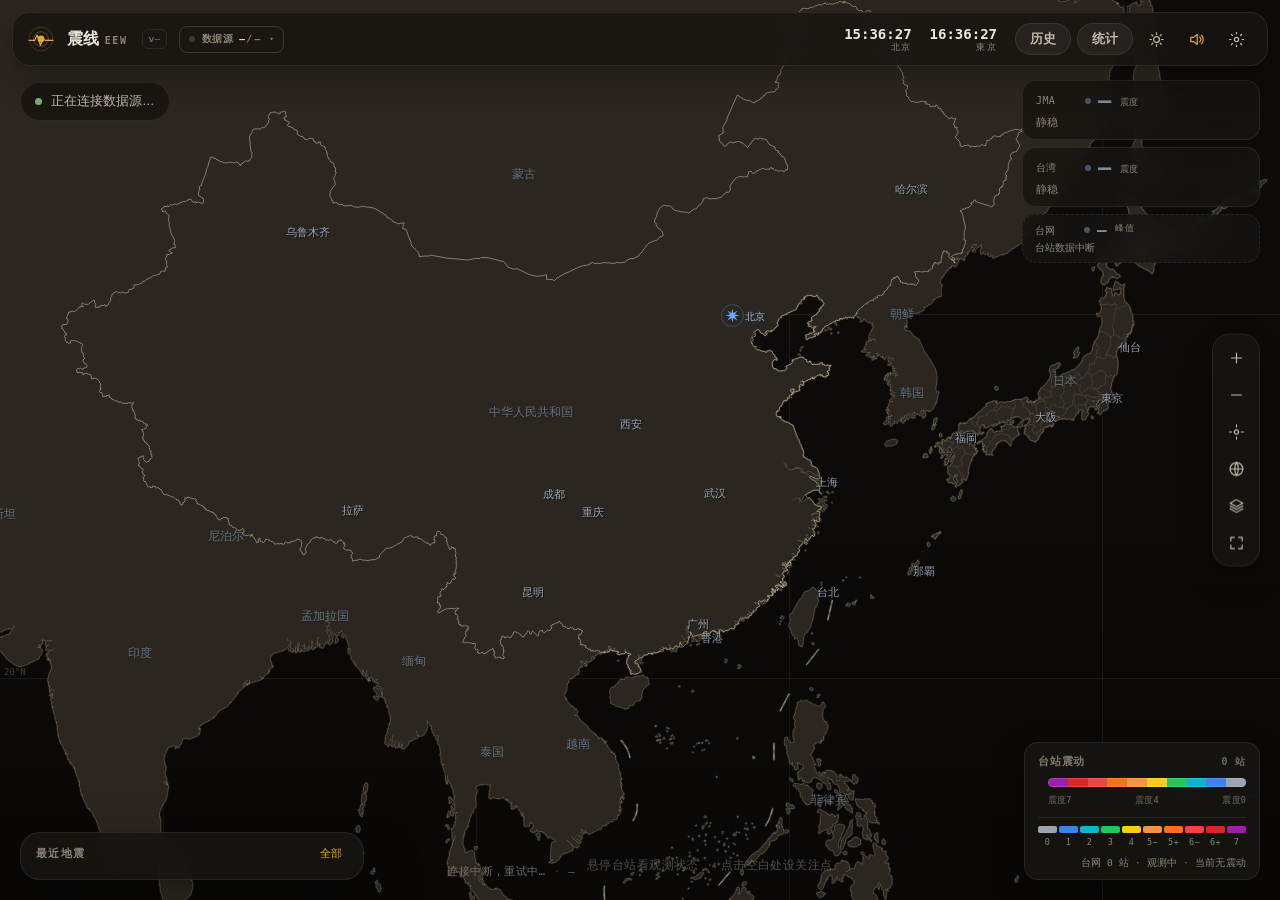
==== web/index.html @ fb9fef51 "v1.38.3：静态资源禁缓存+版本戳，修升级后界面还是旧的问题" ====
<!DOCTYPE html>
<html lang="zh-CN">
<head>
<meta charset="utf-8">
<meta name="viewport" content="width=device-width, initial-scale=1">
<title>震线 EEW · 中日地震预警</title>
<script>/* 首帧前定主题，避免启动时先闪一下深色 */
try{if(localStorage.getItem('eew.theme')==='light')document.documentElement.classList.add('light')}catch(e){}</script>
<link rel="stylesheet" href="style.css?v=243">
<link rel="stylesheet" href="ui.css?v=12">
</head>
<body>

<header class="hud">
  <div class="hud-l">
    <svg class="mark" viewBox="0 0 40 40" aria-hidden="true">
      <circle cx="20" cy="20" r="17" fill="none" stroke="currentColor" stroke-width="1.1" opacity=".28"/>
      <circle cx="20" cy="20" r="10.5" fill="none" stroke="currentColor" stroke-width="1.1" opacity=".45"/>
      <circle cx="20" cy="20" r="4" fill="currentColor"/>
      <path d="M3 22h8l3.4-7.6 4.8 14.6 4-9.6 2.8 2.6h11" fill="none" stroke="currentColor"
            stroke-width="1.7" stroke-linejoin="round" stroke-linecap="round"/>
    </svg>
    <div class="name">震线<em>EEW</em></div>
    <span class="ver" id="verChip">v—</span>
    <button class="srcstat" id="srcStat" type="button" aria-haspopup="true" aria-expanded="false" title="数据源状态">
      <span class="ss-led" id="ssLed"></span>
      <span class="ss-txt">数据源 <b id="ssOk">—</b><i>/</i><i id="ssAll">—</i></span>
      <span class="ss-caret">▾</span>
    </button>
    <div class="srcpop" id="srcPop" hidden></div>
  </div>

  <div class="hud-r">
    <span class="userchip" id="userChip" hidden><b id="userName">—</b><button id="btnLogout" title="退出登录">退出</button></span>
    <div class="clock"><b id="clockBJ">--:--:--</b><i>北京</i></div>
    <div class="clock"><b id="clockJP">--:--:--</b><i>東京</i></div>
    <div class="hud-btns">
      <button class="pill" id="btnHistory">历史</button>
      <button class="pill" id="btnStats">统计</button>
      <button class="icon" id="btnTheme" title="切到浅色 (T)">
        <svg class="th-sun" viewBox="0 0 24 24"><circle cx="12" cy="12" r="4.2"/>
          <path d="M12 2.6v2.2M12 19.2v2.2M2.6 12h2.2M19.2 12h2.2M5.3 5.3l1.6 1.6M17.1 17.1l1.6 1.6M18.7 5.3l-1.6 1.6M6.9 17.1l-1.6 1.6"/></svg>
        <svg class="th-moon" viewBox="0 0 24 24"><path d="M20 14.5A8.2 8.2 0 019.5 4a8.5 8.5 0 106.9 13.1"/></svg>
      </button>
      <button class="icon" id="btnSound" title="声音 (M)">
        <svg viewBox="0 0 24 24"><path d="M4 9v6h4l5 4V5L8 9H4z"/><path class="wave" d="M16.5 8.5a5 5 0 010 7"/><path class="wave" d="M19 6a8.5 8.5 0 010 12"/></svg>
      </button>
      <button class="icon" id="btnSettings" title="设置 (S)">
        <svg viewBox="0 0 24 24"><circle cx="12" cy="12" r="3"/><path d="M12 2v2M12 20v2M4.9 4.9l1.4 1.4M17.7 17.7l1.4 1.4M2 12h2M20 12h2M4.9 19.1l1.4-1.4M17.7 6.3l1.4-1.4"/></svg>
      </button>
    </div>
  </div>
</header>

<div class="recpill" id="recPill" hidden>
  <i class="rpt-dot"></i><b>REC</b>
  <span class="rpt-time" id="recTime">00:00</span>
  <span class="rpt-lbl" id="recLbl"></span>
  <button type="button" class="rpt-stop" id="recStop" title="停止并保存">停止</button>
</div>

<div class="tsualert" id="tsuAlert" hidden>
  <b id="tsuAlertTitle">津波警報</b>
  <span id="tsuAlertBody"></span>
  <em id="tsuAlertTime"></em>
</div>

<main class="stage">
  <canvas id="map"></canvas>

  <div class="quiet" id="quiet"><span class="dot"></span><span id="quietTxt">正在连接数据源…</span></div>

  <section class="hero" id="hero" hidden>
    <div class="hero-hd">
      <span class="badge" id="heroBadge">緊急地震速報</span>
      <span class="srcname" id="heroSrc">気象庁</span>
      <span class="qchip" id="heroQual" hidden>质量 —</span>
      <button class="hero-x" id="heroClose" title="收起">×</button>
    </div>
    <div class="hero-alts" id="heroAlts" hidden></div>
    <h1 class="hero-place" id="heroPlace">—</h1>
    <div class="hero-meta">
      <span class="hm mag">M <b id="heroMag">—</b></span>
      <span class="hm depth">深 <b id="heroDepth">—</b> km</span>
      <span id="heroTime">—</span>
      <span id="heroSerial" hidden>第 1 报</span>
      <span class="maxchip" id="heroMax" hidden>最大<b id="heroMaxVal">—</b></span>
      <div class="hm-chips">
        <span class="estchip" id="heroEst" hidden title=""><i>估算</i><b id="heroEstVal">—</b></span>
        <span class="pschip" id="heroPS" hidden title="">震中<b id="heroPSv">—</b></span>
      </div>
    </div>
    <div class="hero-nums">
      <div class="num">
        <b id="heroInt">—</b>
        <i>预计<span id="heroScale">震度</span> · <span id="heroFocus">北京</span></i>
      </div>
      <div class="num right">
        <b id="heroTimer">--</b>
        <i id="heroTimerCap">主要动到达</i>
      </div>
    </div>
    <div class="hero-watch" id="heroWatch" hidden></div>
    <div class="hero-foot">
      <div class="bar"><span id="heroBar"></span><em class="p" id="heroP"></em><em class="s" id="heroS"></em></div>
      <button class="link" id="heroReplay">回放</button>
      <button class="link" id="heroCopy" title="复制事件文字，粘贴到群里">复制</button>
    </div>
    <div class="phases" id="phasesRow" title="点击查看走时计算">
      <span class="ph"><i>P</i><b id="heroPT">--</b><em id="heroPState">—</em></span>
      <span class="ph s"><i>S</i><b id="heroST">--</b><em id="heroSState">—</em></span>
      <span class="calc-toggle">公式</span>
    </div>
    <div class="calc" id="calcBox" hidden></div>
  </section>

  <!-- JMA 风格「震度速報」闪现卡：新地震第一报弹出来亮 12 秒，黄黑配色，
       还没查明的项写「調査中」。只闪一次，点一下就收。 -->
  <div class="sok" id="sokuhoFlash" hidden>
    <div class="sok-tag">震度速報</div>
    <div class="sok-card">
      <div class="sok-row">
        <div class="sok-int"><b id="sokInt">—</b></div>
        <div class="sok-info">
          <b id="sokPlace">震源 調査中</b>
          <span id="sokTime">—</span>
        </div>
      </div>
      <div class="sok-strip" id="sokStrip">震源 &amp; 規模 調査中</div>
    </div>
  </div>

  <aside class="obs" id="obsCard" hidden>
    <div class="obs-hd">
      <b>震度速報</b>
      <span class="obs-no" id="obsNo">第 1 号</span>
      <button class="obs-x" id="obsClose" title="收起">×</button>
    </div>
    <div class="obs-issue" id="obsIssue">—</div>
    <div class="obs-quake" id="obsQuake">—</div>
    <div class="obs-max"><i>最大震度</i><b id="obsMax">—</b><em id="obsWhere"></em></div>
    <div class="obs-lpgm" id="obsLpgm" hidden>
      <i>长周期</i><b id="obsLpgmVal">—</b><em id="obsLpgmPlace"></em>
    </div>
    <div class="obs-list" id="obsList"></div>
    <div class="obs-foot" id="obsFoot"></div>
  </aside>

  <!-- 双地实时最大震度：JMA 取 kmoni 逐站计测震度，台湾取 P-Alert 的 PGA 换算。
       平时是灰的，真在摇才亮 —— 一眼看出两边哪边在动。 -->
  <div class="livemax" id="liveMax">
    <div class="lm" id="lmJp">
      <div class="lm-top"><i>JMA</i><span class="lm-dot"></span>
        <b id="lmJpVal">—</b><u>震度</u></div>
      <em id="lmJpPlace">待機</em>
    </div>
    <div class="lm tw" id="lmTw">
      <div class="lm-top"><i>台湾</i><span class="lm-dot"></span>
        <b id="lmTwVal">—</b><u>震度</u></div>
      <em id="lmTwPlace">待機</em>
    </div>
    <!-- 台网自检行：站数 / 峰值 / 绿框数 / 推算状态。
         一直看不见反应时，先看这一行——是没数据、还是没到门槛，一眼分明。 -->
    <div class="lm net" id="lmNet">
      <div class="lm-top"><i>台网</i><span class="lm-dot"></span>
        <b id="lmNetVal">—</b><u>峰值</u></div>
      <em id="lmNetPlace">连接中</em>
    </div>
  </div>

  <div class="tools">
    <button data-act="zin" title="放大" aria-label="放大">
      <svg viewBox="0 0 24 24" aria-hidden="true"><path d="M12 5v14M5 12h14"/></svg></button>
    <button data-act="zout" title="缩小" aria-label="缩小">
      <svg viewBox="0 0 24 24" aria-hidden="true"><path d="M5 12h14"/></svg></button>
    <button data-act="home" title="复位视野 (R)" aria-label="复位视野">
      <svg viewBox="0 0 24 24" aria-hidden="true"><circle cx="12" cy="12" r="3"/><path d="M12 2v3M12 19v3M2 12h3M19 12h3"/></svg></button>
    <button data-act="globe" title="全球视野 (G)" aria-label="全球视野">
      <svg viewBox="0 0 24 24" aria-hidden="true"><circle cx="12" cy="12" r="9"/><path d="M3 12h18M12 3c3.2 3.8 3.2 14.2 0 18M12 3c-3.2 3.8-3.2 14.2 0 18"/></svg></button>
    <button data-act="layers" title="图层" id="btnLayers" aria-label="图层">
      <svg viewBox="0 0 24 24" aria-hidden="true"><path d="M12 3l9 5-9 5-9-5 9-5z"/><path d="M3 12l9 5 9-5"/><path d="M3 16l9 5 9-5"/></svg></button>
    <button data-act="full" title="全屏 (F)" id="btnFull" aria-label="全屏">
      <svg viewBox="0 0 24 24" aria-hidden="true"><path d="M4 9V4h5M20 9V4h-5M4 15v5h5M20 15v5h-5"/></svg></button>
  </div>

  <div class="pop" id="layerPop" hidden>
    <label><input type="checkbox" data-layer="stations">台站</label>
    <label><input type="checkbox" data-layer="palert">P-Alert 測站</label>
    <label><input type="checkbox" data-layer="gqst">GQ全球测站</label>
    <label><input type="checkbox" data-layer="field">烈度场</label>
    <label><input type="checkbox" data-layer="pref">县界区块</label>
    <label><input type="checkbox" data-layer="waves">波前</label>
    <label><input type="checkbox" data-layer="labels">地名</label>
    <div class="pop-sep"></div>
    <div class="pop-lbl">台站着色</div>
    <div class="seg mini" id="stColorSeg">
      <button data-sc="auto" class="on">自动</button>
      <button data-sc="est">预计</button>
      <button data-sc="obs">观测</button>
    </div>
  </div>

  <section class="recent" id="recent">
    <div class="recent-hd">
      <span>最近地震</span>
      <button id="recentMore">全部</button>
    </div>
    <div class="recent-list" id="recentList"></div>
  </section>

  <div class="legend" id="legend">
    <div class="lg-hd"><b>台站震动</b><em id="lgCount">—</em></div>
    <div class="lg-bar" id="lgBar"></div>
    <div class="lg-ticks"><span>震度7</span><span>震度4</span><span>震度0</span></div>
    <div class="lg-sep"></div>
    <div class="legend-cells" id="legendCells"></div>
    <div class="legend-cap" id="legendCap">—</div>
  </div>

  <div class="tsun" id="tsun" hidden>
    <div class="tsun-hd">
      <span class="tsun-badge">海啸</span>
      <span class="tsun-sub" id="tsunSub">模拟传播</span>
    </div>
    <div class="tsun-main">
      <i>波前波高</i>
      <b id="tsunH">—</b><span class="tsun-unit">m</span>
      <em id="tsunNow">—</em>
    </div>
    <div class="tsun-list" id="tsunList"></div>
    <div class="tsun-scale" id="tsunScale"></div>
    <div class="tsun-note">仅绘制预计波高 ≥0.2m 的岸段 · 波速 720km/h，近岸增水未计</div>
  </div>

  <div class="mapfoot">
    <span id="mapStatus">连接中…</span>
    <span class="sep">·</span>
    <span id="cursorPos">—</span>
    <span class="hint" id="mapHint">悬停台站看观测状态 · 点击空白处设关注点</span>
  </div>

  <div class="tip" id="tip"></div>
  <div class="toast" id="toast"></div>
</main>

<section class="sheet" id="sheet" hidden>
  <div class="sheet-bg" id="sheetBg"></div>
  <div class="sheet-panel">
    <div class="sheet-grip"></div>
    <div class="sheet-hd">
      <b>历史地震</b>
      <span class="hint" id="histHint">—</span>
      <button class="icon" id="sheetClose" title="关闭">×</button>
    </div>
    <div class="sheet-filters">
      <div class="seg" id="histDays">
        <button data-days="1">24 小时</button>
        <button data-days="7">7 天</button>
        <button data-days="30" class="on">30 天</button>
        <button data-days="90">90 天</button>
        <button data-days="365">1 年</button>
      </div>
      <select id="histMag">
        <option value="3">M ≥ 3.0</option>
        <option value="4">M ≥ 4.0</option>
        <option value="4.5" selected>M ≥ 4.5</option>
        <option value="5">M ≥ 5.0</option>
        <option value="6">M ≥ 6.0</option>
      </select>
    </div>
    <div class="sheet-list" id="histList"></div>
  </div>
</section>

<dialog id="settingsDlg">
  <form method="dialog" class="dlg">
    <div class="dlg-hd">
      <h2>设置</h2>
      <button value="close" class="icon">×</button>
    </div>
    <div class="dlg-body">
      <div class="sec">
        <h3>关注地点</h3>
        <p class="hint">用于计算主要动（S 波）到达倒计时与本地预计震度。也可以直接点击地图选点。</p>
        <div class="focus-pick" id="focusPick"></div>
        <div class="row">
          <input id="focusSearch" class="input" placeholder="输入城市名，如 成都 / 東京">
          <button type="button" class="btn" id="btnFocusFind">查找</button>
        </div>
        <div class="row">
          <input id="focusLat" class="input mono" placeholder="纬度">
          <input id="focusLon" class="input mono" placeholder="经度">
          <button type="button" class="btn" id="btnFocusCoord">使用坐标</button>
        </div>
        <div class="cur-focus">当前：<b id="curFocus">—</b></div>
        <div class="row" style="margin-top:10px">
          <input id="watchSearch" class="input" placeholder="再加一个关注点，如 大阪 / 35.7,139.7">
          <button type="button" class="btn" id="btnWatchAdd">添加</button>
        </div>
        <div class="watch-list" id="watchList"></div>
        <p class="hint">最多再挂 3 个点：事件卡会同时列出各点的预计震度，
          任何一点达到阈值都会响警报，卡片大数字仍显示主关注点。</p>
      </div>

      <div class="sec">
        <h3>告警</h3>
        <div class="row between"><label>声音告警</label><input type="checkbox" id="optSound" class="switch"></div>
        <div class="row between"><label>系统朗读（TTS，中日文）</label><input type="checkbox" id="optSpeech" class="switch"></div>
        <div class="row between">
          <label>日本震度阈值</label>
          <input type="number" id="optThJp" class="select" min="1" max="7" step="0.5" value="4.5" style="width:86px">
        </div>
        <div class="row between">
          <label>中国烈度阈值</label>
          <input type="number" id="optThCn" class="select" min="2" max="9" step="0.5" value="6" style="width:86px">
        </div>
        <div class="row between">
          <label>全球检测最小震级</label>
          <input type="number" id="optGqMag" class="select" min="1" max="8" step="0.5" value="3" style="width:86px">
        </div>
        <div class="row between">
          <label>全球检测弹窗震级</label>
          <input type="number" id="optGqAlert" class="select" min="2" max="8" step="0.5" value="4.5" style="width:86px">
        </div>
        <div class="row between"><label>桌面通知（窗口在后台也弹）</label><input type="checkbox" id="optNotify" class="switch"></div>
        <div class="row between"><label>夜间免打扰</label><input type="checkbox" id="optQuiet" class="switch"></div>
        <div class="row quiet-row">
          <label style="flex:none;width:56px">时段</label>
          <input type="number" id="optQuietFrom" class="select mono" min="0" max="23" step="1" value="23" style="width:70px">
          <span class="hint" style="flex:none">至次日</span>
          <input type="number" id="optQuietTo" class="select mono" min="0" max="23" step="1" value="7" style="width:70px">
          <span class="hint" style="flex:none">点</span>
        </div>
        <div class="row quiet-row">
          <label style="flex:none;width:56px">门槛</label>
          <span class="hint" style="flex:none">低于 M</span>
          <input type="number" id="optQuietMag" class="select mono" min="2" max="7.5" step="0.1" value="5.5" style="width:76px">
          <span class="hint">不响铃、不弹桌面通知（卡片照常显示）</span>
        </div>
        <p class="hint">关注点预估震度/烈度 ≥ 阈值才响警报音，可自由输入。
          全球检测（GQ）没有本地震度概念，按「弹窗震级」单独判定：达到就弹事件卡 + 响铃 + 桌面通知，
          不受关注点远近影响；列表最小震级只影响「最近地震」里显示多少。
          桌面通知需要浏览器授权，窗口最小化时也能看到。</p>
      </div>

      <div class="sec">
        <h3>外观</h3>
        <div class="row between">
          <label>主题</label>
          <div class="seg" id="themeSeg">
            <button type="button" data-theme="dark">深色</button>
            <button type="button" data-theme="light">浅色</button>
          </div>
        </div>
        <p class="hint">浅色模式会把面板和底图一起换成浅底深字（强度色、震度配色不变）。
          也可以点右上角的太阳/月亮按钮或按 <b>T</b> 键切换；选择记在这台设备上。</p>
      </div>

      <div class="sec">
        <h3>地图</h3>
        <div class="row between">
          <label>同时显示波前的地震数</label>
          <input type="number" id="optWaveN" class="select" min="1" max="10" step="1" value="10" style="width:86px">
        </div>
        <div class="row between"><label>P 波触边时自动拉远视野</label><input type="checkbox" id="optAutoZoom" class="switch"></div>
        <div class="row between"><label>自动跟随地震并归位</label><input type="checkbox" id="optFollow" class="switch"></div>
        <p class="hint">地图左右无缝衔接，可以一直往东/往西拖动绕地球一圈，没有断开的边缘。
          同屏最多同时显示 1~10 起地震的 P/S 波前（主事件最亮，其余淡一些）。
          P 波圈快撞到屏幕边缘时，视野会平滑拉远，让整圈波前一直看得到；手动缩放过会暂停 3 秒再接管。
          打开「自动跳到震中」后，每当有够格上卡的地震就飞过去；事件收卡 10 秒仍没有新地震，
          自动飞回中国+日本全景（自己拖过或缩放过会先让 5 秒，不抢操作）。</p>
      </div>

      <div class="sec">
        <h3>语音包</h3>
        <p class="hint">只加载你标注过语义的 <b id="packCount">—</b> 段；未标注的数字文件已全部丢弃。
          含 <b>海啸注意报 / 警报 / 大警报</b>（警报先响前奏再念等级）、
          <b>震度速報 / 震度結果</b>（6弱以上用专用那句）。
          「测站提示音」和「播报」是两条独立的声道：<b>测站只发提示音，不念人声</b>；
          播报（事件/预想震度/最终报）才用语音包里的人声，由下面的「人声发音」开关决定。</p>
        <div class="row between"><label>事件语音播报</label><input type="checkbox" id="optVoice" class="switch"></div>
        <div class="row between"><label>播报用人声（关掉只播提示音）</label><input type="checkbox" id="optHuman" class="switch"></div>
        <div class="row between"><label>测站音用人声版（有真人念「震度几」时优先播它）</label><input type="checkbox" id="optStHuman" class="switch"></div>
        <div class="row between"><label>测站震度音（波到台站时）</label><input type="checkbox" id="optStVoice" class="switch"></div>
        <div class="row between"><label>最终报后继续播测站震度音</label><input type="checkbox" id="optStAfterFinal" class="switch"></div>
        <div class="row">
          <label style="flex:none;width:64px">衰减速度</label>
          <input type="range" id="optDecay" min="0.5" max="6" step="0.25" style="flex:1;min-width:0">
          <span id="decayVal" class="mono" style="flex:none;width:38px;text-align:right">1.6×</span>
        </div>
        <p class="hint">台站摇晃退去的快慢：往左快、往右慢，默认 1.6×（可拉到 6×）。<b>觉得震度掉得还是太快就往右拉</b>；调到 3× 以上，震度 1~2 的余晃能挂好几分钟。</p>
        <div class="row">
          <label style="flex:none;width:64px">警报音</label>
          <select id="optChime" class="select" style="flex:1;min-width:0"></select>
        </div>
        <div class="voice-list" id="voiceList"></div>
      </div>

      <div class="sec">
        <h3>数据源</h3>
        <p class="hint">按延迟升序排列，标「主」的是当前同类里延迟最低的一个（每 10 秒重算）。
          每个源右边有开关，关掉就不再抓数据（重开立刻恢复）；需要令牌的源显示「待授权」，
          点「填令牌」粘进去即可，不用改文件。</p>
        <table class="srctbl">
          <colgroup><col class="c-name"><col class="c-poll"><col class="c-state"><col class="c-sw"></colgroup>
          <thead><tr><th>数据</th><th>频率</th><th>状态</th><th>开</th></tr></thead>
          <tbody id="srcTable"></tbody>
        </table>
        <div class="jianhelp" id="jianHelp" hidden>
          <div class="jh-hd">Jian Project 访问令牌 <button type="button" class="btn" id="jianHelpClose" style="float:right">关闭</button></div>
          <ol class="jh-steps">
            <li>打开申请页 <a href="https://auth.sismotide.top/" target="_blank" rel="noopener" id="jianApply">auth.sismotide.top</a>
              （也可以点下面的按钮，会用系统浏览器打开）</li>
            <li>填 <b>QQ 邮箱</b>（@qq.com / @foxmail.com / @vip.qq.com），点「发送登录密钥」</li>
            <li>去邮箱收信，复制 <b>lk_ 开头</b>的登录密钥，粘到下面</li>
          </ol>
          <div class="row">
            <input id="jianTok" class="input mono" placeholder="lk_…（登录密钥）" style="flex:1">
            <button type="button" class="btn primary" id="jianTokSave">保存并连接</button>
          </div>
          <p class="hint" style="margin:6px 0 0">同一邮箱 60 秒只能发一次；密钥泄露可在申请页「注销全部旧 Token」。
            密钥按账号保存，换号要各自填。</p>
        </div>
        <p class="hint">已接入：日本气象厅 / 中国地震预警 / 中国地震台网 / 台湾 P-Alert 强震网（实时 PGA）/
          WHEWS（待授权）/ EQSC（待授权）。</p>

        <div class="mytok">
          <div class="row between">
            <label>我的 Jian 密钥</label>
            <span class="hint mono" id="myTokState">—</span>
          </div>
          <div class="row">
            <input id="myTokInput" class="input mono" placeholder="rt_…（留空则用本机共享密钥）"
              autocomplete="off" spellcheck="false">
            <button type="button" class="btn" id="btnMyTokSave">保存</button>
            <button type="button" class="btn" id="btnMyTokClear">清除</button>
          </div>
          <p class="hint" id="myTokHint">这是<b>你这个账号自己</b>的 Jian 密钥，存在你这个账号名下：
            在任意设备登录都用同一把，改一处全端生效；换别的账号登录用的就是那个账号的，
            不会沿用你这一把。清除后这个账号就没有 Jian 那一路预警（其余 17 个公开源不受影响），
            也不会去借用别人的。</p>
        </div>

        <div class="mytok" id="srcTokBox">
          <div class="row between">
            <label>本机公开数据源令牌</label>
            <span class="hint mono" id="srcTokState">—</span>
          </div>
          <p class="hint">这三路抓的都是<b>公开数据</b>（谁跑都一样），属于<b>这台机器</b>，
            一台机器只跑一份，所有账号共用：EQSC 日本气象厅速报、TREM-Net 台湾即时震度、
            SeedLink 波形服务器（填 <code>host:port</code>）。
            <b>谁改都对本机所有账号生效</b>，改完立刻生效、不用重启。
            没配的源在数据源表里显示「待授权」，补上令牌就会自动起来。</p>
          <div id="srcTokList"></div>
        </div>

        <div class="mytok" id="adminEntry" hidden>
          <div class="row between">
            <label>账号与密钥总览</label>
            <button type="button" class="btn" id="btnAdmin">打开管理…</button>
          </div>
          <p class="hint">只有<b>站点所有者</b>看得到。能看清每个账号配没配密钥、在线几台设备，
            可建号 / 改密码 / 踢下线 / 删号，也能替别人配密钥。
            <b>密钥原文谁都看不到</b>，只显示前 6 位和后 4 位。
            其他账号看不到这一块，也看不到别人的名字和设备。</p>
        </div>
      </div>

      <div class="sec">
        <h3>台站（仅地图点位）</h3>
        <p class="hint">日本：NIED K-NET/KiK-net 真实强震观测点 <b>1749</b> 个（官方台站名册，
          有预警时按 P/S 波到达逐点亮）＋<b>海底台网 243 个</b>（S-net 150 · DONET1/2 51 ·
          N-net 36 · 相模湾 6，画成方点，位置取自 NIED 观测点名册）＋气象厅震度电文报到的
          观测点（实测，收到几个画几个）。震度 0 不显示。<br>
          中国：内置代表点，只在没有实测电文时打点。
          点颜色 = 震动强度（浅蓝最强 · 绿 = 刚够震度 0）。<br>
          CSV 每行：<code>code,name,country,lat,lon</code></p>
        <textarea id="stCsv" class="input mono" rows="3"
          placeholder="KNET.TKYH,東京平河町,JP,35.690,139.692&#10;SC.51001,成都,CN,30.572,104.066"></textarea>
        <div class="row">
          <button type="button" class="btn primary" id="btnImport">导入</button>
          <button type="button" class="btn" id="btnClearCustom">清空自定义</button>
          <span class="hint" id="customCount"></span>
        </div>
      </div>

      <div class="sec">
        <h3>演练</h3>
        <p class="hint">生成一次虚拟地震，验证告警、波前与倒计时。会明确标注「演练」。
          勾选「在地图上选点」后，点地图任意位置即可指定震中。</p>
        <div class="row between"><label>在地图上选点</label><input type="checkbox" id="optSimPick" class="switch"></div>
        <div class="hint" id="simPickPos">当前：使用预设震源</div>
        <div class="row">
          <select id="simCountry" class="select">
            <option value="JP">日本</option>
            <option value="CN">中国</option>
          </select>
          <input id="simMag" class="input mono" value="6.8" placeholder="M">
          <input id="simDepth" class="input mono" value="20" placeholder="深度">
          <button type="button" class="btn" id="btnSim">开始</button>
          <button type="button" class="btn" id="btnSimClear">结束</button>
        </div>
      </div>

      <div class="sec">
        <h3>自动录屏</h3>
        <p class="hint">达到设定震级时自动录一段地图画面（带震级 / 地点 / 时间的叠加条），
          存成 <b>.webm</b> 放到你选的目录。只录地图，不含左侧浮层卡片；录制中右上角有红点。</p>
        <p class="hint" style="margin-top:0"><b>熄屏也能录</b>：自动录屏开着时，系统会被守住不休眠
          （显示器照常熄灭，省电），人出门锁屏后地震来了照样录。关掉开关即解除。</p>
        <div class="row between"><label>开启自动录屏</label>
          <input type="checkbox" id="optRec" class="switch"></div>
        <div class="row">
          <label style="flex:none;width:76px">录制画面</label>
          <select id="optRecView" class="select" style="width:auto">
            <option value="map">地图（省资源，熄屏也能录）</option>
            <option value="window">整个窗口（和屏幕上一致）</option>
          </select>
        </div>
        <p class="hint" style="margin:2px 0 6px">整窗模式连卡片、面板一起录，画面和屏幕一致；熄屏时抓不到窗口，
          会自动退回地图模式。窗口被别的窗口挡住也不影响（直接抓窗口自己的画面）。</p>
        <div class="row">
          <label style="flex:none;width:76px">码率(kbps)</label>
          <input id="optRecKbps" class="input mono" style="width:84px" value="2500">
          <span class="hint" style="margin:0">录到你自己点「停止」为止；顶部胶囊随时可停。</span>
        </div>
        <p class="hint" style="margin:6px 0 2px">每个源各设两条线：<b>震级</b>和<b>强度</b>，两条都过才录。
          强度填震度档（3 = 震度3、5.5 = 5強），中国填烈度（4 = Ⅳ度）；用的是该事件自己的最大震度，不看关注点。</p>
        <div class="thtbl">
          <div class="thhd"><span>数据源</span><span>震级 ≥</span><span>强度 ≥</span></div>
          <div class="throw"><span>日本 JMA</span>
            <input type="number" id="thJpMag" class="select mono" min="1" max="9" step="0.1" style="width:74px">
            <input type="number" id="thJpInt" class="select mono" min="1" max="7" step="0.5" style="width:74px"></div>
          <div class="throw"><span>中国 CENC</span>
            <input type="number" id="thCnMag" class="select mono" min="1" max="9" step="0.1" style="width:74px">
            <input type="number" id="thCnInt" class="select mono" min="1" max="12" step="0.5" style="width:74px"></div>
          <div class="throw"><span>台湾 CWA</span>
            <input type="number" id="thTwMag" class="select mono" min="1" max="9" step="0.1" style="width:74px">
            <input type="number" id="thTwInt" class="select mono" min="1" max="7" step="0.5" style="width:74px"></div>
          <div class="throw"><span>全球 GQ</span>
            <input type="number" id="thGqMag" class="select mono" min="1" max="9" step="0.1" style="width:74px">
            <input type="number" id="thGqInt" class="select mono" min="1" max="9" step="0.5" style="width:74px"></div>
        </div>


        <div class="row">
          <label style="flex:none;width:76px">保存目录</label>
          <input id="optRecDir" class="input" placeholder="留空 = data/recordings">
          <button type="button" class="btn" id="btnRecPick">选择…</button>
        </div>
        <div class="row" style="gap:12px">
          <label style="flex:none;width:76px">录制来源</label>
          <label class="recck"><input type="checkbox" id="optRecJP"> 日本 JMA</label>
          <label class="recck"><input type="checkbox" id="optRecCN"> 中国</label>
          <label class="recck"><input type="checkbox" id="optRecTW"> 台湾</label>
          <label class="recck"><input type="checkbox" id="optRecGQ"> 全球 GQ</label>
        </div>
      </div>

      <div class="sec">
        <h3>网盘备份</h3>
        <p class="hint" style="margin-top:0">地震录像（webm）自动上传到 WebDAV 网盘。推荐坚果云：地址填
          <span class="mono">https://dav.jianguoyun.com.cn/dav/</span>，密码用「应用密码」（坚果云网页 → 账户信息 → 安全选项），不要用登录密码。</p>
        <div class="row">
          <label class="recck"><input type="checkbox" id="optCloud"> 开启自动上传</label>
        </div>
        <div class="row">
          <label style="flex:none;width:76px">服务器地址</label>
          <input id="optCloudUrl" class="input mono" placeholder="https://dav.jianguoyun.com.cn/dav/">
        </div>
        <div class="row">
          <label style="flex:none;width:76px">远程目录</label>
          <input id="optCloudFolder" class="input" placeholder="震线EEW">
        </div>
        <div class="row">
          <label style="flex:none;width:76px">账号</label>
          <input id="optCloudUser" class="input" placeholder="注册邮箱 / 用户名">
        </div>
        <div class="row">
          <label style="flex:none;width:76px">应用密码</label>
          <input id="optCloudPass" class="input" type="password" placeholder="留空 = 沿用已保存的密码">
        </div>
        <div class="row">
          <button type="button" class="btn" id="btnCloudTest">测试连接</button>
          <button type="button" class="btn" id="btnCloudSync">立即补传</button>
          <button type="button" class="btn primary" id="btnCloudSave">保存</button>
        </div>
        <p class="hint" style="margin:6px 0 0" id="cloudHint">—</p>
      </div>

      <div class="sec">
        <h3>B站投稿</h3>
        <p class="hint" style="margin-top:0">用你自己的 B站账号登录，录完像自动投稿（默认直接公开，平台审核几分钟）。
          扫码一次就行，登录态一般能管几个月；过期后这里会提示重新扫码。</p>
        <div class="row between"><label>开启自动投稿</label>
          <input type="checkbox" id="optBili" class="switch"></div>
        <div id="biliLoginBox">
          <div class="row" id="biliQrRow" hidden>
            <div id="biliQr" style="width:168px;height:168px;background:#fff;border-radius:8px;padding:6px"></div>
            <div style="margin-left:12px;flex:1">
              <div id="biliQrState" class="hint" style="margin:0">请用手机 B站 App 扫码</div>
              <button type="button" class="btn" id="btnBiliQrNew" style="margin-top:8px">刷新二维码</button>
            </div>
          </div>
          <div class="row" id="biliAccRow">
            <span id="biliAcc" class="hint" style="margin:0">未登录</span>
            <button type="button" class="btn" id="btnBiliLogin">扫码登录</button>
            <button type="button" class="btn" id="btnBiliLogout" hidden>退出登录</button>
          </div>
        </div>
        <div class="row">
          <label style="flex:none;width:76px">分区 tid</label>
          <input id="optBiliTid" class="input mono" style="width:92px" value="188">
          <span class="hint" style="margin:0">188=科技，201=科学科普，207=财经商业</span>
        </div>
        <div class="row">
          <label style="flex:none;width:76px">标签</label>
          <input id="optBiliTags" class="input" placeholder="地震,地震预警,EEW">
          <button type="button" class="btn primary" id="btnBiliSave">保存</button>
        </div>
        <details style="margin-top:6px">
          <summary class="hint" style="cursor:pointer">手动填 cookie（扫码不好用时）</summary>
          <div class="row">
            <label style="flex:none;width:76px">SESSDATA</label>
            <input id="optBiliSess" class="input mono" placeholder="cookie 里最长的那段">
          </div>
          <div class="row">
            <label style="flex:none;width:76px">bili_jct</label>
            <input id="optBiliJct" class="input mono" placeholder="csrf token">
          </div>
          <div class="row">
            <label style="flex:none;width:76px">DedeUserID</label>
            <input id="optBiliUid" class="input mono" placeholder="你的 UID">
          </div>
          <div class="row"><button type="button" class="btn" id="btnBiliTest">测试登录</button></div>
        </details>
        <p class="hint" style="margin:6px 0 0" id="biliHint">—</p>
      </div>

      <div class="sec">
        <h3>安装与更新</h3>
        <div class="row between">
          <label>当前版本</label>
          <span class="mono" id="updCur">v—</span>
        </div>
        <div class="row between">
          <label>安装状态</label>
          <span class="hint" id="updMode" style="margin:0">读取中…</span>
        </div>
        <p class="hint" id="updNote">—</p>
        <div class="upd-bar" id="updBar" hidden><i id="updFill"></i></div>
        <div class="row">
          <button type="button" class="btn" id="btnUpdCheck">检查更新</button>
          <button type="button" class="btn primary" id="btnUpdGo" hidden>下载并安装</button>
          <button type="button" class="btn" id="btnUpdDir">打开安装目录</button>
        </div>
        <div class="row" style="margin-top:10px">
          <button type="button" class="btn danger" id="btnUninstall">卸载</button>
          <span class="hint" style="margin:0" id="uninstHint">卸载会删除程序文件，可选择保留设置与录像</span>
        </div>
      </div>

      <div class="sec">
        <h3>关于</h3>
        <p class="hint">
          数据：日本气象厅 緊急地震速報 / 震源・震度情報；中国地震台网 CENC；中国地震预警（ICL）；
          历史回看另接 USGS。存在数秒延迟，非官方、非护命用途。<br>
          震度换算：司・翠川(1999) 衰减 + 計測震度经验式；中国烈度按 GB/T 17742 峰值速度分档。均为估算。
        </p>
        <div class="row">
          <button type="button" class="btn" id="btnChangelog">更新日志</button>
          <span class="hint" style="margin:0">最近 20 条改动，随版本内置，不联网</span>
        </div>
      </div>
    </div>
    <div class="dlg-ft">
      <span class="mono" id="dlgVer"></span>
      <button value="close" class="btn primary">完成</button>
    </div>
  </form>
</dialog>

<dialog id="logDlg">
  <form method="dialog" class="dlg log-dlg">
    <div class="dlg-hd">
      <h2>更新日志 <span class="hint" id="logCount">—</span></h2>
      <button value="close" class="icon">×</button>
    </div>
    <div class="dlg-body">
      <div class="log-list" id="logList"></div>
    </div>
    <div class="dlg-ft">
      <span class="mono" id="logFoot">—</span>
      <button value="close" class="btn primary">关闭</button>
    </div>
  </form>
</dialog>

<dialog id="statsDlg">
  <div class="dlg stats-dlg">
    <div class="dlg-hd">
      <h2>地震统计</h2>
      <button type="button" class="icon" id="statsClose">×</button>
    </div>
    <div class="dlg-body">
      <div class="seg" id="statsDays">
        <button data-days="1">24 小时</button>
        <button data-days="7" class="on">7 天</button>
        <button data-days="30">30 天</button>
        <button data-days="90">90 天</button>
      </div>
      <div class="stats-kpi" id="statsKpi">
        <div class="kpi"><b id="kpiTotal">—</b><i>地震次数</i></div>
        <div class="kpi"><b id="kpiMax">—</b><i>最大震级</i></div>
        <div class="kpi"><b id="kpiAvg">—</b><i>日均</i></div>
        <div class="kpi"><b id="kpiMaxDay">—</b><i>最多的一天</i></div>
      </div>
      <div class="stats-sec">
        <h3>每日次数 <span class="hint" id="statsSpan">—</span></h3>
        <div class="stats-chart"><canvas id="statsChart"></canvas></div>
        <div class="stats-axis" id="statsAxis"></div>
      </div>
      <div class="stats-sec">
        <h3>区域分布</h3>
        <div class="stats-bars" id="statsRegion"></div>
      </div>
      <div class="stats-sec">
        <h3>震级分布</h3>
        <div class="stats-bars" id="statsMag"></div>
      </div>
      <div class="stats-sec">
        <h3>最大的一次</h3>
        <div class="stats-top" id="statsTop">—</div>
      </div>
    </div>
    <div class="dlg-ft">
      <span class="hint" id="statsNote">本地档案统计，不含 USGS 补录</span>
      <button type="button" class="btn" id="btnStatsCsv">导出 CSV</button>
      <button type="button" class="btn primary" id="statsDone">关闭</button>
    </div>
  </div>
</dialog>

<dialog id="adminDlg">
  <div class="dlg admin-dlg">
    <div class="dlg-hd">
      <h2>人员管理</h2>
      <button type="button" class="icon" id="adminClose">×</button>
    </div>
    <div class="dlg-body">
      <div class="atshared">
        <p class="hint" style="margin:0">只有<b>站点所有者</b>能打开这个面板。这里管三件事：<b>人</b>（账号）、
          <b>设备</b>（谁在哪台机器上登录着）、<b>密钥</b>（Jian 个人密钥按账号存，公开数据源令牌按这台机器存）。
          普通账号看不到这一页，只能在自己的「数据源」里管自己的 Jian 密钥。
          在哪台设备上打开这个面板都一样管用；密钥原文任何人都看不到，只显示前 6 位 + 后 4 位。</p>
      </div>

      <div class="admin-sec">
        <h3>人员 <span class="hint" id="adminCount">—</span></h3>
        <div class="acct-list" id="adminList"></div>
      </div>

      <div class="admin-sec">
        <h3>新建账号</h3>
        <div class="row">
          <input id="adminNewName" class="input" placeholder="用户名（2~24 位）" autocomplete="off">
          <input id="adminNewPwd" class="input mono" type="password" placeholder="密码（≥6 位）"
            autocomplete="new-password">
          <button type="button" class="btn primary" id="btnAdminCreate">创建</button>
        </div>
        <p class="hint">新建的都是<b>普通账号</b>：只能管自己的数据源密钥，看不到别人，也进不了这一页。
          建号不受「关闭注册」与邀请码限制。</p>
      </div>

      <div class="admin-sec">
        <h3>本机公开数据源令牌</h3>
        <p class="hint">EQSC / TREM-Net / SeedLink 这三路属于这台机器、所有账号共用一份，
          编辑入口统一放在<b>设置 → 数据源 → 本机公开数据源令牌</b>，谁登录都能改，
          改动全机生效。这里不再重复一份，免得两处入口看到的不是同一个状态。</p>
      </div>
    </div>
    <div class="dlg-ft">
      <span class="hint" id="adminNote"></span>
      <button type="button" class="btn" id="adminRefresh">刷新</button>
      <button type="button" class="btn primary" id="adminDone">关闭</button>
    </div>
  </div>
</dialog>

<script src="tt.js?v=1"></script>
<script src="tt_jma.js?v=1"></script>
<script src="geo.js?v=207"></script>
<script src="geo_jp.js?v=176"></script>
<script src="geo_world.js?v=207"></script>
<script src="app.js?v=308"></script>
</body>
</html>
---- web/style.css ----
:root{
  color-scheme:dark;          /* 原生滚动条/下拉框跟着深色，不然弹窗右边会挂一条白条 */
  --bg:#070a0f;
  --glass:rgba(14,18,25,.74);
  --glass2:rgba(17,22,30,.86);
  --line:rgba(255,255,255,.08);
  --line2:rgba(255,255,255,.15);
  --txt:#f4f7fb;
  --txt2:#b9c3d2;
  --dim:#8b95a5;
  --accent:#6ea8fe;
  --alert:#ff453a;
  --amber:#ffb020;
  --ok:#32d74b;
  --mono:ui-monospace,"Cascadia Mono","SF Mono",Consolas,"Liberation Mono",monospace;
}

*{box-sizing:border-box}
[hidden]{display:none!important}
html,body{height:100%}
body{
  margin:0;height:100%;overflow:hidden;
  background:var(--bg);color:var(--txt);
  font:14px/1.5 system-ui,-apple-system,"Segoe UI","PingFang SC","Hiragino Sans","Microsoft YaHei",sans-serif;
  -webkit-font-smoothing:antialiased;
}
button{font-family:inherit;color:inherit}
button:focus{outline:none}
button:focus-visible{outline:2px solid rgba(110,168,254,.7);outline-offset:2px}
svg{stroke:currentColor;fill:none;stroke-width:1.7;stroke-linecap:round;stroke-linejoin:round}

/* ---------- 顶部悬浮栏 ---------- */
.hud{
  position:fixed;top:12px;left:12px;right:12px;height:54px;z-index:40;
  display:flex;align-items:center;justify-content:space-between;gap:16px;
  padding:0 14px;border-radius:16px;
  background:var(--glass);backdrop-filter:blur(20px) saturate(140%);
  border:1px solid var(--line);
  box-shadow:0 8px 32px rgba(0,0,0,.35);
}
.hud-l{display:flex;align-items:center;gap:12px;min-width:0}
.mark{width:28px;height:28px;color:var(--accent);flex:none}
.name{font-size:15px;font-weight:750;letter-spacing:.01em;white-space:nowrap}
.name em{font-style:normal;font-weight:600;color:var(--dim);font-size:10px;letter-spacing:.18em;margin-left:5px}
.ver{font-size:9.5px;color:var(--dim);font-family:var(--mono);padding:2px 6px;border:1px solid var(--line);border-radius:6px;margin-left:2px}
.srcdots{display:flex;gap:8px;margin-left:6px}
.srcdots .sd{width:7px;height:7px;border-radius:50%;background:#3d4654;position:relative;transition:.2s}
.srcdots .sd.ok{background:var(--ok);box-shadow:0 0 8px rgba(50,215,75,.55)}
.srcdots .sd.err{background:var(--alert);box-shadow:0 0 8px rgba(255,69,58,.6)}
.srcdots .sd.wait{background:var(--amber)}
.srcdots .sd:hover::after{
  content:attr(data-tip);position:absolute;top:14px;left:50%;transform:translateX(-50%);
  background:rgba(8,11,16,.96);border:1px solid var(--line2);border-radius:8px;padding:5px 8px;
  font-size:11px;white-space:nowrap;color:var(--txt2);z-index:5;
}

.hud-r{display:flex;align-items:center;gap:18px;flex:none}
.clock{display:flex;flex-direction:column;align-items:flex-end;line-height:1.15}
.clock i{font-style:normal;font-size:9px;color:var(--dim);letter-spacing:.16em}
.clock b{font-family:var(--mono);font-size:13.5px;font-variant-numeric:tabular-nums;font-weight:600}
.userchip{display:flex;align-items:center;gap:7px;padding:3px 4px 3px 10px;border-radius:999px;
  border:1px solid var(--line);background:rgba(255,255,255,.04);font-size:11px;color:var(--txt2)}
.userchip[hidden]{display:none}
.userchip b{font-weight:600;max-width:120px;overflow:hidden;text-overflow:ellipsis;white-space:nowrap}
.userchip button{border:0;border-radius:999px;padding:3px 8px;cursor:pointer;
  background:rgba(255,255,255,.06);color:var(--dim);font:inherit;font-size:10.5px}
.userchip button:hover{background:rgba(255,90,70,.16);color:#ffb3a8}
.hud-btns{display:flex;align-items:center;gap:6px}
.pill{
  height:32px;padding:0 14px;border-radius:999px;cursor:pointer;font-size:12.5px;font-weight:600;
  background:rgba(255,255,255,.05);border:1px solid var(--line);color:var(--txt2);transition:.15s;
}
.pill:hover{background:rgba(255,255,255,.1);color:var(--txt)}
.icon{
  width:34px;height:34px;display:grid;place-items:center;border-radius:10px;cursor:pointer;
  background:transparent;border:1px solid transparent;color:var(--txt2);transition:.15s;font-size:20px;
}
.icon:hover{background:rgba(255,255,255,.07);color:var(--txt)}
.icon svg{width:17px;height:17px}
.icon.muted .wave{opacity:.15}
.icon.on{color:var(--accent)}

/* ---------- 地图 ---------- */
.stage{position:fixed;inset:0;overflow:hidden;background:#05080d}
#map{display:block;width:100%;height:100%;cursor:grab}
#map.drag{cursor:grabbing}

/* 监听中 */
.quiet{
  position:fixed;left:20px;top:82px;z-index:20;display:flex;align-items:center;gap:9px;
  padding:9px 14px;border-radius:999px;font-size:12.5px;color:var(--txt2);
  background:var(--glass);backdrop-filter:blur(16px);border:1px solid var(--line);
}
.quiet .dot{width:7px;height:7px;border-radius:50%;background:var(--ok);box-shadow:0 0 0 0 rgba(50,215,75,.6);animation:beat 2s infinite}
@keyframes beat{0%{box-shadow:0 0 0 0 rgba(50,215,75,.5)}70%{box-shadow:0 0 0 8px rgba(50,215,75,0)}100%{box-shadow:0 0 0 0 rgba(50,215,75,0)}}

/* ---------- 事件卡 ---------- */
.hero{
  position:fixed;left:20px;top:82px;z-index:25;width:322px;
  padding:11px 14px 10px;border-radius:16px;
  background:linear-gradient(180deg,rgba(20,25,34,.88),rgba(13,17,24,.9));
  backdrop-filter:blur(24px) saturate(140%);
  border:1px solid var(--line);
  box-shadow:0 18px 60px rgba(0,0,0,.55),inset 0 1px 0 rgba(255,255,255,.06);
  animation:heroIn .28s cubic-bezier(.2,.9,.3,1);
}
@keyframes heroIn{from{opacity:0;transform:translateY(-8px) scale(.98)}to{opacity:1;transform:none}}
.hero.alert{
  background:linear-gradient(180deg,rgba(120,16,14,.92),rgba(48,9,9,.94));
  border-color:rgba(255,90,80,.45);
  box-shadow:0 18px 60px rgba(120,0,0,.45),inset 0 1px 0 rgba(255,255,255,.1);
}
.hero.hist{
  background:linear-gradient(180deg,rgba(14,32,44,.92),rgba(10,17,24,.94));
  border-color:rgba(110,168,254,.35);
}
.hero-hd{display:flex;align-items:center;gap:7px;margin-bottom:6px}
.badge{
  font-size:10px;font-weight:800;letter-spacing:.14em;padding:4px 8px;border-radius:6px;
  background:rgba(255,255,255,.12);color:#fff;
}
.hero.alert .badge{background:rgba(255,255,255,.2)}
.srcname{font-size:10.5px;color:var(--dim);letter-spacing:.06em;flex:1;white-space:nowrap;overflow:hidden;text-overflow:ellipsis}
.hero-x{background:none;border:0;color:var(--dim);font-size:19px;line-height:1;cursor:pointer;padding:0 2px}
.hero-x:hover{color:var(--txt)}
/* 多事件适配：同时进行的其它地震，一行小胶囊，点一下就切过去 */
.hero-alts{display:flex;flex-wrap:wrap;align-items:center;gap:5px;margin:-1px 0 7px}
.hero-alts .altslb{font-size:10px;color:var(--dim);letter-spacing:.08em;flex:none}
.altchip{
  display:inline-flex;align-items:center;gap:5px;max-width:172px;
  background:rgba(255,255,255,.06);border:1px solid rgba(255,255,255,.1);
  color:var(--txt2);font-size:10.5px;font-weight:600;line-height:1;
  padding:4px 7px;border-radius:6px;cursor:pointer;white-space:nowrap;overflow:hidden;
}
.altchip:hover{background:rgba(255,255,255,.13);color:#fff;border-color:rgba(255,255,255,.2)}
.altchip i{font-style:normal;color:var(--dim);font-family:var(--mono);font-size:9.5px}
.altchip.on{background:rgba(255,255,255,.16);color:#fff;border-color:rgba(255,255,255,.3)}
.altchip.back{color:#ffc966;border-color:rgba(255,201,102,.35)}
.altchip.back:hover{background:rgba(255,201,102,.14);color:#ffd98a}
.hero.alert .altchip{background:rgba(255,255,255,.16);border-color:rgba(255,255,255,.22);color:#fff}
.hero.alert .altchip:hover{background:rgba(255,255,255,.26)}
.hero.alert .altchip i{color:rgba(255,255,255,.7)}
.hero-place{margin:0;font-size:18.5px;font-weight:750;line-height:1.25;letter-spacing:.005em;
  white-space:nowrap;overflow:hidden;text-overflow:ellipsis}
.hero-meta{display:flex;flex-wrap:wrap;gap:2px 11px;margin-top:5px;font-size:11px;color:var(--dim);font-family:var(--mono)}
.hero-meta > span{white-space:nowrap}
.hero-meta b{color:var(--txt2);font-weight:600}
.hero-meta #heroSerial{color:#ffc966;font-weight:600}
/* 事件整体的最大预想震度：语音念的就是这一档，和「关注点预计震度」分开标 */
.hero-meta .maxchip{margin-left:auto;display:inline-flex;align-items:center;gap:5px;flex:none;
  padding:2px 8px 3px;border-radius:6px;background:rgba(255,255,255,.07);
  color:var(--txt2);font-size:10.5px;letter-spacing:.02em;white-space:nowrap}
.hero-meta .maxchip b{font-size:12px;font-weight:800;color:#fff;padding:1px 6px 2px;border-radius:4px;
  background:rgba(255,255,255,.14)}
.hero-meta .estchip{display:inline-flex;align-items:center;gap:4px;flex:none;
  padding:2px 7px 3px;border-radius:6px;border:1px dashed rgba(255,255,255,.24);
  background:rgba(255,255,255,.04);color:var(--dim);font-size:10px;white-space:nowrap}
.hero-meta .estchip i{font-style:normal;letter-spacing:.04em}
.hero-meta .estchip b{font-size:12px;font-weight:800;color:var(--txt);
  padding:1px 6px 2px;border-radius:4px;background:rgba(255,255,255,.10)}
.hero-nums{display:flex;align-items:flex-end;justify-content:space-between;margin:9px 0 8px;gap:10px}
.num{display:flex;flex-direction:column;gap:3px;min-width:0}
.num.right{align-items:flex-end;text-align:right}
.num b{font-family:var(--mono);font-size:32px;line-height:1;font-weight:800;letter-spacing:-.02em;font-variant-numeric:tabular-nums}
.num b.chip-int{display:inline-block;padding:2px 10px 5px;border-radius:9px;font-size:28px;line-height:1.05;
  box-shadow:0 8px 24px rgba(0,0,0,.28);transition:background .2s,color .2s}
.num b.chip-int.zero{background:rgba(255,255,255,.1);color:#c3d0e2;box-shadow:none;
  font-size:26px;padding:8px 14px;border-radius:9px}
.num i{font-style:normal;font-size:10px;color:var(--dim);letter-spacing:.04em;white-space:nowrap}
.hero-foot{display:flex;align-items:center;gap:10px}
.bar{position:relative;flex:1;height:4px;border-radius:2px;background:rgba(255,255,255,.12)}
.hero.alert .bar{background:rgba(255,255,255,.18)}
.bar span{position:absolute;left:0;top:0;bottom:0;width:0;border-radius:2px;background:var(--accent);transition:width .2s linear}
.hero.alert .bar span{background:#fff}
.bar em{position:absolute;top:-4px;width:2px;height:12px;border-radius:1px;transform:translateX(-1px)}
.bar em.p{background:rgba(255,255,255,.45)}
.bar em.s{background:var(--amber);box-shadow:0 0 8px rgba(255,176,32,.8)}
.link{background:none;border:0;color:var(--accent);font-size:11.5px;font-weight:600;cursor:pointer;padding:2px 0;white-space:nowrap}
.hero.alert .link{color:#ffd9d5}
.link:hover{text-decoration:underline}
.phases{display:flex;justify-content:space-between;gap:10px;margin-top:8px;padding-top:7px;
  border-top:1px solid rgba(255,255,255,.09);cursor:pointer}
.calc-toggle{font-size:9.5px;color:var(--dim);border:1px solid var(--line);border-radius:5px;padding:1px 5px;align-self:center}
.phases:hover .calc-toggle{color:var(--txt2);border-color:var(--line2)}
.calc{margin-top:9px;padding:10px 11px;border-radius:10px;background:rgba(0,0,0,.22);
  max-height:48vh;overflow:auto;
  font-family:var(--mono);font-size:10.5px;line-height:1.75;color:var(--txt2);
  animation:fade .15s ease}
.calc-hd{font-size:9.5px;color:var(--dim);letter-spacing:.12em;margin-bottom:5px}
.calc-row{display:flex;justify-content:space-between;gap:12px}
.calc-row span{color:var(--dim)}
.calc-row b{font-weight:600;color:var(--txt2)}
.calc-note{margin-top:6px;padding-top:6px;border-top:1px dashed rgba(255,255,255,.12);color:#cfe0ff}
.hero.alert .calc{background:rgba(0,0,0,.25)}
.hero.alert .calc-note{color:#ffe1dd}
.ph{display:flex;align-items:center;gap:6px;font-family:var(--mono);font-size:10.5px;color:var(--dim)}
.ph i{font-style:normal;font-weight:800;font-size:9px;width:15px;height:15px;border-radius:4px;display:grid;place-items:center;background:rgba(110,168,254,.2);color:#9cc4ff}
.ph.s i{background:rgba(255,176,32,.2);color:#ffc966}
.ph b{color:var(--txt2);font-weight:700;font-size:12px}
.ph em{font-style:normal;font-size:10px}
.hero.alert .phases{border-top-color:rgba(255,255,255,.18)}
.hero.alert .ph b{color:#fff}
.hero.alert .ph em{color:rgba(255,255,255,.72)}
.hero.hist .phases{border-top-color:rgba(110,168,254,.22)}

/* ---------- 工具条 ---------- */
.tools{
  position:fixed;right:20px;top:50%;transform:translateY(-50%);z-index:22;
  display:flex;flex-direction:column;gap:2px;padding:5px;border-radius:16px;
  background:var(--glass);backdrop-filter:blur(20px);border:1px solid var(--line);
  box-shadow:0 12px 40px rgba(0,0,0,.4);
}
.tools button{
  width:36px;height:36px;border:0;background:transparent;border-radius:11px;cursor:pointer;
  color:var(--txt2);font-size:17px;display:grid;place-items:center;transition:.15s;
}
.tools button:hover{background:rgba(255,255,255,.08);color:var(--txt)}
.tools button.on{color:var(--accent);background:rgba(110,168,254,.12)}

.pop{
  position:fixed;right:70px;top:50%;transform:translateY(-50%);z-index:23;
  padding:10px 12px;border-radius:14px;display:flex;flex-direction:column;gap:8px;
  background:var(--glass2);backdrop-filter:blur(20px);border:1px solid var(--line);
  box-shadow:0 16px 50px rgba(0,0,0,.5);font-size:12.5px;color:var(--txt2);
}
.pop label{display:flex;align-items:center;gap:8px;cursor:pointer;white-space:nowrap}
.pop input{accent-color:var(--accent);width:14px;height:14px}
.pop-sep{height:1px;background:var(--line);margin:2px 0}
.pop-lbl{font-size:10px;color:var(--dim);letter-spacing:.1em}
.seg.mini{padding:2px;border-radius:9px}
.seg.mini button{font-size:11px;padding:3px 8px;border-radius:7px}

/* ---------- 最近地震 ---------- */
.recent{
  position:fixed;left:20px;bottom:20px;z-index:22;width:344px;
  border-radius:18px;overflow:hidden;
  background:var(--glass);backdrop-filter:blur(22px) saturate(140%);
  border:1px solid var(--line);box-shadow:0 16px 50px rgba(0,0,0,.45);
}
.recent-hd{display:flex;align-items:center;justify-content:space-between;padding:11px 14px 8px;font-size:11px;color:var(--dim);letter-spacing:.14em}
.recent-hd button{background:none;border:0;color:var(--accent);font-size:11px;cursor:pointer;letter-spacing:.02em}
.recent-list{max-height:196px;overflow:auto;padding:0 6px 8px}
.recent-list::-webkit-scrollbar{width:6px}
.recent-list::-webkit-scrollbar-thumb{background:rgba(255,255,255,.12);border-radius:3px}
.rec{display:flex;align-items:center;gap:10px;padding:7px 8px;border-radius:10px;cursor:pointer}
.rec:hover{background:rgba(255,255,255,.06)}
.rec .tm{font-family:var(--mono);font-size:10.5px;color:var(--dim);width:64px;flex:none}
.rec .pl{flex:1;min-width:0;font-size:12.5px;white-space:nowrap;overflow:hidden;text-overflow:ellipsis}
.rec .mg{font-family:var(--mono);font-size:11.5px;font-weight:700;color:#ffd166;flex:none}
.rec .cc{width:6px;height:6px;border-radius:50%;flex:none}
.rec.cn .cc{background:#ff6a3d}
.rec.jp .cc{background:#ff5c7a}
.rec.ot .cc{background:#8b95a5}

/* ---------- 图例 / 底栏 ---------- */
.legend{
  position:fixed;right:20px;bottom:20px;z-index:20;display:flex;flex-direction:column;
  align-items:flex-end;gap:6px;
  padding:9px 12px 8px;border-radius:14px;
  background:var(--glass);backdrop-filter:blur(18px);border:1px solid var(--line);
}
.legend-cells{display:flex;gap:2px}
.legend .cell{width:19px;text-align:center;color:var(--dim);font-family:var(--mono);font-size:8.5px;letter-spacing:-.03em}
.legend .cell i{display:block;height:7px;border-radius:2px;margin-bottom:3px}
.legend-cap{font-family:var(--mono);font-size:9.5px;color:var(--dim);letter-spacing:.02em;align-self:flex-end;max-width:372px;line-height:1.45}

/* 台站震度色阶：官方震度十色十档硬边——左=震度7 紫，右=震度0 灰蓝，再弱就不画 */
.lg-hd{
  display:flex;align-items:baseline;justify-content:space-between;width:100%;
  font-size:10px;color:var(--dim);font-family:var(--mono);letter-spacing:.06em;
}
.lg-hd b{font-weight:600;color:var(--fg);font-size:10.5px;opacity:.9}
.lg-hd em{font-style:normal;opacity:.75}
.lg-bar{
  width:198px;height:9px;border-radius:5px;margin-top:1px;
  /* 十档硬边，和下面那排色块、地图测站点同一套官方震度色（脚本会用 RISK_RGB 覆盖） */
  background:linear-gradient(90deg,
    #a21caf 0%,#a21caf 10%,#dc2626 10%,#dc2626 20%,
    #ef4444 20%,#ef4444 30%,#f97316 30%,#f97316 40%,
    #fb923c 40%,#fb923c 50%,#facc15 50%,#facc15 60%,
    #22c55e 60%,#22c55e 70%,#06b6d4 70%,#06b6d4 80%,
    #3b82f6 80%,#3b82f6 90%,#42536b 90%,#42536b 100%);
  box-shadow:inset 0 0 0 1px rgba(255,255,255,.14);
}
.lg-ticks{
  display:flex;justify-content:space-between;width:198px;
  font-family:var(--mono);font-size:8.5px;color:var(--dim);opacity:.8;letter-spacing:.02em;
}
.lg-sep{width:100%;height:1px;background:var(--line);margin:3px 0 1px}
.mapfoot{
  position:fixed;left:50%;bottom:16px;transform:translateX(-50%);z-index:18;
  display:flex;gap:8px;align-items:center;font-size:10.5px;color:var(--dim);
  font-family:var(--mono);pointer-events:none;opacity:.8;
}
.mapfoot .sep{opacity:.4}
.mapfoot .hint{color:var(--dim);opacity:.7;margin-left:4px;transition:opacity .6s}

/* ---------- 提示 ---------- */
.tip{
  position:fixed;z-index:60;pointer-events:none;opacity:0;transform:translate(-50%,-120%);
  background:rgba(10,13,19,.96);border:1px solid var(--line2);border-radius:10px;
  padding:7px 10px;font-size:11.5px;white-space:nowrap;transition:opacity .12s;
  box-shadow:0 12px 30px rgba(0,0,0,.55);
}
.tip.show{opacity:1}
".tip b{font-family:var(--mono)}
.tip .dimx{color:#8b95a5;font-size:10.5px}
.tip .dotv{display:inline-block;width:6px;height:6px;border-radius:50%;margin-right:5px;vertical-align:1px;box-shadow:0 0 6px rgba(255,255,255,.18)}
/* 钉住的台站卡片：不再跟随鼠标，位置固定在点击处 */
.tip.pin{transform:translate(0,0);border-color:rgba(120,190,255,.42);box-shadow:0 16px 40px rgba(0,0,0,.62)}
.tip.pin::after{content:'点空白处取消';display:block;margin-top:4px;color:#6f7a8c;font-size:9.5px;letter-spacing:.03em}
.toast{
  position:fixed;left:50%;bottom:56px;transform:translate(-50%,8px);opacity:0;z-index:65;
  background:rgba(10,13,19,.96);border:1px solid var(--line2);border-radius:11px;
  padding:9px 16px;font-size:12.5px;transition:.2s;pointer-events:none;
}
.toast.show{opacity:1;transform:translate(-50%,0)}

/* ---------- 历史抽屉 ---------- */
.sheet{position:fixed;inset:0;z-index:50;display:flex;flex-direction:column;justify-content:flex-end}
.sheet-bg{position:absolute;inset:0;background:rgba(3,6,10,.55);backdrop-filter:blur(3px);animation:fade .2s}
@keyframes fade{from{opacity:0}to{opacity:1}}
.sheet-panel{
  position:relative;height:66vh;display:flex;flex-direction:column;
  background:linear-gradient(180deg,rgba(17,22,30,.97),rgba(9,13,18,.98));
  border-top:1px solid var(--line2);border-radius:24px 24px 0 0;
  box-shadow:0 -20px 70px rgba(0,0,0,.6);animation:up .28s cubic-bezier(.2,.9,.3,1);
}
@keyframes up{from{transform:translateY(40px);opacity:.6}to{transform:none;opacity:1}}
.sheet-grip{width:38px;height:4px;border-radius:2px;background:rgba(255,255,255,.18);margin:9px auto 2px}
.sheet-hd{display:flex;align-items:center;gap:12px;padding:8px 20px 12px;max-width:1000px;margin:0 auto;width:100%}
.sheet-hd b{font-size:15px;font-weight:700}
.sheet-hd .hint{font-size:11px;color:var(--dim);flex:1;font-family:var(--mono)}
.sheet-filters{display:flex;align-items:center;gap:12px;padding:0 20px 12px;flex-wrap:wrap;max-width:1000px;margin:0 auto;width:100%}
.seg{display:flex;gap:2px;padding:3px;border-radius:11px;background:rgba(255,255,255,.05);border:1px solid var(--line)}
.seg button{
  border:0;background:none;color:var(--dim);font-size:12px;font-weight:600;padding:6px 12px;border-radius:8px;cursor:pointer;
}
.seg button:hover{color:var(--txt2)}
.seg button.on{background:rgba(110,168,254,.18);color:#cfe0ff}

.voice-list{margin-top:10px;display:flex;flex-direction:column;gap:9px}
.vg-hd{font-size:10px;color:var(--dim);letter-spacing:.1em;margin-bottom:5px}
.vg-body{display:flex;flex-wrap:wrap;gap:6px}
.vitem{display:flex;align-items:center;gap:7px;padding:5px 9px;border-radius:8px;cursor:pointer;
  background:rgba(255,255,255,.04);border:1px solid var(--line);color:var(--txt2);font-size:11px}
.vitem:hover{background:rgba(110,168,254,.12);border-color:rgba(110,168,254,.35);color:var(--txt)}
.vitem b{font-weight:600}
.vitem em{font-style:normal;font-family:var(--mono);font-size:9.5px;color:var(--dim)}

/* 数据源表 */
.srctbl{width:100%;border-collapse:collapse;font-size:11.5px;margin-top:8px}
.srctbl th{text-align:left;font-weight:600;color:var(--dim);font-size:10px;letter-spacing:.08em;
  padding:4px 6px;border-bottom:1px solid var(--line)}
.srctbl td{padding:6px 6px;border-bottom:1px solid rgba(255,255,255,.045);color:var(--txt2);vertical-align:middle}
.srctbl tr:last-child td{border-bottom:0}
.srctbl td.st{font-family:var(--mono);font-size:10.5px;white-space:nowrap}
.srctbl td.pr{color:var(--dim)}
.srctbl .sdot{display:inline-block;width:6px;height:6px;border-radius:50%;margin-right:5px;vertical-align:1px}
.srctbl .sdot.ok{background:#22c55e}
.srctbl .sdot.warn{background:#facc15}
.srctbl .sdot.err{background:#ef4444}
/* 当前主源（每 10 秒按延迟中位数重选一次）：整行微微提亮 + 一个「主」角标 */
.srctbl tr.is-main td{background:rgba(110,168,254,.07)}
.srctbl tr.is-main td:first-child{color:#dceaff}
.srctbl .pmain{
  display:inline-block;margin-left:6px;padding:0 5px;border-radius:5px;
  font-style:normal;font-family:var(--mono);font-size:8.5px;line-height:14px;
  color:#0b1220;background:linear-gradient(180deg,#8fc0ff,#5f9dfb);
}
/* GQ 主服务器抽风、已自动切到备用：琥珀色「备」角标（悬停看两台体检结果） */
.srctbl .palt{
  display:inline-block;margin-left:6px;padding:0 5px;border-radius:5px;cursor:help;
  font-style:normal;font-family:var(--mono);font-size:8.5px;line-height:14px;
  color:#20160a;background:linear-gradient(180deg,#f5c56a,#e0a23c);
}
/* GQ 服务器手动切换：主/备两个小芯片，点哪个用哪个；右边「自动」总开关 */
.srctbl .gqswrap{display:inline-flex;align-items:center;gap:3px;margin-left:8px;vertical-align:middle}
.srctbl .gqsw{
  display:inline-block;padding:0 5px;border-radius:5px;cursor:pointer;
  font-style:normal;font-family:var(--mono);font-size:8.5px;line-height:14px;
  color:var(--dim);background:rgba(255,255,255,.06);
  border:1px solid rgba(255,255,255,.10);
}
.srctbl .gqsw:hover{color:#dceaff;border-color:rgba(140,190,255,.55);background:rgba(110,168,254,.18)}
.srctbl .gqsw.on{
  color:#0b1220;border-color:transparent;
  background:linear-gradient(180deg,#8fc0ff,#5f9dfb);
}
.srctbl .gqswrap .gqauto{
  display:inline-block;margin-left:3px;padding:0 5px;border-radius:5px;cursor:pointer;
  font-style:normal;font-family:var(--mono);font-size:8.5px;line-height:14px;
  color:var(--dim);background:rgba(255,255,255,.04);
  border:1px dashed rgba(255,255,255,.16);
}
.srctbl .gqswrap .gqauto.on{
  color:#0e2a1c;background:linear-gradient(180deg,#7fe0b0,#3fbf87);
  border:1px solid transparent;
}
.srctbl .gqswrap .gqauto:hover{color:#dceaff;border-color:rgba(140,190,255,.55)}
.sheet-filters select{
  background:rgba(255,255,255,.05);border:1px solid var(--line);border-radius:10px;
  color:var(--txt);font-size:12px;padding:7px 10px;outline:none;
}
.sheet-list{flex:1;overflow:auto;padding:0 12px 18px;max-width:1000px;margin:0 auto;width:100%}
.sheet-list::-webkit-scrollbar{width:8px}
.sheet-list::-webkit-scrollbar-thumb{background:rgba(255,255,255,.12);border-radius:4px}
.hrow{display:flex;align-items:center;gap:14px;padding:11px 14px;border-radius:12px;cursor:pointer}
.hrow:hover{background:rgba(255,255,255,.05)}
.hrow.on{background:rgba(110,168,254,.12)}
.hrow .tag{font-size:10px;font-weight:700;width:22px;height:22px;border-radius:7px;display:grid;place-items:center;flex:none}
.tag.jp{background:rgba(255,92,122,.16);color:#ff9db1}
.tag.cn{background:rgba(255,106,61,.16);color:#ffb199}
.tag.ot{background:rgba(139,149,165,.16);color:#c2cbd8}
.hrow .body{flex:1;min-width:0}
.hrow .l1{font-size:13px;white-space:nowrap;overflow:hidden;text-overflow:ellipsis}
.hrow .l2{font-size:10.5px;color:var(--dim);font-family:var(--mono);display:flex;gap:10px;margin-top:2px}
.hrow .l2 b{color:#ffd166}
.hrow .mag{font-family:var(--mono);font-size:15px;font-weight:700;color:#ffd166;flex:none}

/* ---------- 设置 ---------- */
dialog{
  border:1px solid var(--line2);border-radius:20px;padding:0;width:min(640px,93vw);max-height:88vh;
  background:linear-gradient(180deg,#111823,#0a0f16);color:var(--txt);
  box-shadow:0 40px 100px rgba(0,0,0,.7);
}
dialog::backdrop{background:rgba(2,4,8,.65);backdrop-filter:blur(6px)}
.dlg{display:flex;flex-direction:column;max-height:88vh;margin:0}
.dlg-hd{display:flex;align-items:center;justify-content:space-between;padding:16px 20px;border-bottom:1px solid var(--line)}
.dlg-hd h2{margin:0;font-size:15px;font-weight:700}
dialog .icon:focus-visible{outline:none}
.dlg-body{padding:4px 20px 16px;overflow:auto}
.dlg-ft{display:flex;align-items:center;justify-content:space-between;padding:14px 20px;border-top:1px solid var(--line);font-size:11px;color:var(--dim)}
.sec{padding:14px 0;border-bottom:1px solid var(--line)}
.sec:last-child{border-bottom:0}
.sec h3{margin:0 0 8px;font-size:12px;font-weight:700;color:var(--txt2);letter-spacing:.06em}
.hint{margin:0 0 10px;font-size:11.5px;color:var(--dim);line-height:1.65}
.hint code{background:rgba(255,255,255,.07);padding:1px 5px;border-radius:5px;font-family:var(--mono);font-size:10.5px}
.row{display:flex;gap:8px;align-items:center;margin-bottom:8px;flex-wrap:wrap}
.row.between{justify-content:space-between}
.row.between label{font-size:12.5px;color:var(--txt2)}
.input{
  background:rgba(255,255,255,.05);border:1px solid var(--line);border-radius:10px;
  padding:8px 10px;color:var(--txt);font-size:12.5px;outline:none;flex:1;min-width:70px;
}
.input:focus{border-color:rgba(110,168,254,.6)}
textarea.input{width:100%;flex:none;resize:vertical;line-height:1.6}
.select{background:rgba(255,255,255,.05);border:1px solid var(--line);border-radius:10px;padding:7px 9px;color:var(--txt);font-size:12px;outline:none}
.btn{
  background:rgba(255,255,255,.06);border:1px solid var(--line2);border-radius:10px;
  padding:8px 13px;font-size:12px;cursor:pointer;transition:.15s;white-space:nowrap;
}
.btn:hover{background:rgba(255,255,255,.12)}
.btn.primary{background:rgba(110,168,254,.2);border-color:rgba(110,168,254,.5);color:#d7e6ff}
.focus-pick{display:flex;flex-wrap:wrap;gap:6px;margin-bottom:10px}
.fp{font-size:11.5px;padding:5px 11px;border-radius:999px;cursor:pointer;color:var(--txt2);border:1px solid var(--line);background:transparent}
.fp:hover{border-color:var(--line2);color:var(--txt)}
.fp.on{background:rgba(110,168,254,.16);border-color:rgba(110,168,254,.5);color:#cfe0ff}
.cur-focus{font-size:11.5px;color:var(--dim)}
.cur-focus b{color:var(--txt2);font-family:var(--mono)}
.switch{appearance:none;width:38px;height:22px;border-radius:22px;background:rgba(255,255,255,.14);position:relative;cursor:pointer;border:0;flex:none}
.switch::after{content:"";position:absolute;left:2px;top:2px;width:18px;height:18px;border-radius:50%;background:#dfe6f0;transition:.16s}
.switch:checked{background:var(--accent)}
.switch:checked::after{left:18px;background:#fff}
.mono{font-family:var(--mono);font-variant-numeric:tabular-nums}

/* 专注地图 */
body.focus-map .recent,
body.focus-map .legend,
body.focus-map .tsun,
body.focus-map .mapfoot,
body.focus-map .quiet{display:none!important}
body.focus-map #btnFull{color:var(--accent);background:rgba(110,168,254,.12)}

@media (max-width:900px){
  .hero{width:calc(100vw - 40px);right:20px}
  .obs{width:calc(100vw - 40px);right:20px}
  .recent{display:none}
  .hud-r .clock{display:none}
  .legend{display:none}
}

/* 海啸传播面板：只在「海里 + 浅源 + 强震」时出现，浮在底部状态条上方 */
.tsun{
  position:fixed;left:50%;bottom:44px;transform:translateX(-50%);z-index:24;
  width:368px;padding:10px 13px 9px;border-radius:14px;
  background:linear-gradient(180deg,rgba(9,26,38,.93),rgba(5,15,23,.94));
  border:1px solid rgba(56,189,248,.28);
  box-shadow:0 12px 36px rgba(0,0,0,.5),inset 0 1px 0 rgba(125,240,255,.10);
  backdrop-filter:blur(16px);
  animation:tsuIn .3s ease both;
}
.tsun[hidden]{display:none}
@keyframes tsuIn{from{opacity:0;transform:translateX(-50%) translateY(8px)}to{opacity:1;transform:translateX(-50%) translateY(0)}}
.tsun-hd{display:flex;align-items:center;gap:8px;margin-bottom:6px}
.tsun-badge{
  font:700 9.5px/1 var(--mono);letter-spacing:.14em;color:#04121a;
  background:linear-gradient(180deg,#8df1ff,#38bdf8);padding:3px 6px;border-radius:5px;
}
.tsun.big .tsun-badge{background:linear-gradient(180deg,#fecaca,#ef4444);color:#2a0505}
.tsun-sub{font-family:var(--mono);font-size:9.5px;color:var(--dim);letter-spacing:.02em}
.tsun-main{display:flex;align-items:baseline;gap:3px;margin:1px 0 7px}
.tsun-main i{font-style:normal;font-family:var(--mono);font-size:9px;color:var(--dim);letter-spacing:.08em;margin-right:2px}
.tsun-main b{font:700 25px/1 var(--mono);color:#bdf6ff;letter-spacing:-.02em}
.tsun-unit{font:600 12px/1 var(--mono);color:#7dd3fc}
.tsun-main em{
  font-style:normal;margin-left:auto;font-family:var(--mono);font-size:9.5px;
  color:var(--dim);text-align:right;line-height:1.35;
}
.tsun-list{display:flex;flex-direction:column;gap:1px;max-height:154px;overflow-y:auto;padding-right:2px}
.tsun-list::-webkit-scrollbar{width:4px}
.tsun-list::-webkit-scrollbar-thumb{background:rgba(125,240,255,.22);border-radius:2px}
.tsun-row{display:flex;align-items:center;gap:5px;font-family:var(--mono);font-size:10.5px;color:#c3d3e2}
.tsun-row span{width:58px;flex:none;overflow:hidden;text-overflow:ellipsis;white-space:nowrap;color:#e7f4ff}
.tsun-row i{flex:1;font-style:normal;font-size:9.5px;color:#7f9db2;overflow:hidden;text-overflow:ellipsis;white-space:nowrap}
.tsun-row em{font-style:normal;color:#8df1ff;width:26px;flex:none;text-align:right;font-weight:700}
.tsun-row b{flex:none;font-weight:600;color:#facc15;width:46px;text-align:right}
.tsun-row.reach b{color:#4ade80}
.tsun-scale{display:flex;flex-wrap:wrap;gap:4px 8px;margin-top:7px;padding-top:7px;border-top:1px solid rgba(125,240,255,.12)}
.tsun-scale span{display:flex;align-items:center;gap:3px;font-family:var(--mono);font-size:8.5px;color:#b6c9d8}
.tsun-scale i{display:block;width:13px;height:3px;border-radius:2px}
.tsun-scale span:nth-child(n+6) i{height:5px}
.tsun-scale span:nth-child(7) i{height:7px}
.tsun-scale em{font-style:normal;color:var(--dim);font-size:8.5px}
.tsun-note{margin-top:6px;font-family:var(--mono);font-size:8.5px;line-height:1.45;color:var(--dim);opacity:.7}

/* 震度速報 电文卡：按气象厅原文的排布（标题 → 発表时刻 → 地震 → 最大震度 → 地域）。
   位置就在事件卡那里——预警卡收起来之后由它接手同一个位置，读的人不用满屏找。 */
.obs{
  position:fixed;left:20px;top:82px;z-index:24;width:322px;
  padding:10px 12px 9px;border-radius:15px;
  background:linear-gradient(180deg,rgba(19,24,33,.93),rgba(10,14,20,.95));
  border:1px solid var(--line);
  box-shadow:0 16px 46px rgba(0,0,0,.52),inset 0 1px 0 rgba(255,255,255,.05);
  backdrop-filter:blur(20px) saturate(140%);
  animation:obsIn .26s ease-out;
}
@keyframes obsIn{from{opacity:0;transform:translateY(-7px)}to{opacity:1;transform:none}}
.obs-hd{display:flex;align-items:center;gap:8px;padding-bottom:7px;border-bottom:1px dashed rgba(140,170,200,.20)}
.obs-hd b{font-size:13px;letter-spacing:.24em;color:#eaf4ff;font-weight:800}
.obs-no{margin-left:auto;font-family:var(--mono);font-size:9.5px;color:#8ba1b6;letter-spacing:.06em}
.obs-x{width:18px;height:18px;margin-left:2px;border:0;border-radius:6px;background:transparent;color:#7f95a9;font-size:14px;line-height:1;cursor:pointer}
.obs-x:hover{background:rgba(255,255,255,.08);color:#dbe8f4}
.obs-issue{margin-top:7px;font-family:var(--mono);font-size:9.5px;color:#8299ad}
.obs-quake{margin-top:2px;font-size:12px;color:#d6e4f1;font-weight:600}
.obs-max{display:flex;align-items:baseline;gap:8px;margin:9px 0 2px;padding:6px 10px 7px;border-radius:10px;
  background:rgba(255,255,255,.045);border:1px solid rgba(255,255,255,.07)}
.obs-max i{font-style:normal;font-family:var(--mono);font-size:9.5px;color:#8ba1b6;letter-spacing:.08em}
.obs-max b{font-size:23px;font-weight:800;line-height:1.05;letter-spacing:.02em}
.obs-max em{margin-left:auto;font-style:normal;font-family:var(--mono);font-size:9.5px;color:#7f95a9;text-align:right}
.obs-list{max-height:206px;overflow-y:auto;padding-right:2px}
.obs-list::-webkit-scrollbar{width:4px}
.obs-list::-webkit-scrollbar-thumb{background:rgba(125,240,255,.20);border-radius:2px}
.obs-grp{margin-top:8px}
.obs-grp h4{margin:0 0 2px;font-family:var(--mono);font-size:9.5px;font-weight:600;color:#8299ad;letter-spacing:.04em}
.obs-grp p{margin:0;font-size:11.5px;line-height:1.6;color:#dfeaf5;word-break:break-word}
.obs-none{margin:8px 0 0;font-size:10.5px;color:#7f95a9}
.obs-lpgm{
  display:flex;align-items:center;gap:8px;margin-top:8px;padding:6px 10px;
  border-radius:10px;background:rgba(109,40,217,.16);
  border:1px solid rgba(167,139,250,.30);font-size:11px;line-height:1.2;
}
.obs-lpgm[hidden]{display:none}
.obs-lpgm i{font-style:normal;font-size:9.5px;letter-spacing:.10em;color:#c4b5fd}
.obs-lpgm b{font-family:var(--mono);font-size:13px;color:#ddd6fe}
.obs-lpgm em{margin-left:auto;font-style:normal;font-size:9.5px;color:#a99ad0;
  max-width:62%;white-space:nowrap;overflow:hidden;text-overflow:ellipsis}
.obs-foot{margin-top:9px;padding-top:7px;border-top:1px dashed rgba(140,170,200,.16);
  font-family:var(--mono);font-size:9px;color:#718699;line-height:1.5}
.focus-map .obs{display:none}
/* 速报卡和「监听中」都在左上角，速报在时把那颗绿点让开 */
body.obs-on .quiet{display:none}

/* 双地实时最大震度：右上角两行。平时灰着，真在摇才着色 */
.livemax{
  position:fixed;right:20px;top:80px;z-index:23;width:238px;
  display:flex;flex-direction:column;gap:7px;
}
.lm{
  padding:8px 12px 9px;border-radius:13px;
  background:var(--glass);backdrop-filter:blur(16px);border:1px solid var(--line);
  transition:border-color .25s,background .25s,box-shadow .25s;
}
.lm-top{display:flex;align-items:center;gap:7px}
.lm i{
  font-style:normal;font-family:var(--mono);font-size:10px;letter-spacing:.06em;
  color:var(--dim);width:42px;flex:none;white-space:nowrap;
}
.lm-dot{width:6px;height:6px;border-radius:50%;background:#4a5568;flex:none;
  transition:background .25s,box-shadow .25s}
.lm b{font-family:var(--mono);font-size:21px;font-weight:800;line-height:1;
  color:#7f8b9e;letter-spacing:-.02em}
.lm u{margin-left:2px;font-size:9px;color:var(--dim);text-decoration:none;
  align-self:flex-end;padding-bottom:2px}
.lm em{
  display:block;margin-top:4px;font-style:normal;font-size:10px;color:var(--dim);
  line-height:1.25;white-space:nowrap;overflow:hidden;text-overflow:ellipsis;
}
.lm.live .lm-dot{background:#4ade80;box-shadow:0 0 0 3px rgba(74,222,128,.18)}
.lm.hot{border-color:rgba(255,140,90,.34);background:rgba(46,26,20,.5);
  box-shadow:0 8px 26px rgba(255,90,40,.12)}
.lm.hot .lm-dot{background:#fb923c;box-shadow:0 0 0 3px rgba(251,146,60,.2)}
@media (max-width:900px){ .livemax{display:none} }
/* 窗口矮的时候工具条会顶上来：面板左让 58px，保持不重叠（1366×768 也安全） */
@media (max-height:790px){ .livemax{right:78px} }

/* 台网自检行：站数 / 峰值 / 绿框 / 推算。灰底小字，不抢前两行的视线 */
.lm.net{padding:7px 12px 8px;border-style:dashed}
.lm.net b{font-size:16px}
.lm.net em{font-family:var(--mono);font-size:9.5px;letter-spacing:.01em}
.lm.net.live{border-color:rgba(74,222,128,.42)}



/* 气象厅海啸警报横幅（官方报文，浮在页头下方） */
.tsualert{
  position:fixed; left:50%; top:62px; transform:translateX(-50%);
  z-index:45; display:flex; align-items:center; gap:10px;
  max-width:min(92vw,920px); padding:7px 14px; border-radius:999px;
  font-size:12px; line-height:1.2; color:#fff;
  background:linear-gradient(90deg,#dc2626,#ef4444);
  border:1px solid rgba(255,255,255,.18);
  box-shadow:0 8px 28px rgba(0,0,0,.38);
  animation:tsuIn .28s ease-out;
}
.tsualert[hidden]{display:none}
.tsualert b{font-weight:700;white-space:nowrap}
.tsualert span{overflow:hidden;text-overflow:ellipsis;white-space:nowrap;max-width:56vw}
.tsualert em{font-style:normal;opacity:.78;white-space:nowrap}
.tsualert.g-majorwarning{background:linear-gradient(90deg,#6d28d9,#a855f7)}
.tsualert.g-watch{background:linear-gradient(90deg,#b45309,#f59e0b)}
@keyframes tsuIn{from{opacity:0;transform:translate(-50%,-6px)}to{opacity:1;transform:translate(-50%,0)}}




/* GlobalQuake 质量评级 S/A/B/C/D */
.qchip{
  font-family:var(--mono);font-size:9.5px;font-weight:700;letter-spacing:.04em;
  padding:1.5px 6px;border-radius:6px;line-height:1.25;white-space:nowrap;
  border:1px solid transparent;
}
.qchip.q-S{background:rgba(245,196,81,.16);color:#f5c451;border-color:rgba(245,196,81,.38)}
.qchip.q-A{background:rgba(74,222,128,.14);color:#4ade80;border-color:rgba(74,222,128,.34)}
.qchip.q-B{background:rgba(96,165,250,.14);color:#60a5fa;border-color:rgba(96,165,250,.34)}
.qchip.q-C{background:rgba(148,163,184,.14);color:#94a3b8;border-color:rgba(148,163,184,.30)}
.qchip.q-D{background:rgba(100,116,139,.12);color:#64748b;border-color:rgba(100,116,139,.26)}
.qmini{
  display:inline-block;font-family:var(--mono);font-size:8.5px;font-weight:800;
  width:12px;text-align:center;border-radius:3px;margin-right:3px;
  vertical-align:1px;
}
.qmini.q-S{color:#f5c451;background:rgba(245,196,81,.14)}
.qmini.q-A{color:#4ade80;background:rgba(74,222,128,.13)}
.qmini.q-B{color:#60a5fa;background:rgba(96,165,250,.13)}
.qmini.q-C{color:#94a3b8;background:rgba(148,163,184,.13)}
.qmini.q-D{color:#64748b;background:rgba(100,116,139,.13)}

/* ---------- 多关注点 ---------- */
.hero-watch{display:flex;flex-wrap:wrap;gap:6px;margin:0 0 11px}
.wch{display:inline-flex;align-items:center;gap:5px;padding:3px 8px 4px;border-radius:8px;
  background:rgba(255,255,255,.06);font-size:10.5px;color:var(--txt2);
  border:1px solid transparent}
.wch b{font-family:var(--mono);font-size:11.5px;font-weight:800;padding:1px 5px 2px;border-radius:4px;
  background:rgba(255,255,255,.15);color:#fff}
.wch.hot{background:rgba(255,69,58,.16);border-color:rgba(255,69,58,.32);color:#ffd9d5}
.wch.hot b{background:rgba(255,69,58,.85)}
.watch-list{display:flex;flex-wrap:wrap;gap:6px;margin:0 0 10px}
.watch-list:empty{display:none}
.wtag{display:inline-flex;align-items:center;gap:4px;padding:3px 4px 3px 10px;border-radius:999px;
  background:rgba(110,168,254,.13);border:1px solid rgba(110,168,254,.28);
  font-size:11.5px;color:#cfe0ff}
.wtag em{font-style:normal;font-family:var(--mono);font-size:10px;color:var(--dim);margin-left:2px}
.wtag button{border:0;background:none;color:var(--dim);cursor:pointer;font-size:13px;
  width:18px;height:18px;line-height:1;border-radius:50%;padding:0}
.wtag button:hover{background:rgba(255,255,255,.12);color:#fff}
.quiet-row{transition:opacity .2s}
.quiet-row.off{opacity:.4;pointer-events:none}

/* ---------- 统计面板 ---------- */
#statsDlg{width:min(660px,94vw)}
.stats-dlg .dlg-body{padding-top:14px}
.stats-kpi{display:grid;grid-template-columns:repeat(4,1fr);gap:8px;margin:14px 0 6px}
.kpi{padding:10px 12px;border-radius:12px;background:rgba(255,255,255,.045);border:1px solid var(--line)}
.kpi b{display:block;font-family:var(--mono);font-size:21px;font-weight:800;line-height:1.1;
  font-variant-numeric:tabular-nums}
.kpi i{font-style:normal;font-size:10px;color:var(--dim);letter-spacing:.04em}
.stats-sec{padding:13px 0 4px;border-top:1px solid var(--line)}
.stats-sec:first-of-type{border-top:0}
.stats-sec h3{margin:0 0 8px;font-size:11.5px;font-weight:700;color:var(--txt2);letter-spacing:.06em;
  display:flex;align-items:baseline;justify-content:space-between;gap:8px}
.stats-chart{height:132px;position:relative}
.stats-chart canvas{display:block;width:100%;height:132px}
.stats-axis{display:flex;justify-content:space-between;font-family:var(--mono);font-size:9.5px;
  color:var(--dim);margin-top:2px}
.stats-bars{display:flex;flex-direction:column;gap:5px}
.sbar{display:grid;grid-template-columns:64px 1fr 46px;align-items:center;gap:8px;font-size:11px}
.sbar span{color:var(--txt2);white-space:nowrap;overflow:hidden;text-overflow:ellipsis}
.sbar i{display:block;height:7px;border-radius:4px;background:linear-gradient(90deg,#5b8def,#8fb6ff);
  min-width:2px}
.sbar em{font-style:normal;font-family:var(--mono);font-size:10.5px;color:var(--dim);text-align:right}
.sbar.m i{background:linear-gradient(90deg,#f97316,#fbbf24)}
.stats-top{padding:9px 12px;border-radius:10px;background:rgba(255,255,255,.045);
  border:1px solid var(--line);font-size:12px;color:var(--txt2);line-height:1.7}
.stats-top b{color:#fff;font-family:var(--mono)}
.stats-empty{padding:22px 0;text-align:center;color:var(--dim);font-size:12px}
.hero-copy{margin-left:auto}

/* ---------- 手机 / 小屏 ---------- */
@media (max-width:640px){
  .hud{top:8px;left:8px;right:8px;height:48px;padding:0 10px;gap:8px;border-radius:13px}
  .hud-l{gap:7px}
  .name em,.ver,.srcdots,.hud-r .clock,.userchip b{display:none}
  .hud-r{gap:8px}
  .pill{padding:6px 10px;font-size:12px}
  .hero{left:8px;right:8px;top:64px;width:auto;padding:13px 14px 12px;border-radius:16px}
  .num b{font-size:31px}
  .num b.chip-int{font-size:28px;padding:2px 10px 5px}
  .num b.chip-int.zero{font-size:21px}
  .phases{display:none}
  .tools{left:auto;right:8px;bottom:auto;top:auto;flex-direction:column;gap:5px}
  /* 900px 断点把最近地震藏了；手机上捡回来（列表收矮一点，别挡地图） */
  .recent{display:block;left:8px;right:8px;bottom:8px;width:auto;max-height:34vh}
  .mapfoot{display:none}
  .legend{display:none}
  #statsDlg, dialog{width:94vw;max-width:none}
  .stats-kpi{grid-template-columns:repeat(2,1fr)}
  .dlg-body{padding-left:14px;padding-right:14px}
  .dlg-hd,.dlg-ft{padding-left:14px;padding-right:14px}
  .sbar{grid-template-columns:56px 1fr 40px}
}

/* 设置面板 · 我的数据源密钥 */
.mytok{
  margin-top:14px;padding:12px 12px 10px;border-radius:10px;
  border:1px solid rgba(120,170,220,.18);background:rgba(120,170,220,.05);
}
.mytok .row + .row{margin-top:8px}
.mytok .input{flex:1;min-width:0}
.mytok .hint{margin:8px 0 0}
.mytok-state-on{color:var(--ok)}
.mytok-state-off{opacity:.62}

/* ---------- 账号与密钥管理 ---------- */
#adminDlg{border-radius:20px;width:min(760px,94vw)}
.admin-dlg .dlg-body{padding-top:8px}
.admin-sec{padding:14px 0;border-top:1px solid var(--line)}
.admin-sec:first-of-type{border-top:0}
.admin-sec h3{margin:0 0 10px;font-size:12px;font-weight:700;color:var(--txt2);letter-spacing:.06em}
.atshared{
  margin-top:10px;padding:12px 12px 8px;border-radius:12px;
  border:1px solid rgba(110,168,254,.22);background:rgba(110,168,254,.06);
}
.acct-list{display:flex;flex-direction:column;gap:8px}
.acct{
  border:1px solid var(--line);border-radius:12px;padding:10px 12px 8px;
  background:rgba(255,255,255,.025);
}
.acct.me{border-color:rgba(110,168,254,.4);background:rgba(110,168,254,.07)}
.acct-hd{display:flex;align-items:center;gap:8px;flex-wrap:wrap}
.acct-hd b{font-size:13px;font-weight:700}
.acct-hd .sp{flex:1;min-width:0}
.tag{
  font-size:10.5px;padding:2px 7px;border-radius:999px;border:1px solid var(--line2);
  color:var(--txt2);white-space:nowrap;
}
.tag.adm{color:#cfe0ff;border-color:rgba(110,168,254,.5);background:rgba(110,168,254,.14)}
.tag.own{color:#bff0c8;border-color:rgba(50,215,75,.4);background:rgba(50,215,75,.12)}
.tag.shr{color:#ffe0a8;border-color:rgba(255,176,32,.4);background:rgba(255,176,32,.12)}
.tag.non{color:#ffb3ae;border-color:rgba(255,69,58,.4);background:rgba(255,69,58,.12)}
.acct-meta{font-size:11px;color:var(--dim);font-family:var(--mono);margin-top:3px}
.acct-tok{display:flex;gap:6px;align-items:center;flex-wrap:wrap;margin-top:8px}
.acct-tok .input{flex:1;min-width:120px;font-size:11.5px;padding:6px 9px}
.acct-ft{display:flex;gap:6px;flex-wrap:wrap;margin-top:8px}
.btn.sm{padding:5px 10px;font-size:11.5px;border-radius:8px}
.btn.danger{color:#ffb3ae;border-color:rgba(255,69,58,.42)}
.btn.danger:hover{background:rgba(255,69,58,.16)}
.btn.danger.arm{background:rgba(255,69,58,.28);color:#fff;border-color:rgba(255,69,58,.8)}
.btn:disabled{opacity:.45;cursor:not-allowed}
.acct-pwd{display:flex;gap:6px;margin-top:8px}
.acct-pwd .input{flex:1;min-width:120px;font-size:11.5px;padding:6px 9px}
@media (max-width:640px){
  .admin-dlg{width:96vw}
  .acct-tok{flex-direction:column;align-items:stretch}
  .acct-tok .btn{width:100%}
}

/* ---------- 人员管理：设备与机器级令牌 ---------- */
.dev-list{margin-top:8px;display:flex;flex-direction:column;gap:4px}
.dev{
  display:flex;align-items:center;gap:8px;padding:6px 8px;border-radius:8px;
  background:rgba(255,255,255,.03);border:1px solid transparent;
}
.dev.me{border-color:rgba(110,168,254,.3);background:rgba(110,168,254,.08)}
.dev-nm{display:flex;flex-direction:column;gap:1px;flex:1;min-width:0}
.dev-nm b{font-size:12px;font-weight:600}
.dev-meta{font-size:10.5px;color:var(--dim);font-family:var(--mono)}
.mach{
  margin-top:8px;padding:8px 10px;border-radius:10px;
  border:1px solid var(--line);background:rgba(255,255,255,.02);
}
.mach-hd{display:flex;align-items:center;gap:8px;flex-wrap:wrap;margin-bottom:6px}
.mach-hd b{font-size:12px;font-weight:600}
.mach .acct-tok{margin-top:0}

/* ===== JMA 风格「震度速報」闪现卡 =====
   气象厅推特上那种卡：黑标签 + 大震度数字 + 黑色調査中条。
   卡片底色不是写死的黄，而是跟着这一报的震度走（--sok-bg / --sok-fg 由 JS 注入，
   用的是气象厅震度分布图那套标准色）；没有震度可认时回落到原来的黄底。
   配色不跟深浅主题变——它本身就是「官方电文」的样子。 */
.sok{position:fixed;top:78px;left:50%;transform:translateX(-50%);z-index:270;
  width:min(360px,calc(100vw - 28px));cursor:pointer;user-select:none;
  filter:drop-shadow(0 12px 26px rgba(0,0,0,.42));
  animation:sokIn .4s cubic-bezier(.2,1.5,.45,1)}
.sok[hidden]{display:none}
.sok.out{animation:sokOut .28s ease forwards}
@keyframes sokIn{from{opacity:0;transform:translateX(-50%) translateY(-18px) scale(.9)}
  to{opacity:1;transform:translateX(-50%) translateY(0) scale(1)}}
@keyframes sokOut{to{opacity:0;transform:translateX(-50%) translateY(-12px) scale(.95)}}
.sok-tag{position:relative;z-index:1;display:table;background:#141414;color:#fff;
  font-size:13px;font-weight:800;letter-spacing:3px;padding:5px 14px 4px;
  border-radius:9px 9px 0 0;margin-left:8px}
.sok-card{background:var(--sok-bg,#ffd60a);border:3px solid #141414;
  border-radius:0 12px 12px 12px;padding:9px 10px 8px;transition:background .18s ease}
.sok-card .sok-strip{background:#141414;color:#fff}
.sok-row{display:flex;align-items:center;gap:10px;min-width:0}
.sok-int{flex:none;min-width:78px;height:78px;display:flex;align-items:center;
  justify-content:center;background:transparent;
  border:3px solid var(--sok-fg,#141414);border-radius:8px}
.sok-int b{font-size:44px;font-weight:900;color:var(--sok-fg,#141414);
  line-height:1;white-space:nowrap}
.sok-int.small b{font-size:26px}
.sok-info{flex:1;min-width:0}
.sok-info b{display:block;font-size:19px;font-weight:900;color:var(--sok-fg,#141414);
  white-space:nowrap;overflow:hidden;text-overflow:ellipsis}
.sok-info span{display:block;margin-top:2px;font-size:12.5px;font-weight:700;
  color:var(--sok-fg,#141414);opacity:.85}
.sok-strip{margin-top:8px;background:#141414;color:#fff;font-size:13.5px;font-weight:800;
  padding:5px 10px;border-radius:6px;text-align:center;letter-spacing:1px;
  white-space:nowrap;overflow:hidden;text-overflow:ellipsis}
@media (max-width:480px){
  .sok-int{min-width:60px;height:60px}
  .sok-int b{font-size:32px}
  .sok-info b{font-size:16px}
}

/* ===== 浅色模式 =====
   只在 <html class="light"> 时生效（index.html 的 head 里首帧前就打好 class）。
   底图配色由 app.js 的 MPAL 同步切换；这里管的是所有浮层。
   原则：白/浅灰打底、深色字，强调色压深一档，红色告警卡保留但换成浅粉底。 */
html.light{
  color-scheme:light;
  --bg:#eef3f9;
  --glass:rgba(255,255,255,.88);
  --glass2:rgba(255,255,255,.96);
  --line:rgba(18,42,68,.12);
  --line2:rgba(18,42,68,.20);
  --txt:#0c1a29;
  --txt2:#2e4358;
  --dim:#63798f;
  --accent:#2f6fd0;
  --alert:#d92d20;
  --amber:#a86a12;
  --ok:#1a8f3c;
}
html.light body{background:var(--bg);color:var(--txt)}
html.light .stage{background:#e7eef6}
html.light .hud{box-shadow:0 6px 20px rgba(24,52,80,.10)}
html.light .srcdots .sd{background:#c3cfdc}

/* 事件卡 */
html.light .hero{
  background:linear-gradient(180deg,rgba(255,255,255,.96),rgba(246,250,254,.97));
  box-shadow:0 14px 38px rgba(24,52,80,.16),inset 0 1px 0 #fff;
}
html.light .hero.alert{
  background:linear-gradient(180deg,#fff3f1,#ffe6e2);
  border-color:rgba(217,45,32,.35);
  box-shadow:0 14px 38px rgba(180,30,20,.18);
}
html.light .hero.hist{
  background:linear-gradient(180deg,#f2f8ff,#e9f2fc);
  border-color:rgba(47,111,208,.28);
}
html.light .badge{background:rgba(12,26,41,.07);color:var(--txt)}
html.light .hero.alert .badge{background:rgba(217,45,32,.12);color:#9b1c14}
html.light .hero-x:hover{color:var(--txt)}
html.light .altchip{background:rgba(12,26,41,.05);border-color:rgba(12,26,41,.10);color:var(--txt2)}
html.light .altchip:hover{background:rgba(12,26,41,.10);color:var(--txt);border-color:rgba(12,26,41,.18)}
html.light .altchip.on{background:rgba(47,111,208,.14);color:#1d4f8f;border-color:rgba(47,111,208,.35)}
html.light .altchip i{color:var(--dim)}
html.light .altchip.back{color:#9a5b00;border-color:rgba(200,130,20,.35)}
html.light .hero.alert .altchip{background:rgba(217,45,32,.08);border-color:rgba(217,45,32,.18);color:#7f1d16}
html.light .hero.alert .altchip i{color:rgba(127,29,22,.7)}
html.light .hero-meta .maxchip{background:rgba(12,26,41,.06);color:var(--txt2)}
html.light .hero-meta .maxchip b{color:#fff}
html.light .hero-meta .estchip{border-color:rgba(12,26,41,.22);background:rgba(12,26,41,.03);color:var(--dim)}
html.light .hero-meta .estchip b{background:rgba(12,26,41,.07);color:var(--txt)}
html.light .num b.chip-int.zero{background:rgba(12,26,41,.07);color:#4a6076}
html.light .bar{background:rgba(12,26,41,.10)}
html.light .hero.alert .bar{background:rgba(217,45,32,.14)}
html.light .hero.alert .bar span{background:#d92d20}
html.light .bar em.p{background:rgba(12,26,41,.35)}
html.light .calc{background:rgba(12,26,41,.04)}
html.light .hero.alert .calc{background:rgba(217,45,32,.05)}
html.light .calc-note{color:#1d4f8f;border-top-color:rgba(12,26,41,.12)}
html.light .hero.alert .calc-note{color:#8a2a21}
html.light .phases{border-top-color:rgba(12,26,41,.10)}
html.light .hero.alert .phases{border-top-color:rgba(217,45,32,.18)}
html.light .hero.alert .ph b{color:#5c1712}
html.light .hero.alert .ph em{color:rgba(92,23,18,.65)}
html.light .hero.alert .link{color:#a02a1e}
html.light .hero-watch .wch{background:rgba(12,26,41,.05);color:var(--txt2)}
html.light .hero-watch .wch b{background:rgba(12,26,41,.10);color:var(--txt)}
html.light .wch.hot{background:rgba(217,45,32,.10);border-color:rgba(217,45,32,.25);color:#8a2a21}

/* 浮层：工具条 / 面板 / 图例 / 历史 */
html.light .tools button:hover,
html.light .icon:hover,
html.light .pill:hover{background:rgba(12,26,41,.07);color:var(--txt)}
html.light .userchip{background:rgba(12,26,41,.05);border-color:var(--line)}
html.light .userchip button:hover{background:rgba(217,45,32,.10);color:#a02a1e}
html.light .rec:hover,
html.light .hrow:hover{background:rgba(12,26,41,.05)}
html.light .hrow.on{background:rgba(47,111,208,.10)}
html.light .srcdots .sd:hover::after,
html.light .tip,
html.light .toast{background:rgba(255,255,255,.98);box-shadow:0 10px 28px rgba(24,52,80,.18)}
html.light .tip .dimx{color:var(--dim)}
html.light .tip.pin::after{color:var(--dim)}
html.light .tip.pin{border-color:rgba(47,111,208,.35);box-shadow:0 14px 34px rgba(24,52,80,.20)}

/* 底部历史抽屉 */
html.light .sheet-bg{background:rgba(24,44,64,.28)}
html.light .sheet-panel{background:linear-gradient(180deg,#fff,#f4f8fc);
  box-shadow:0 -18px 50px rgba(24,52,80,.18)}
html.light .sheet-grip{background:rgba(12,26,41,.18)}
html.light .sheet-list::-webkit-scrollbar-thumb{background:rgba(12,26,41,.14)}

/* 设置 / 管理弹窗 */
html.light dialog{background:linear-gradient(180deg,#fff,#f5f9fd);box-shadow:0 30px 80px rgba(24,52,80,.22)}
html.light dialog::backdrop{background:rgba(28,46,66,.32)}
html.light .input,html.light .select{background:rgba(12,26,41,.04)}
html.light .btn{background:rgba(12,26,41,.05);border-color:var(--line2)}
html.light .btn:hover{background:rgba(12,26,41,.10)}
html.light .btn.primary{background:rgba(47,111,208,.12);border-color:rgba(47,111,208,.45);color:#1d4f8f}
html.light .seg{background:rgba(12,26,41,.04)}
html.light .seg button.on{background:rgba(47,111,208,.14);color:#1d4f8f}
html.light .vitem{background:rgba(12,26,41,.03)}
html.light .vitem:hover{background:rgba(47,111,208,.10);color:var(--txt)}
html.light .switch{background:rgba(12,26,41,.18)}
html.light .switch::after{background:#fff}
html.light .fp.on{color:#1d4f8f}
html.light .hint code{background:rgba(12,26,41,.06)}
html.light .kpi{background:rgba(12,26,41,.035)}
html.light .srctbl td{border-bottom-color:rgba(12,26,41,.06)}
html.light .srctbl tr.is-main td{background:rgba(47,111,208,.06)}
html.light .sbar i{background:linear-gradient(90deg,#4a7fd0,#7ba6e8)}
html.light .wtag{background:rgba(47,111,208,.10);border-color:rgba(47,111,208,.28);color:#1d4f8f}

/* 震度速報 电文卡（和事件卡同一个位置，一起换成浅底） */
html.light .obs{
  background:linear-gradient(180deg,rgba(255,255,255,.97),rgba(246,250,254,.98));
  box-shadow:0 12px 34px rgba(24,52,80,.16),inset 0 1px 0 #fff;
}
html.light .obs-hd{border-bottom-color:rgba(18,42,68,.16)}
html.light .obs-hd b{color:#122435}
html.light .obs-no,html.light .obs-issue,html.light .obs-max i,html.light .obs-grp h4{color:var(--dim)}
html.light .obs-quake{color:#1d3247}
html.light .obs-grp p{color:#22364a}
html.light .obs-none,html.light .obs-foot{color:var(--dim)}
html.light .obs-x{color:var(--dim)}
html.light .obs-x:hover{background:rgba(12,26,41,.07);color:var(--txt)}
html.light .obs-max{background:rgba(12,26,41,.04)}

/* 右上角实时最大震度 */
html.light .lm.hot{background:rgba(255,226,220,.85);border-color:rgba(217,45,32,.30);
  box-shadow:0 8px 22px rgba(217,45,32,.10)}
html.light .lm b{color:#33465a}

/* 海啸面板 */
html.light .tsun{background:linear-gradient(180deg,rgba(255,255,255,.97),rgba(240,249,255,.97));
  border-color:rgba(56,150,200,.30);box-shadow:0 12px 34px rgba(24,52,80,.16)}
html.light .tsun-main b{color:#0b6a8a}
html.light .tsun-row{color:#33465a}
html.light .tsun-row span{color:#122435}
html.light .tsun-row i{color:#5c7288}
html.light .tsun-row b{color:#8a5a00}
html.light .tsun-scale span{color:#3b4f63}

/* 主题按钮：深色时显示太阳（点它变浅色），浅色时显示月亮 */
#btnTheme .th-moon{display:none}
html.light #btnTheme .th-sun{display:none}
html.light #btnTheme .th-moon{display:block}

html.light .hero-meta .estchip.solo{margin-left:auto}
.hero-meta .estchip.solo{margin-left:auto}

/* 浅色底下这几处琥珀色（原本为深底挑的）对比度不够，压深一档 */
html.light .rec .mg,
html.light .hrow .mag,
html.light .hrow .l2 b{color:#9a5b00}
html.light #heroSerial{color:#8a5a00}
html.light .altchip.back{color:#8a5a00}
html.light .recent-list::-webkit-scrollbar-thumb{background:rgba(12,26,41,.14)}

html.light .mapfoot{opacity:.95}
html.light .qchip.q-S,html.light .qmini.q-S{color:#8a5a00}
html.light .qchip.q-A,html.light .qmini.q-A{color:#12703a}
html.light .qchip.q-B,html.light .qmini.q-B{color:#1d4f8f}
html.light .qchip.q-C,html.light .qmini.q-C{color:#4a6076}
html.light .qchip.q-D,html.light .qmini.q-D{color:#5b6b7c}

/* 弹窗内的滚动条：Edge 用的是系统原生滚动条，color-scheme 不一定管得住，
   这里显式接管，免得深色弹窗右边挂一条白条。 */
dialog::-webkit-scrollbar,
dialog ::-webkit-scrollbar{width:10px;height:10px}
dialog::-webkit-scrollbar-track,
dialog ::-webkit-scrollbar-track{background:transparent}
dialog::-webkit-scrollbar-thumb,
dialog ::-webkit-scrollbar-thumb{background:rgba(255,255,255,.16);border-radius:5px;
  border:2px solid transparent;background-clip:padding-box}
dialog ::-webkit-scrollbar-thumb:hover{background:rgba(255,255,255,.28);background-clip:padding-box}
html.light dialog ::-webkit-scrollbar-thumb{background:rgba(18,42,68,.20);background-clip:padding-box}
html.light dialog ::-webkit-scrollbar-thumb:hover{background:rgba(18,42,68,.32);background-clip:padding-box}

/* 页面自身的滚动条（弹窗把 html 撑出溢出时会出现）直接隐藏：
   界面本来就是满屏固定布局，滚动条只会挂一条浅色竖条在窗口右边。 */
html{scrollbar-width:none}
html::-webkit-scrollbar{width:0;height:0}

/* ---------- 更新日志 ---------- */
#logDlg{width:min(620px,94vw)}
.log-list{display:flex;flex-direction:column;gap:9px;padding:2px 0 6px}
.log-item{padding:9px 12px 10px;border-radius:11px;
  background:rgba(255,255,255,.045);border:1px solid var(--line)}
.log-hd{display:flex;align-items:center;gap:8px;flex-wrap:wrap}
.log-ver{font-family:var(--mono);font-size:10.5px;font-weight:800;color:#9cc4ff;
  background:rgba(110,168,254,.14);padding:1px 7px 2px;border-radius:6px}
.log-ver.infra{color:#ffc966;background:rgba(255,176,32,.14)}
.log-title{font-size:12px;font-weight:700;color:var(--txt)}
.log-date{margin-left:auto;font-family:var(--mono);font-size:9.5px;color:var(--dim)}
.log-item ul{margin:5px 0 0;padding-left:16px;font-size:11.5px;line-height:1.7;color:var(--txt2)}
.log-item li::marker{color:var(--dim)}
html.light .log-item{background:rgba(12,26,41,.03)}
html.light .log-ver{color:#1d4f8f}
html.light .log-ver.infra{color:#8a5a00}

/* 台站卡片里的震动包络（SVG 折线） */
.tip .wave{margin-top:7px;width:216px}
.tip .wave svg{display:block;width:216px;height:42px}
.tip .wave .wv-grid line{stroke:rgba(255,255,255,.13);stroke-width:1;stroke-dasharray:2 3}
.tip .wave .wv-line{fill:none;stroke:#4ade80;stroke-width:1.5;
  stroke-linejoin:round;stroke-linecap:round}
.tip .wave i{display:block;margin-top:2px;font-style:normal;font-size:9.5px;
  color:#8b95a5;letter-spacing:.02em;white-space:nowrap}
html.light .tip .wave .wv-grid line{stroke:rgba(18,42,68,.16)}
html.light .tip .wave .wv-line{stroke:#13934a}
html.light .tip .wave i{color:#6b8095}

/* 推算震源：震中 P/S 走时（和「最大」「估算」并排的小胶囊） */
.hero-meta .pschip{display:inline-flex;align-items:center;gap:5px;flex:none;
  padding:2px 7px 3px;border-radius:6px;border:1px dashed rgba(110,168,254,.35);
  background:rgba(110,168,254,.10);color:var(--dim);font-size:10px;white-space:nowrap}
.hero-meta .pschip b{font-family:var(--mono);font-size:11px;font-weight:700;color:#9cc4ff}
html.light .hero-meta .pschip{border-color:rgba(47,111,208,.35);background:rgba(47,111,208,.08)}
html.light .hero-meta .pschip b{color:#1d4f8f}

/* 自动录屏：顶部浮动胶囊（类灵动岛），随时可停 */
.recpill{
  position:fixed;left:50%;top:78px;transform:translateX(-50%);z-index:70;
  display:flex;align-items:center;gap:8px;padding:6px 8px 6px 12px;border-radius:999px;
  background:rgba(12,14,18,.92);border:1px solid rgba(255,90,70,.42);
  box-shadow:0 10px 30px rgba(0,0,0,.45),inset 0 1px 0 rgba(255,255,255,.06);
  backdrop-filter:blur(18px) saturate(140%);
  animation:recIn .22s ease-out;
}
.recpill[hidden]{display:none!important}
@keyframes recIn{from{opacity:0;transform:translate(-50%,-8px)}to{opacity:1;transform:translate(-50%,0)}}
.recpill b{font:800 11px/1 var(--mono);letter-spacing:.14em;color:#ffd9d4}
.rpt-dot{width:7px;height:7px;border-radius:50%;background:#ff453a;
  box-shadow:0 0 9px rgba(255,69,58,.9);animation:recBlink 1.1s infinite}
.rpt-time{font:600 12px/1 var(--mono);color:#fff;font-variant-numeric:tabular-nums;min-width:44px}
.rpt-lbl{font-size:11px;color:rgba(255,255,255,.62);max-width:220px;
  overflow:hidden;text-overflow:ellipsis;white-space:nowrap}
.rpt-stop{border:0;border-radius:999px;padding:5px 12px 6px;cursor:pointer;
  font-size:11.5px;font-weight:700;color:#2a0505;background:linear-gradient(180deg,#ff8f7a,#ff5340)}
.rpt-stop:hover{filter:brightness(1.08)}
.rpt-stop:active{transform:scale(.97)}
@keyframes recBlink{0%,100%{opacity:1}50%{opacity:.25}}

/* 每个数据源的震级 / 强度门槛表 */
.thtbl{display:flex;flex-direction:column;gap:4px;margin:4px 0 10px;padding:9px 12px;
  border-radius:11px;background:rgba(255,255,255,.035);border:1px solid var(--line)}
.thhd,.throw{display:grid;grid-template-columns:1fr 74px 74px;align-items:center;gap:8px}
.thhd span{font-size:10px;color:var(--dim);letter-spacing:.08em}
.thhd span:not(:first-child){text-align:center}
.throw span{font-size:12px;color:var(--txt2)}
.throw input{width:74px}
html.light .thtbl{background:rgba(12,26,41,.03)}

/* ===== 设置/统计/日志/管理：从右侧滑出的抽屉（原来是居中弹窗） ===== */
dialog{
  position:fixed; top:0; right:0; left:auto; bottom:0;
  margin:0; height:100vh; max-height:100vh;
  width:min(480px,96vw); max-width:none;
  border-radius:0; border:0; border-left:1px solid var(--line2);
  box-shadow:-24px 0 70px rgba(0,0,0,.55);
  transform:none;
}
dialog[open]{ animation:drawerIn .26s cubic-bezier(.2,.9,.3,1) both; }
@keyframes drawerIn{ from{ transform:translateX(36px); opacity:.55 } to{ transform:none; opacity:1 } }
dialog::backdrop{ background:rgba(2,4,8,.42); backdrop-filter:blur(2px) }
#statsDlg{ width:min(560px,96vw) }
.dlg{ height:100%; max-height:100vh; }
.dlg-body{ padding-bottom:24px; }
.dlg-hd{ padding-top:18px; }
@media (max-width:640px){ dialog{ width:100vw } }
html.light dialog{ box-shadow:-24px 0 70px rgba(24,52,80,.20) }
---- web/ui.css ----
/* ============================================================================
   震线 EEW · 视觉打磨 第一步  /  只动「圆角、阴影、玻璃厚度、字距」
   ----------------------------------------------------------------------------
   布局、配色、功能一律不动；这一步是给后面的调整打底：
     · 圆角统一成 20 / 14 / 10 / 8 四档，面板更圆、控件更软
     · 阴影改成中性两层落影，去掉蓝/红发光，不再像霓虹灯
     · 玻璃从 blur(20~24px) 降到 blur(14px)，饱和度收敛，字更清楚
     · 微标签和数值字距、行高抬一档，减少「密度很高但看不清」
   style.css 仍在前面负责布局；这里只做视觉覆盖，方便一步步改。
   ========================================================================== */

:root{
  --r-xl:22px;                 /* 大面板 / 抽屉 */
  --r-lg:20px;                 /* 事件卡 / 列表 / 图例 */
  --r-md:14px;                 /* 小面板 / 弹层 */
  --r-sm:10px;                 /* 按钮 / 输入 / 条目 */
  --r-xs:8px;                  /* 小胶囊 / 标签 */
  --ease:cubic-bezier(.2,.7,.3,1);
  --shadow-1:0 2px 6px rgba(0,0,0,.16),0 14px 34px rgba(0,0,0,.22);
  --shadow-2:0 4px 10px rgba(0,0,0,.20),0 26px 64px rgba(0,0,0,.30);
  /* 弹层底色：.srcpop 一直在用它，但以前压根没定义过 —— 于是面板是全透明的，
     压在底图上字和海岸线糊在一起。这里补上。 */
  --panel-3:rgba(16,20,26,.97);
}
html.light{
  --shadow-1:0 2px 6px rgba(80,70,50,.07),0 14px 34px rgba(80,70,50,.10);
  --shadow-2:0 4px 10px rgba(80,70,50,.08),0 26px 64px rgba(80,70,50,.13);
  --panel-3:#fffdf7;
}

/* ---------- 玻璃：降模糊、提不透明度 ---------- */
.hud{
  border-radius:18px;
  background:rgba(14,18,25,.82);
  backdrop-filter:blur(14px) saturate(120%);
  box-shadow:var(--shadow-1);
}
.hero{
  border-radius:var(--r-lg);
  background:linear-gradient(180deg,rgba(20,25,34,.92),rgba(13,17,24,.94));
  backdrop-filter:blur(16px) saturate(120%);
  box-shadow:var(--shadow-2),inset 0 1px 0 rgba(255,255,255,.06);
  animation:heroIn .2s var(--ease);
}
.hero.alert{
  background:linear-gradient(180deg,rgba(120,16,14,.94),rgba(48,9,9,.96));
  box-shadow:var(--shadow-2),inset 0 1px 0 rgba(255,255,255,.08);
}
.hero.hist{
  background:linear-gradient(180deg,rgba(14,32,44,.94),rgba(10,17,24,.95));
}
.obs{
  border-radius:var(--r-lg);
  background:linear-gradient(180deg,rgba(19,24,33,.95),rgba(10,14,20,.96));
  backdrop-filter:blur(16px) saturate(120%);
  box-shadow:var(--shadow-2),inset 0 1px 0 rgba(255,255,255,.05);
}
.recent{
  border-radius:var(--r-lg);
  background:rgba(14,18,25,.84);
  backdrop-filter:blur(16px) saturate(120%);
  box-shadow:var(--shadow-2);
}
.legend{
  border-radius:var(--r-md);
  background:rgba(14,18,25,.84);
  backdrop-filter:blur(14px) saturate(120%);
  box-shadow:var(--shadow-1);
}
.tools{
  border-radius:18px;
  background:rgba(14,18,25,.84);
  backdrop-filter:blur(14px) saturate(120%);
  box-shadow:var(--shadow-1);
  gap:3px;padding:6px;
}
.pop{
  border-radius:var(--r-md);
  background:rgba(17,22,30,.95);
  backdrop-filter:blur(14px) saturate(120%);
  box-shadow:var(--shadow-1);
}
.lm{
  border-radius:var(--r-md);
  backdrop-filter:blur(12px) saturate(115%);
  transition:border-color .18s var(--ease),background .18s var(--ease),box-shadow .18s var(--ease);
}
.tsun{
  border-radius:18px;
  backdrop-filter:blur(14px) saturate(120%);
  box-shadow:var(--shadow-1);
}
.quiet{
  border-radius:999px;
  backdrop-filter:blur(12px) saturate(115%);
}
.tip{
  border-radius:12px;
  box-shadow:var(--shadow-1);
}
.toast{
  border-radius:14px;
  box-shadow:var(--shadow-1);
}
.sheet-panel{
  border-radius:26px 26px 0 0;
  box-shadow:0 -10px 44px rgba(0,0,0,.46);
}
dialog{
  border-radius:var(--r-xl) 0 0 var(--r-xl);
  box-shadow:-16px 0 52px rgba(0,0,0,.46);
}
#statsDlg,#logDlg,#adminDlg{border-radius:var(--r-xl) 0 0 var(--r-xl)}
.recpill{border-radius:999px;box-shadow:var(--shadow-1)}
.sok{filter:none}
.sok-card{
  border-radius:0 var(--r-md) var(--r-md) var(--r-md);
  box-shadow:0 12px 30px rgba(0,0,0,.34);
}
.sok-tag{border-radius:var(--r-sm) var(--r-sm) 0 0}
.sok-int{border-radius:var(--r-xs)}
.sok-strip{border-radius:6px}

/* ---------- 控件圆角 ---------- */
.btn,.input,.select{border-radius:var(--r-sm)}
.seg{border-radius:var(--r-md)}
.seg button{border-radius:var(--r-sm)}
.seg.mini{border-radius:var(--r-sm)}
.seg.mini button{border-radius:var(--r-xs)}
.vitem{border-radius:var(--r-sm)}
.fp{border-radius:999px}
.wtag{border-radius:999px}
.tag{border-radius:var(--r-xs)}
.qchip{border-radius:var(--r-xs)}
.qmini{border-radius:4px}
.hero-meta .maxchip{border-radius:var(--r-xs)}
.hero-meta .estchip,.hero-meta .pschip{border-radius:var(--r-xs)}
.num b.chip-int{border-radius:12px}
.altchip{border-radius:var(--r-xs)}
.badge{border-radius:var(--r-xs)}
.wch{border-radius:var(--r-sm)}
.wch b{border-radius:6px}
.ph i{border-radius:6px}
.bar,.bar span{border-radius:3px}
.lg-bar{border-radius:5px}
.lg-bar .cell i,.legend .cell i{border-radius:2px}
.rec{border-radius:12px}
.hrow{border-radius:12px}
.srctbl .gqsw,.srctbl .gqauto{border-radius:7px}
.thtbl,.mytok,.atshared,.acct,.kpi,.log-item,.mach,.dev{border-radius:12px}
.ok,.err,.warn{border-radius:50%}

/* ---------- 去发光：阴影只留中性 ---------- */
.srcdots .sd.ok,.srcdots .sd.err{box-shadow:none}
.lm.hot{box-shadow:0 8px 24px rgba(0,0,0,.18)}
.bar em.s{box-shadow:none}
.lm-dot,.srcdots .sd{box-shadow:none}
.recpill{box-shadow:var(--shadow-1)}
.tip.pin{box-shadow:var(--shadow-1)}
.tools button:hover{box-shadow:none}

/* ---------- 字号 / 字距：把密度放松一点 ---------- */
.name{font-size:16px;letter-spacing:.01em}
.clock b{font-size:14px}
.hero-place{font-size:19.5px;letter-spacing:-.005em;line-height:1.28}
.hero-meta{font-size:11.5px;gap:4px 13px}
.num b{font-size:34px;letter-spacing:-.025em}
.num b.chip-int{font-size:30px;padding:3px 12px 6px}
.num i{font-size:10.5px}
.phases{margin-top:12px;padding-top:9px}
.ph{font-size:11px}
.ph b{font-size:12.5px}
.calc{font-size:11px;line-height:1.7}
.calc-hd{font-size:10px}
.rec{padding:8px 9px}
.rec .pl{font-size:12px}
.rec .tm{font-size:10.5px}
.rec .mg{font-size:11.5px}
.recent-hd{font-size:11px;padding:12px 15px 9px}
.recent-list{max-height:210px}
.lm b{font-size:22px}
.lm i{font-size:10px}
.lm em{font-size:10.5px}
.lg-hd{font-size:10px}
.legend-cap{font-size:9.5px}
.dlg-hd h2{font-size:16px}
.sec{padding:16px 0}
.sec h3{font-size:12.5px}
.row.between label{font-size:13px}
.hint{font-size:11.5px;line-height:1.7}
.btn{font-size:12px;padding:8px 14px}
.input,.select{font-size:12.5px}
.srctbl{font-size:12px}
.srctbl th{font-size:10px}
.log-title{font-size:12.5px}
.log-item ul{font-size:11.5px}

/* ---------- 间距：卡片内部松半档 ---------- */
.hero{padding:13px 16px 12px}
.obs{padding:12px 14px 11px}
.hero-hd{margin-bottom:8px}
.hero-nums{margin:12px 0 10px;gap:12px}
.hero-foot{gap:11px}
.dlg-body{padding:6px 22px 20px}
.row{margin-bottom:9px;gap:9px}
.tools button{width:34px;height:34px;border-radius:9px}
.recent-hd{padding:12px 15px 9px}
.legend{padding:10px 13px 9px;gap:7px}
.lm{padding:9px 13px 10px}
.mapfoot{bottom:14px}

/* ---------- 过渡：不要硬切 ---------- */
.btn,.vitem,.fp,.seg button,.rec,.hrow,.tools button,.icon,.pill,.altchip,.userchip button{
  transition:background-color .16s var(--ease),color .16s var(--ease),
             border-color .16s var(--ease),opacity .16s var(--ease);
}
.btn:hover,.tools button:hover,.icon:hover,.pill:hover{transform:none}

/* ---------- 浅色：圆角与落影同步变软 ---------- */
html.light .hud{
  background:rgba(255,255,255,.86);
  box-shadow:var(--shadow-1);
}
html.light .hero{
  background:linear-gradient(180deg,rgba(255,255,255,.96),rgba(246,250,254,.97));
  box-shadow:var(--shadow-2),inset 0 1px 0 #fff;
}
html.light .hero.alert{
  background:linear-gradient(180deg,#fff3f1,#ffe6e2);
  box-shadow:var(--shadow-2);
}
html.light .hero.hist{
  background:linear-gradient(180deg,#f2f8ff,#e9f2fc);
}
html.light .obs{
  background:linear-gradient(180deg,rgba(255,255,255,.97),rgba(246,250,254,.98));
  box-shadow:var(--shadow-2),inset 0 1px 0 #fff;
}
html.light .recent{
  background:rgba(255,255,255,.88);
  box-shadow:var(--shadow-2);
}
html.light .legend,html.light .tools,html.light .pop{
  background:rgba(255,255,255,.90);
  box-shadow:var(--shadow-1);
}
html.light .sheet-panel{
  background:linear-gradient(180deg,#fff,#f4f8fc);
  box-shadow:0 -10px 44px rgba(24,52,80,.16);
}
html.light dialog{
  box-shadow:-16px 0 52px rgba(24,52,80,.18);
}
html.light .tip,html.light .toast{
  box-shadow:var(--shadow-1);
}
html.light .lm{background:rgba(255,255,255,.88)}
html.light .lm.hot{
  background:rgba(255,226,220,.88);
  box-shadow:0 8px 22px rgba(217,45,32,.08);
}
html.light .sok-card{box-shadow:0 12px 30px rgba(24,52,80,.22)}
html.light .recpill{box-shadow:var(--shadow-1)}
html.light .bar em.s{box-shadow:none}

/* 小屏保持同样的圆角语言 */
@media (max-width:640px){
  .hud{border-radius:16px}
  .hero,.obs{border-radius:var(--r-lg)}
  .recent{border-radius:var(--r-lg)}
  dialog{border-radius:var(--r-xl) 0 0 var(--r-xl)}
}

/* ============================================================================
   配色 v2 · 炭黑 / 米白 / 信号琥珀
   ----------------------------------------------------------------------------
   原来那套「深蓝底 + 亮蓝强调」是最典型的 AI 仪表盘配色，换掉。
   现在：暖炭黑面板 + 米白字，强调色只用信号琥珀；告警红保留给地震/海啸，
   震度色仍是 JMA 官方十色——三套颜色各管一件事，不互相抢。
   浅色是暖纸白，不是冷蓝白。
   ========================================================================== */
:root{
  --bg:#0d0c0a;
  --glass:rgba(23,21,18,.84);
  --glass2:rgba(29,26,22,.94);
  --line:rgba(236,226,206,.09);
  --line2:rgba(236,226,206,.17);
  --txt:#eee8db;
  --txt2:#c4bba9;
  --dim:#8d8678;
  --accent:#e2a63a;
  --accent-2:#f2bf63;
  --accent-rgb:226,166,58;
  --accent-ink:#1a1408;
  --alert:#e05038;
  --amber:#e2a63a;
  --ok:#7fae6a;
  --hist:#8fa6a4;
}
html.light{
  --bg:#e9e4d8;
  --glass:rgba(250,247,238,.88);
  --glass2:rgba(255,252,244,.96);
  --line:rgba(58,48,32,.12);
  --line2:rgba(58,48,32,.22);
  --txt:#1c1913;
  --txt2:#4b453a;
  --dim:#7b7466;
  --accent:#8a5a12;
  --accent-2:#6f4708;
  --accent-rgb:138,90,18;
  --accent-ink:#fff8e8;
  --alert:#b8341f;
  --amber:#8a5a12;
  --ok:#3f6f45;
  --hist:#4a6a68;
}

/* 底色：暖炭黑 / 暖纸白 */
html:not(.light) .stage{background:#090806}
html.light .stage{background:#e6e0d2}
html:not(.light) body{background:var(--bg)}

/* 深色：面板保持暖灰，不要回蓝 */
.hud{background:rgba(23,21,18,.84)}
.hero{background:linear-gradient(180deg,rgba(29,26,22,.94),rgba(20,18,15,.96))}
.hero.alert{background:linear-gradient(180deg,rgba(104,30,22,.95),rgba(42,16,12,.96))}
.hero.hist{background:linear-gradient(180deg,rgba(27,30,28,.95),rgba(18,22,21,.96))}
.obs{background:linear-gradient(180deg,rgba(27,24,20,.96),rgba(18,16,13,.97))}
.recent{background:rgba(23,21,18,.86)}
.legend,.tools,.pop{background:rgba(23,21,18,.86)}
.lm{background:rgba(23,21,18,.84)}
.tsun{background:rgba(20,18,15,.96)}

/* 浅色：暖纸，不是冷白 */
html.light .hud{background:rgba(250,247,238,.88)}
html.light .hero{background:linear-gradient(180deg,rgba(255,252,244,.97),rgba(247,242,230,.98))}
html.light .hero.alert{background:linear-gradient(180deg,#fff2ed,#ffe4dc)}
html.light .hero.hist{background:linear-gradient(180deg,#f4f1e8,#ebe6d8);border-color:rgba(74,106,104,.30)}
html.light .obs{background:linear-gradient(180deg,rgba(255,252,244,.98),rgba(247,242,230,.98))}
html.light .recent{background:rgba(250,247,238,.90)}
html.light .legend,html.light .tools,html.light .pop{background:rgba(250,247,238,.92)}
html.light .lm{background:rgba(250,247,238,.90)}
html.light .lm.hot{background:rgba(255,232,224,.90)}
html.light .sheet-panel{background:linear-gradient(180deg,#fdfaf2,#f2ede1)}
html.light dialog{background:linear-gradient(180deg,#fdfaf2,#f5f0e4)}
html.light .tip,html.light .toast{background:rgba(253,250,242,.98)}
html.light .tsun{background:linear-gradient(180deg,rgba(255,252,244,.98),rgba(247,242,230,.98))}

/* 把旧的蓝色强调改成琥珀（含浅色主题里写死的蓝） */
button:focus-visible{outline-color:var(--accent)}
.ph i{background:rgba(var(--accent-rgb),.16);color:var(--accent)}
.hero.hist .phases{border-top-color:rgba(143,166,164,.28)}
.tools button.on{background:rgba(var(--accent-rgb),.12);color:var(--accent)}
.seg button.on{background:rgba(var(--accent-rgb),.16);color:var(--accent)}
.vitem:hover{background:rgba(var(--accent-rgb),.10);border-color:rgba(var(--accent-rgb),.35);color:var(--txt)}
.srctbl tr.is-main td{background:rgba(var(--accent-rgb),.06)}
.srctbl tr.is-main td:first-child{color:var(--accent)}
.srctbl .gqsw:hover,.srctbl .gqauto:hover{color:var(--accent);border-color:rgba(var(--accent-rgb),.50);background:rgba(var(--accent-rgb),.14)}
.hrow.on{background:rgba(var(--accent-rgb),.10)}
.input:focus{border-color:rgba(var(--accent-rgb),.65)}
.btn.primary{background:rgba(var(--accent-rgb),.16);border-color:rgba(var(--accent-rgb),.45);color:var(--accent)}
.fp.on{background:rgba(var(--accent-rgb),.16);border-color:rgba(var(--accent-rgb),.50);color:var(--accent)}
body.focus-map #btnFull{background:rgba(var(--accent-rgb),.12)}
.wtag{background:rgba(var(--accent-rgb),.10);border-color:rgba(var(--accent-rgb),.28);color:var(--accent)}
.mytok{border-color:rgba(var(--accent-rgb),.18);background:rgba(var(--accent-rgb),.04)}
.atshared{border-color:rgba(var(--accent-rgb),.22);background:rgba(var(--accent-rgb),.05)}
.acct.me{border-color:rgba(var(--accent-rgb),.40);background:rgba(var(--accent-rgb),.06)}
.tag.adm{color:var(--accent);border-color:rgba(var(--accent-rgb),.50);background:rgba(var(--accent-rgb),.12)}
.dev.me{border-color:rgba(var(--accent-rgb),.30);background:rgba(var(--accent-rgb),.07)}
.log-ver{color:var(--accent);background:rgba(var(--accent-rgb),.14)}
.hero-meta .pschip{border-color:rgba(var(--accent-rgb),.35);background:rgba(var(--accent-rgb),.08)}
.hero-meta .pschip b{color:var(--accent)}
.calc-note{color:#e8d3a8}
.hero.alert .calc-note{color:#f0cdb8}

/* 浅色主题里那些写死的蓝，逐个压成琥珀 */
html.light button:focus-visible{outline-color:var(--accent)}
html.light .altchip.on{background:rgba(var(--accent-rgb),.14);border-color:rgba(var(--accent-rgb),.38);color:var(--accent)}
html.light .hrow.on{background:rgba(var(--accent-rgb),.10)}
html.light .tip.pin{border-color:rgba(var(--accent-rgb),.40)}
html.light .btn.primary{background:var(--accent);border-color:var(--accent);color:var(--accent-ink)}
html.light .seg button.on{background:var(--accent);color:var(--accent-ink)}
html.light .vitem:hover{background:rgba(var(--accent-rgb),.08)}
html.light .srctbl tr.is-main td{background:rgba(var(--accent-rgb),.06)}
html.light .wtag{background:rgba(var(--accent-rgb),.10);border-color:rgba(var(--accent-rgb),.28);color:var(--accent)}
html.light .hero-meta .pschip{border-color:rgba(var(--accent-rgb),.35);background:rgba(var(--accent-rgb),.06)}
html.light .hero-meta .pschip b{color:var(--accent)}
html.light .calc-note{color:#7a4a12}

/* 蓝色系徽章/等级不要和新主色打架 */
.qchip.q-B,html.light .qchip.q-B,.qmini.q-B{color:#7fa8c9}
.qchip.q-C,.qmini.q-C{color:#9aa3a0}

/* 告警红在暖底上压深一点，别和琥珀混 */
html.light .hero.alert .badge{background:var(--alert);color:#fff}
html.light .hero.alert .link{color:var(--alert)}

/* 暖色底上的冷色残留：逐一压回暖灰，别让局部还是蓝白 */
.num b.chip-int.zero{background:rgba(236,226,206,.10);color:var(--txt2)}
html.light .num b.chip-int.zero{background:rgba(58,48,32,.07);color:#4b453a}
.lm b{color:var(--dim)}
.lm.net b{color:var(--txt2)}
.obs-hd b{color:var(--txt)}
.obs-issue,.obs-no{color:var(--dim)}
.obs-quake{color:var(--txt2)}
.obs-max i,.obs-max em{color:var(--dim)}
.obs-grp h4{color:var(--dim)}
.obs-grp p{color:var(--txt2)}
.obs-none,.obs-foot{color:var(--dim)}
.obs-x{color:var(--dim)}
.obs-x:hover{background:rgba(236,226,206,.08);color:var(--txt)}
html.light .obs-hd b{color:var(--txt)}
html.light .obs-issue,html.light .obs-no,html.light .obs-max i,html.light .obs-max em{color:var(--dim)}
html.light .obs-quake,html.light .obs-grp p{color:var(--txt2)}
html.light .obs-none,html.light .obs-foot{color:var(--dim)}
html.light .obs-x{color:var(--dim)}
html.light .obs-x:hover{background:rgba(58,48,32,.07);color:var(--txt)}

/* 海啸面板：原来是青蓝，改成低饱和的暖青，仍能一眼认出是“水” */
.tsun-badge{background:rgba(95,150,145,.22);color:#a9d4cf;border:1px solid rgba(122,180,172,.35)}
.tsun-main b{color:#d9ece8}
.tsun-unit{color:#8fc4bd}
.tsun-main i,.tsun-main em{color:var(--dim)}
.tsun-row em{color:#9fd0c8}
.tsun-row b{color:var(--accent)}
.tsun-row.reach b{color:var(--ok)}
.tsun-scale i{opacity:.9}
html.light .tsun-badge{background:rgba(74,106,104,.12);color:#3f6a67;border-color:rgba(74,106,104,.30)}
html.light .tsun-main b{color:var(--txt)}
html.light .tsun-unit{color:#3f6a67}
html.light .tsun-row em{color:#3f6a67}

/* ============================================================================
   字体 v1 · 技术无衬线 + 宋体地名 + 等宽读数
   ----------------------------------------------------------------------------
   · 拉丁/数字：Bahnschrift（Windows 自带的 DIN 风可变字体）+ Consolas
   · 中文正文：苹方 / 微软雅黑，只保留 400/500/600 三档字重
   · 地名/抽屉标题：Noto Serif SC（系统已装）→ 思源宋体 → 宋体
   · 字阶固定：10 / 11 / 12.5 / 14 / 16 / 22 / 36，不再出现 18.5、11.5 这种碎号
   ========================================================================== */
:root{
  --font-ui:"Bahnschrift","Segoe UI Variable Text","Segoe UI","Noto Sans SC","PingFang SC","Microsoft YaHei",sans-serif;
  --font-serif:"Noto Serif SC","Source Han Serif SC","Songti SC",SimSun,serif;
  --mono:"Cascadia Mono","Consolas","SFMono-Regular",ui-monospace,monospace;
}
body{font-family:var(--font-ui);font-size:14px;line-height:1.55}
button,input,select,textarea{font-family:var(--font-ui)}
.mono,.clock b,.num b,.rec .mg,.lm b,.hero-meta,.phases,.calc,.mapfoot,.badge,.srcname,.recent-hd,.lg-hd,.log-ver{
  font-family:var(--mono);
  font-variant-numeric:tabular-nums;
}

/* 地名/标题：宋体，和数据拉开气质 */
.hero-place{
  font-family:var(--font-serif);font-weight:600;font-size:22px;
  line-height:1.32;letter-spacing:.01em;
}
.dlg-hd h2{
  font-family:var(--font-serif);font-weight:600;font-size:17px;
  letter-spacing:.02em;
}
.hrow .l1{
  font-family:var(--font-serif);font-weight:500;font-size:13px;
  letter-spacing:.01em;
}

/* 字重收敛：读数用 700，标题 600，标签 500 */
.name{font-weight:600;font-size:16px;letter-spacing:.02em}
.num b{font-weight:700;font-size:36px;letter-spacing:-.035em}
.num b.chip-int{font-size:32px;padding:3px 13px 6px}
.num i{font-size:10.5px;letter-spacing:.04em}
.hero-meta{font-size:11.5px;line-height:1.5;letter-spacing:.01em}
.hero-meta b{font-weight:600}
.rec .pl{font-size:12.5px;line-height:1.4}
.rec .tm{font-size:10.5px}
.rec .mg{font-size:12px;font-weight:600}
.lm b{font-size:22px;font-weight:600}
.lm em{font-size:10.5px}
.badge{font-weight:700;font-size:9px;letter-spacing:.12em}
.srcname{font-weight:500;font-size:10px;letter-spacing:.04em}
.recent-hd{font-weight:600;font-size:11px;letter-spacing:.12em}
.lg-hd{font-weight:600;font-size:10px;letter-spacing:.08em}
.ph b{font-weight:600}
.hint{font-size:11.5px;line-height:1.72}
.sec h3{font-size:12.5px;letter-spacing:.04em}
.row.between label{font-size:13px}
.clock b{font-size:14px;font-weight:600}
.name em{font-family:var(--mono);font-weight:600;letter-spacing:.16em}

/* 小标签的行距与字距，别再挤在一起 */
.badge,.srcname,.rec .tm,.lm i,.lm u,.legend .cell,.mapfoot{letter-spacing:.04em}
.hero-meta > span{letter-spacing:.01em}

/* 浅色下宋体标题不要发灰 */
html.light .hero-place{color:var(--txt)}
html.light .dlg-hd h2{color:var(--txt)}
html.light .hrow .l1{color:var(--txt)}

/* ============================================================================
   浅色模式 · 深度适配（不是把深色调成反色）
   ----------------------------------------------------------------------------
   深色是「暖炭黑 + 玻璃」；浅色改成「纸 + 墨」：
     · 更暖的纸底，面板用实体纸白而不是半透明白
     · 面板加 1px 暖墨边框 + 双层落影，和浅色地图分开
     · 顶栏按钮改成墨色描边，图标用墨色，不再是一片浅灰
     · 事件卡的读数、chip、进度条重新给一套浅色层次
     · 设置抽屉用暖灰表头 + 纸白表单，主按钮琥珀、次按钮墨线
   ========================================================================== */
html.light{
  --bg:#e6e0d3;
  --glass:rgba(253,250,242,.94);
  --glass2:rgba(255,252,245,.98);
  --line:rgba(58,48,32,.15);
  --line2:rgba(58,48,32,.28);
  --txt:#171410;
  --txt2:#454035;
  --dim:#6f6758;
  --accent:#8a5a12;
  --accent-2:#6f4708;
  --accent-rgb:138,90,18;
  --accent-ink:#fff8e8;
  --alert:#b8341f;
  --ok:#3f6f45;
  --hist:#4a6a68;
  --shadow-1:0 2px 5px rgba(70,60,40,.08),0 12px 28px rgba(70,60,40,.12);
  --shadow-2:0 4px 10px rgba(70,60,40,.10),0 20px 44px rgba(70,60,40,.16);
}
html.light body{background:var(--bg)}
html.light .stage{background:#ddd6c6}

/* 顶栏：纸底 + 墨色控件 */
html.light .hud{
  background:rgba(253,250,242,.94);
  border-bottom:1px solid var(--line2);
  box-shadow:0 4px 18px rgba(70,60,40,.10);
  backdrop-filter:blur(10px) saturate(110%);
}
html.light .name{color:#14110c}
html.light .name em{color:var(--accent);border-color:var(--accent)}
html.light .ver{color:#6f6758;border-color:var(--line2);background:transparent}
html.light .clock{border-left-color:var(--line)}
html.light .clock b{color:#14110c}
html.light .clock i{color:#6f6758}
html.light .hud-btns{border-left-color:var(--line)}
html.light .pill{
  background:#fdfaf2;border-color:rgba(28,25,19,.55);color:#1c1913;
}
html.light .pill:hover{background:var(--accent);border-color:var(--accent);color:var(--accent-ink)}
html.light .icon{color:#3a352b;border-color:transparent}
html.light .icon:hover{background:rgba(58,48,32,.07);border-color:var(--line2);color:#14110c}
html.light .icon.on{color:var(--accent);border-color:var(--accent)}
html.light .userchip{color:#3a352b;border-left-color:var(--line)}
html.light .userchip button{color:#3a352b;border-color:var(--line2);background:#fdfaf2}
html.light .userchip button:hover{background:var(--alert);border-color:var(--alert);color:#fff}
html.light .srcdots .sd{background:#b8b0a0}
html.light .srcdots .sd.ok{background:var(--ok)}
html.light .srcdots .sd.err{background:var(--alert)}
html.light .srcdots .sd.wait{background:var(--accent)}
html.light .srcdots .sd:hover::after{background:#fffdf7;border-color:var(--line2);color:var(--txt2)}

/* 面板：实体纸白，不再半透明 */
html.light .hero,
html.light .obs,
html.light .recent,
html.light .legend,
html.light .tools,
html.light .pop,
html.light .lm,
html.light .tsun{
  background:#fdfaf2;
  border:1px solid var(--line2);
  box-shadow:var(--shadow-2);
}
html.light .hero{border-radius:var(--r-lg)}
html.light .hero.alert{
  background:#fff0ea;
  border-color:rgba(184,41,27,.32);
  box-shadow:0 4px 10px rgba(184,41,27,.06),0 20px 44px rgba(184,41,27,.12);
}
html.light .hero.hist{
  background:#f7f3e8;
  border-color:rgba(74,106,104,.30);
}
html.light .obs{background:#fdfaf2}
html.light .recent{background:#fdfaf2}
html.light .legend,html.light .tools,html.light .pop{background:#fdfaf2}
html.light .lm{background:#fdfaf2;box-shadow:var(--shadow-1)}
html.light .lm.net{background:#f4eee1}
html.light .tsun{background:#fdfaf2}
html.light .quiet{background:#fdfaf2;border-color:var(--line2)}

/* 事件卡内部：墨字 + 沙色 chip */
html.light .hero-place{color:#14110c}
html.light .hero-meta{color:#6f6758;border-top-color:var(--line)}
html.light .hero-meta b{color:#1c1913}
html.light .num b{color:#14110c}
html.light .num i{color:#6f6758}
html.light .num b.chip-int{background:#efe9dc;color:#1c1913;border:1px solid rgba(58,48,32,.10)}
html.light .num b.chip-int.zero{background:#efe9dc;color:#5c5546;border-color:rgba(58,48,32,.10)}
html.light .hero-meta .maxchip{background:#f4eee1;border-color:var(--line2);color:#6f6758}
html.light .hero-meta .maxchip b{color:#fff}
html.light .hero-meta .estchip,
html.light .hero-meta .pschip{background:#f4eee1;border-color:var(--line2);color:#6f6758}
html.light .hero-meta .estchip b,
html.light .hero-meta .pschip b{color:#1c1913}
html.light .badge{background:var(--accent);color:var(--accent-ink)}
html.light .hero.alert .badge{background:var(--alert);color:#fff}
html.light .srcname{color:#6f6758}
html.light .bar{background:rgba(58,48,32,.14)}
html.light .bar span{background:var(--accent)}
html.light .bar em.p{background:rgba(58,48,32,.40)}
html.light .bar em.s{background:var(--accent)}
html.light .hero.alert .bar{background:rgba(184,41,27,.16)}
html.light .hero.alert .bar span{background:var(--alert)}
html.light .calc{background:#f7f2e7;border-color:var(--line)}
html.light .calc-hd{color:#6f6758}
html.light .calc-row span{color:#6f6758}
html.light .calc-row b{color:#2d2a22}
html.light .calc-note{color:#7a4a12;border-top-color:var(--line)}
html.light .phases{border-top-color:var(--line)}
html.light .ph{border-right-color:var(--line);color:#6f6758}
html.light .ph b{color:#1c1913}
html.light .ph em{color:#6f6758}
html.light .ph i{border-color:#b8b0a0;color:#3a352b}
html.light .ph.s i{border-color:var(--accent);color:var(--accent)}
html.light .calc-toggle{border-color:var(--line2);color:#6f6758}
html.light .wch{background:#f4eee1;border-color:var(--line)}
html.light .wch b{background:var(--accent);color:var(--accent-ink)}
html.light .link{color:var(--accent)}
html.light .hero.alert .link{color:var(--alert)}

/* 速报卡/海啸/右上读数 */
html.light .obs-hd b{color:#14110c}
html.light .obs-max{background:#f4eee1;border-color:var(--line);border-left:2px solid var(--accent)}
html.light .obs-max b{color:#14110c}
html.light .obs-grp p{color:#3a352b}
html.light .obs-grp h4{color:#6f6758}
html.light .obs-foot{color:#6f6758;border-top-color:var(--line)}
html.light .lm b{color:#1c1913}
html.light .lm em{color:#6f6758}
html.light .lm i,.html.light .lm u{color:#6f6758}
html.light .lm.hot{background:#fff0ea;border-color:rgba(184,41,27,.28);box-shadow:inset 2px 0 0 var(--alert)}
html.light .lm.hot b{color:var(--alert)}
html.light .lm.net{background:#f4eee1}
html.light .tsun-main b{color:#14110c}
html.light .tsun-row{color:#3a352b}
html.light .tsun-row span{color:#1c1913}
html.light .tsun-note{color:#6f6758}

/* 工具轨 / 图例 / 最近地震 */
html.light .tools button{color:#3a352b;border-bottom-color:var(--line)}
html.light .tools button:hover{background:var(--accent);color:var(--accent-ink)}
html.light .tools button.on{background:#efe9dc;color:var(--accent);box-shadow:inset 2px 0 0 var(--accent)}
html.light .pop{background:#fdfaf2}
html.light .pop label{color:#3a352b}
html.light .recent-hd{color:#6f6758}
html.light .recent-hd button{color:var(--accent)}
html.light .rec .pl{color:#2d2a22}
html.light .rec .tm{color:#7a7263}
html.light .rec .mg{color:var(--accent)}
html.light .rec:hover{background:#f4eee1}
html.light .lg-hd{color:#6f6758}
html.light .legend .cell{color:#6f6758}
html.light .lg-sep{background:var(--line)}
html.light .mapfoot{color:#6f6758}
html.light .tip,html.light .toast{background:#fffdf7;border-color:var(--line2);box-shadow:var(--shadow-1)}
html.light .tip b{color:#14110c}
html.light .tip .dimx{color:#6f6758}
html.light .tip.pin{border-color:var(--accent);box-shadow:var(--shadow-1)}

/* 设置 / 统计 / 日志 / 管理：暖灰表头 + 纸白表单 */
html.light dialog{
  background:#fdfaf2;
  border-left:1px solid var(--line2);
  box-shadow:-18px 0 48px rgba(70,60,40,.16);
}
html.light .dlg-hd{background:#f1ebdd;border-bottom:1px solid var(--line2)}
html.light .dlg-hd h2{color:#14110c}
html.light .dlg-hd h2::before{color:#6f6758}
html.light .dlg-ft{background:#f1ebdd;border-top:1px solid var(--line2);color:#6f6758}
html.light .dlg-body{background:#fdfaf2}
html.light .sec{border-bottom-color:var(--line)}
html.light .sec h3{color:#3a352b}
html.light .hint{color:#6f6758}
html.light .hint code{background:#f4eee1;border-color:var(--line);color:#3a352b}
html.light .row.between label{color:#2d2a22}
html.light .input,html.light .select{
  background:#fffdf7;border-color:#c9c2b2;color:#171410;
}
html.light .input:focus,html.light .select:focus{border-color:var(--accent)}
html.light .btn{background:#f4eee1;border-color:#c9c2b2;color:#2d2a22}
html.light .btn:hover{background:var(--accent);border-color:var(--accent);color:var(--accent-ink)}
html.light .btn.primary{background:var(--accent);border-color:var(--accent);color:var(--accent-ink)}
html.light .btn.primary:hover{background:var(--accent-2);border-color:var(--accent-2)}
html.light .btn.danger{background:#fff5f1;border-color:rgba(184,41,27,.35);color:var(--alert)}
html.light .btn.danger:hover{background:var(--alert);border-color:var(--alert);color:#fff}
html.light .seg{border-color:#c9c2b2}
html.light .seg button{color:#6f6758}
html.light .seg button.on{background:var(--accent);color:var(--accent-ink)}
html.light .fp{background:#fffdf7;border-color:#c9c2b2;color:#3a352b}
html.light .fp.on{background:var(--accent);border-color:var(--accent);color:var(--accent-ink)}
html.light .vitem{background:#fffdf7;border-color:#d6cfbf;color:#3a352b}
html.light .vitem:hover{background:#f4eee1;border-color:var(--accent)}
html.light .switch{background:#fffdf7;border-color:#b8b0a0}
html.light .switch:checked{background:var(--accent);border-color:var(--accent);box-shadow:inset 0 0 0 4px #fdfaf2}
html.light .srctbl th{color:#6f6758;border-bottom-color:var(--line2)}
html.light .srctbl td{color:#3a352b;border-bottom-color:var(--line)}
html.light .srctbl tr.is-main td{background:rgba(138,90,18,.06)}
html.light .srctbl tr.is-main td:first-child{color:var(--accent)}
html.light .mytok,html.light .atshared,html.light .acct,
html.light .kpi,html.light .log-item,html.light .mach,html.light .dev{
  background:#fffdf7;border-color:var(--line);
}
html.light .mytok{border-color:rgba(138,90,18,.20);background:rgba(138,90,18,.035)}
html.light .acct.me{border-color:rgba(138,90,18,.35);background:rgba(138,90,18,.05)}
html.light .tag{background:transparent;border-color:var(--line2);color:#3a352b}
html.light .tag.adm{color:var(--accent);border-color:var(--accent)}
html.light .tag.own{color:var(--ok);border-color:var(--ok)}
html.light .tag.non{color:var(--alert);border-color:var(--alert)}
html.light .log-item{background:#fffdf7}
html.light .log-ver{color:var(--accent);border-color:var(--accent);background:transparent}
html.light .log-title{color:#14110c}
html.light .log-date{color:#6f6758}
html.light .log-item ul{color:#3a352b}
html.light .stats-top,.html.light .kpi{background:#fffdf7}
html.light .sbar i{background:var(--accent)}
html.light .sbar em{color:#6f6758}

/* 历史抽屉：纸白 + 墨线 */
html.light .sheet-bg{background:rgba(60,50,35,.28)}
html.light .sheet-panel{
  background:#fdfaf2;border-top:1px solid var(--line2);
  box-shadow:0 -12px 40px rgba(70,60,40,.16);
}
html.light .sheet-hd{border-bottom:1px solid var(--line)}
html.light .sheet-hd b{color:#14110c}
html.light .sheet-filters{border-bottom:1px solid var(--line)}
html.light .sheet-filters select{background:#fffdf7;border-color:#c9c2b2;color:#171410}
html.light .hrow{border-bottom:1px solid var(--line)}
html.light .hrow:hover{background:#f4eee1}
html.light .hrow.on{background:#f4eee1;box-shadow:inset 2px 0 0 var(--accent)}
html.light .hrow .l1{color:#14110c}
html.light .hrow .l2{color:#6f6758}
html.light .hrow .mag{color:var(--accent)}

/* 震度速報闪现卡：官方黄黑不变，只把落影压软 */
html.light .sok-card{box-shadow:0 12px 30px rgba(70,60,40,.22)}

/* 浅色第二遍：把面板提亮、边框压深，和纸底地图真正分层 */
html.light{--line:rgba(58,48,32,.18);--line2:rgba(58,48,32,.30)}
html.light .hud{background:#fffdf7;border-bottom-color:rgba(58,48,32,.30)}
html.light .hero,
html.light .obs,
html.light .recent,
html.light .legend,
html.light .tools,
html.light .pop,
html.light .lm,
html.light .tsun{
  background:#fffdf7;
  border:1px solid rgba(58,48,32,.30);
  box-shadow:0 4px 12px rgba(70,60,40,.10),0 18px 40px rgba(70,60,40,.16);
}
html.light .hero.alert{
  background:#fff1ec;
  border-color:rgba(184,41,27,.38);
  box-shadow:0 4px 12px rgba(184,41,27,.08),0 18px 40px rgba(184,41,27,.14);
}
html.light .hero.hist{background:#f7f3e8;border-color:rgba(74,106,104,.34)}
html.light .lm{box-shadow:0 3px 10px rgba(70,60,40,.10)}
html.light .lm.net{background:#f4eee1}
html.light .quiet{background:#fffdf7;border-color:rgba(58,48,32,.30)}
html.light .tip,html.light .toast{background:#fffdf7;border-color:rgba(58,48,32,.30)}
html.light dialog{background:#fffdf7;border-left-color:rgba(58,48,32,.30)}
html.light .dlg-hd{background:#f1ebdd;border-bottom-color:rgba(58,48,32,.30)}
html.light .dlg-ft{background:#f1ebdd;border-top-color:rgba(58,48,32,.30)}
html.light .input,html.light .select{background:#fffefb;border-color:#c9c2b2}
html.light .vitem,html.light .mytok,html.light .atshared,html.light .acct,
html.light .kpi,html.light .log-item,html.light .mach,html.light .dev{background:#fffefb}
html.light .sheet-panel{background:#fffdf7;border-top-color:rgba(58,48,32,.30)}
html.light .hrow{border-bottom-color:rgba(58,48,32,.18)}

/* ============================================================================
   顶栏数据源状态格 · 工具轨线性图标 · 事件卡读数格
   ========================================================================== */
.hud-l{position:relative}

/* 一排彩点 -> 一个状态格 */
.srcstat{
  height:27px;display:flex;align-items:center;gap:7px;padding:0 9px;
  border:1px solid var(--line2);border-radius:8px;background:transparent;
  color:var(--dim);cursor:pointer;white-space:nowrap;
  font:600 9.5px/1 var(--mono);letter-spacing:.04em;
  transition:border-color .14s var(--ease),color .14s var(--ease),background .14s var(--ease);
}
.srcstat:hover{border-color:var(--accent);color:var(--txt)}
.srcstat.warn{border-color:rgba(var(--accent-rgb),.55)}
.srcstat.bad{border-color:rgba(224,80,56,.55)}
.ss-led{width:6px;height:6px;border-radius:50%;background:var(--line2);flex:none}
.ss-led.ok{background:var(--ok)}
.ss-led.err{background:var(--alert)}
.ss-led.wait{background:var(--accent)}
.srcstat.bad .ss-led{animation:srcPulse 1.4s steps(2,end) infinite}
@keyframes srcPulse{0%,100%{opacity:1}50%{opacity:.3}}
.ss-txt b{color:var(--txt);font-weight:700}
.ss-txt i{font-style:normal;color:var(--dim);margin:0 1px}
.ss-caret{font-size:7px;color:var(--dim);margin-left:1px}
.srcpop{
  position:absolute;top:46px;left:0;z-index:70;width:310px;max-height:360px;
  overflow:auto;padding:7px;
  background:var(--panel-3);border:1px solid var(--line2);
  border-radius:12px;box-shadow:var(--shadow-2);
}
.srcpop[hidden]{display:none}
.srcpop::-webkit-scrollbar{width:6px}
.srcpop::-webkit-scrollbar-thumb{background:var(--line2);border-radius:0}
.srcrow{
  display:grid;grid-template-columns:8px minmax(0,1fr) auto;gap:8px;align-items:center;
  padding:5px 6px;border-radius:7px;font-size:10px;color:var(--txt2);
}
.srcrow:hover{background:rgba(255,255,255,.045)}
.srcrow i{width:5px;height:5px;border-radius:50%;background:var(--line2)}
.srcrow.ok i{background:var(--ok)}
.srcrow.err i{background:var(--alert)}
.srcrow.wait i{background:var(--accent)}
.srcrow b{font-weight:500;color:var(--txt2);white-space:nowrap;overflow:hidden;text-overflow:ellipsis}
.srcrow span{font-family:var(--mono);font-size:8.5px;color:var(--dim);white-space:nowrap}
html.light .srcstat{background:#fdfaf2;border-color:#c9c2b2;color:#3a352b}
html.light .srcstat:hover{border-color:var(--accent);color:#14110c}
html.light .srcstat.warn{border-color:rgba(138,90,18,.45)}
html.light .srcstat.bad{border-color:rgba(184,41,27,.45)}
html.light .srcpop{background:#fffdf7;border-color:rgba(58,48,32,.30)}
html.light .srcrow:hover{background:#f4eee1}
html.light .srcrow b{color:#2d2a22}
html.light .srcrow span{color:#6f6758}

/* 工具轨：同一套 24 格线性图标 */
.tools button svg{width:17px;height:17px;stroke-width:1.6;display:block}
.tools button{display:grid;place-items:center}
html.light .tools button svg{stroke-width:1.6}

/* 事件卡元信息：两列读数 + 单独一行 chips */
.hero-meta{
  display:grid;grid-template-columns:auto auto 1fr;
  align-items:baseline;gap:4px 12px;
}
.hero-meta .hm.mag{grid-area:1/1}
.hero-meta .hm.depth{grid-area:1/2}
.hero-meta #heroSerial{grid-area:1/3;justify-self:end}
.hero-meta #heroTime{grid-area:2/1/2/3}
.hero-meta .maxchip{grid-area:2/3;justify-self:end;margin-left:0}
.hero-meta .hm-chips{
  grid-area:3/1/3/4;display:flex;flex-wrap:wrap;gap:5px;margin-top:1px;
}
.hero-meta .hm-chips:not(:has(> span:not([hidden]))){display:none}
.hero-meta .hm.mag,.hero-meta .hm.depth{white-space:nowrap}
.hero-meta #heroTime{color:var(--dim)}
.hero-meta .maxchip{align-self:center}
@media (max-width:640px){
  .hero-meta{gap:3px 8px;font-size:10.5px}
  .hero-meta .maxchip{font-size:8px;padding:1px 5px 2px}
  .srcstat{padding:0 7px;height:24px}
  .ss-txt{display:none}
  .srcpop{width:min(280px,calc(100vw - 24px))}
}

/* ---------- 台站浮卡：悬停两行，钉住才展开 ---------- */
.tip .tip-hd{display:flex;align-items:center;gap:6px;font-size:12px;line-height:1.3}
.tip .tip-hd i{width:7px;height:7px;border-radius:50%;flex:none;box-shadow:none}
.tip .tip-hd b{font-weight:700;letter-spacing:.01em}
.tip .tip-hd .tv{margin-left:2px;font-family:var(--mono);font-size:11.5px;font-weight:700;letter-spacing:0}
.tip .tip-sub{margin-top:3px;font-size:10px;color:#8b95a5;letter-spacing:.02em}
.tip .tip-sub em{font-style:normal;color:#a8b8ca}
.tip .tip-sub s{text-decoration:none;color:#6b7688;margin-left:9px}
.tip.pin{white-space:normal;max-width:268px}
.tip.pin .tip-hd{display:none}
html.light .tip .tip-sub{color:var(--dim)}
html.light .tip .tip-sub em{color:#3d4b5c}
html.light .tip .tip-sub s{color:#8d8474}

/* ---------- 数据源弹层：宽屏贴左列右侧，窄屏才压卡片 ---------- */
.srcpop{animation:popIn .15s var(--ease)}
@keyframes popIn{from{opacity:0;transform:translateY(-4px) scale(.99)}to{opacity:1;transform:none}}
body.pop-on .hero,
body.pop-on .obs,
body.pop-on .quiet{opacity:0;pointer-events:none;transition:opacity .13s var(--ease)}

/* ---------- 设置 · 安装与更新 ---------- */
.upd-bar{height:5px;border-radius:99px;background:rgba(255,255,255,.09);
  overflow:hidden;margin:10px 0 4px}
.upd-bar i{display:block;height:100%;width:0;border-radius:99px;
  background:linear-gradient(90deg,var(--accent),var(--accent-2));
  transition:width .28s linear}
html.light .upd-bar{background:rgba(90,74,48,.13)}
#updNote{min-height:1.3em}
#updNote.warn{color:#e6b370}
html.light #updNote.warn{color:#a3730f}
#updMode.off{color:#d08a7e}


/* 数据源开关：行内小开关 + 关闭态变灰 + 「填令牌」小按钮 */
.srctbl .srcsw { width: 16px; height: 16px; accent-color: #4aa3ff; cursor: pointer; }
.srctbl tr.src-off td { opacity: .45; }
.srctbl .srctok {
  margin-left: 6px; padding: 1px 7px; font-size: 11px; line-height: 16px;
  border-radius: 8px; border: 1px solid rgba(255, 196, 107, .55);
  background: rgba(255, 196, 107, .12); color: #ffc46b; cursor: pointer;
}
.srctbl .srctok:hover { background: rgba(255, 196, 107, .22); }
.sdot.off { background: #6b7785; box-shadow: none; }


/* 数据源表：固定列宽，开关永远点得到（侧边栏窄也不挤掉） */
.srctbl { table-layout: fixed; width: 100%; }
.srctbl col.c-name { width: auto; }
.srctbl col.c-poll { width: 44px; }
.srctbl col.c-state { width: 84px; }
.srctbl col.c-sw { width: 34px; }
.srctbl th, .srctbl td { padding: 4px 5px; }
.srctbl td.nm { overflow: hidden; text-overflow: ellipsis; white-space: nowrap; }
.srctbl td.nm .prov { display: block; font-size: 10px; opacity: .55; line-height: 1.15; }
.srctbl td.sw { text-align: center; padding-right: 2px; }
.srctbl .gqsw, .srctbl .gqauto { font-size: 10px; padding: 0 4px; line-height: 14px; margin-left: 2px; }

/* Jian 令牌引导 */
.jianhelp {
  margin-top: 8px; padding: 10px 12px; border-radius: 12px;
  border: 1px solid rgba(255, 196, 107, .35); background: rgba(255, 196, 107, .07);
}
.jianhelp .jh-hd { font-weight: 700; font-size: 13px; margin-bottom: 6px; color: #ffc46b; }
.jianhelp .jh-steps { margin: 0 0 8px 18px; padding: 0; font-size: 12px; line-height: 1.7; }
.jianhelp .jh-steps a { color: #7cb7ff; }
.jianhelp .row { display: flex; gap: 8px; margin: 0; }
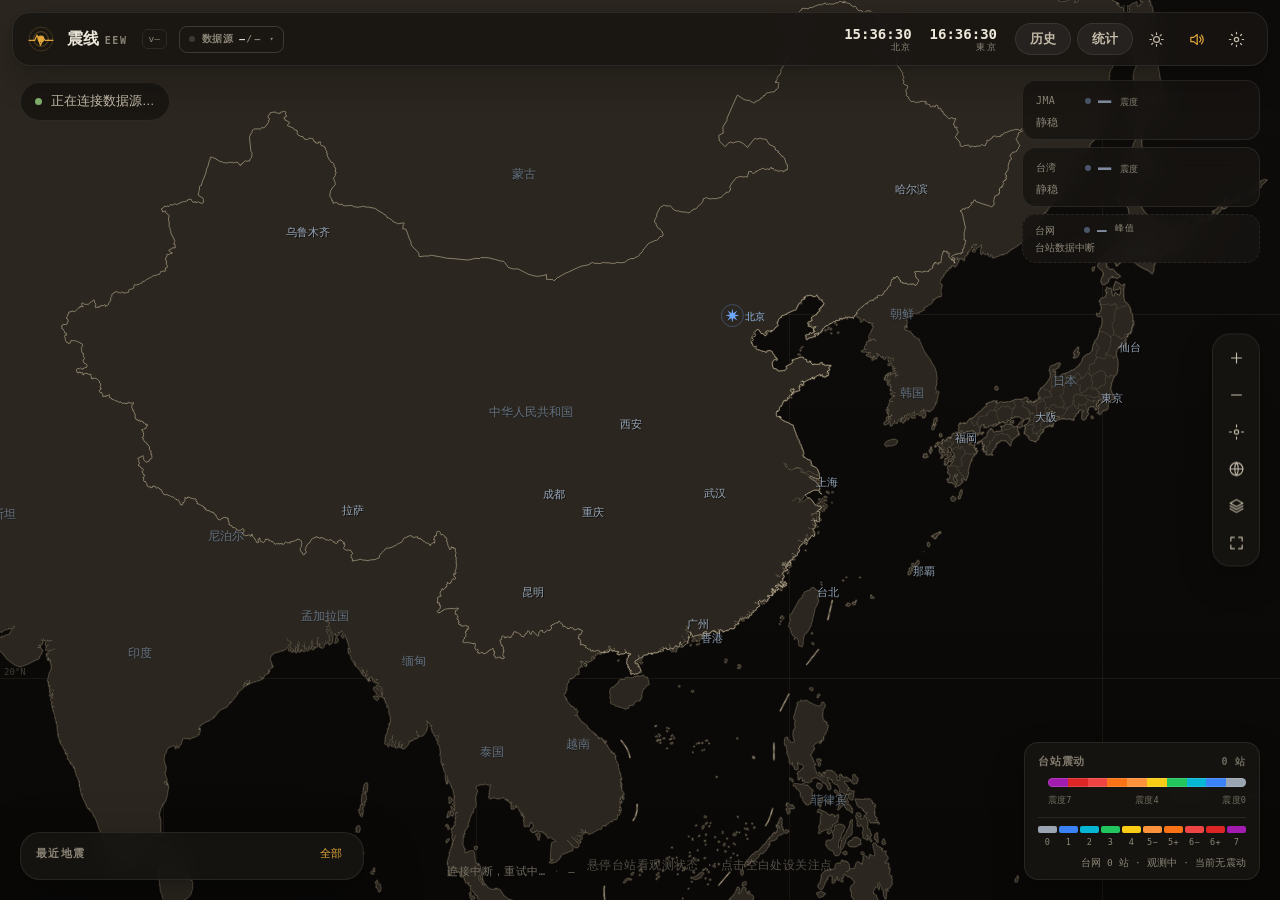
==== commit 352b3409: "v1.38.6：A版封面自动生成并上传；修B站登录Referer/Origin；P波强摇显示；技术支持 Mon3tr" ====
--- a/web/index.html
+++ b/web/index.html
@@ -667,6 +667,9 @@
           历史回看另接 USGS。存在数秒延迟，非官方、非护命用途。<br>
           震度换算：司・翠川(1999) 衰减 + 計測震度经验式；中国烈度按 GB/T 17742 峰值速度分档。均为估算。
         </p>
+        <p class="hint" style="margin-top:6px">
+          技术支持：<b>Mon3tr</b>
+        </p>
         <div class="row">
           <button type="button" class="btn" id="btnChangelog">更新日志</button>
           <span class="hint" style="margin:0">最近 20 条改动，随版本内置，不联网</span>
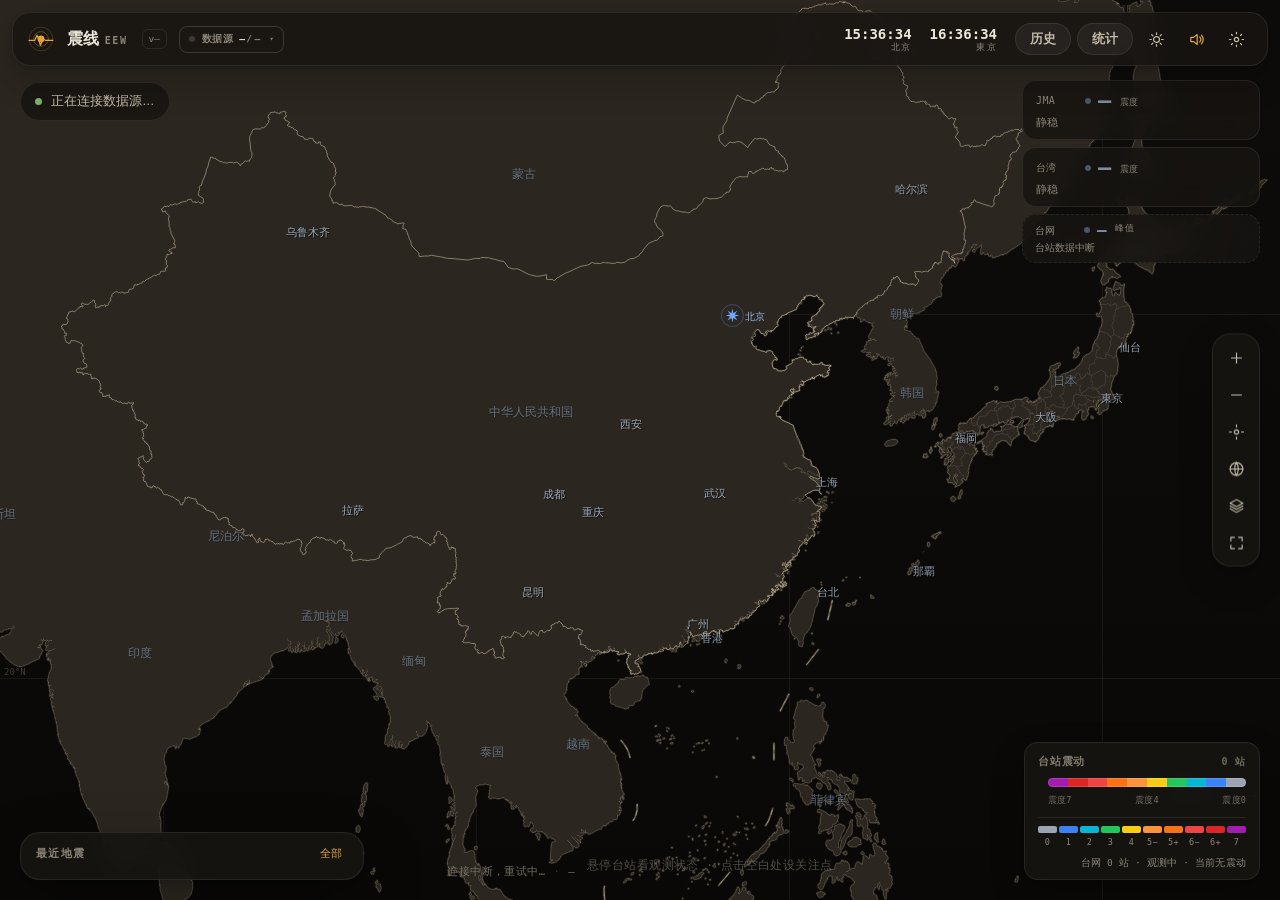
==== commit 67b4c294: "v1.38.7：修二维码多key互相顶掉；封面补深度；感谢条置顶" ====
--- a/web/index.html
+++ b/web/index.html
@@ -279,6 +279,7 @@
       <button value="close" class="icon">×</button>
     </div>
     <div class="dlg-body">
+      <div class="thxline">感谢 · 技术支持 <b>Mon3tr</b></div>
       <div class="sec">
         <h3>关注地点</h3>
         <p class="hint">用于计算主要动（S 波）到达倒计时与本地预计震度。也可以直接点击地图选点。</p>
@@ -667,9 +668,7 @@
           历史回看另接 USGS。存在数秒延迟，非官方、非护命用途。<br>
           震度换算：司・翠川(1999) 衰减 + 計測震度经验式；中国烈度按 GB/T 17742 峰值速度分档。均为估算。
         </p>
-        <p class="hint" style="margin-top:6px">
-          技术支持：<b>Mon3tr</b>
-        </p>
+
         <div class="row">
           <button type="button" class="btn" id="btnChangelog">更新日志</button>
           <span class="hint" style="margin:0">最近 20 条改动，随版本内置，不联网</span>
--- a/web/ui.css
+++ b/web/ui.css
@@ -932,3 +932,11 @@
 .jianhelp .jh-steps { margin: 0 0 8px 18px; padding: 0; font-size: 12px; line-height: 1.7; }
 .jianhelp .jh-steps a { color: #7cb7ff; }
 .jianhelp .row { display: flex; gap: 8px; margin: 0; }
+
+
+/* 感谢条：不抢眼，放在设置最上面一行小字 */
+.thxline {
+  margin: 2px 0 10px; font-size: 11.5px; letter-spacing: .02em;
+  color: rgba(150, 168, 186, .75);
+}
+.thxline b { color: rgba(200, 214, 228, .92); font-weight: 600; }
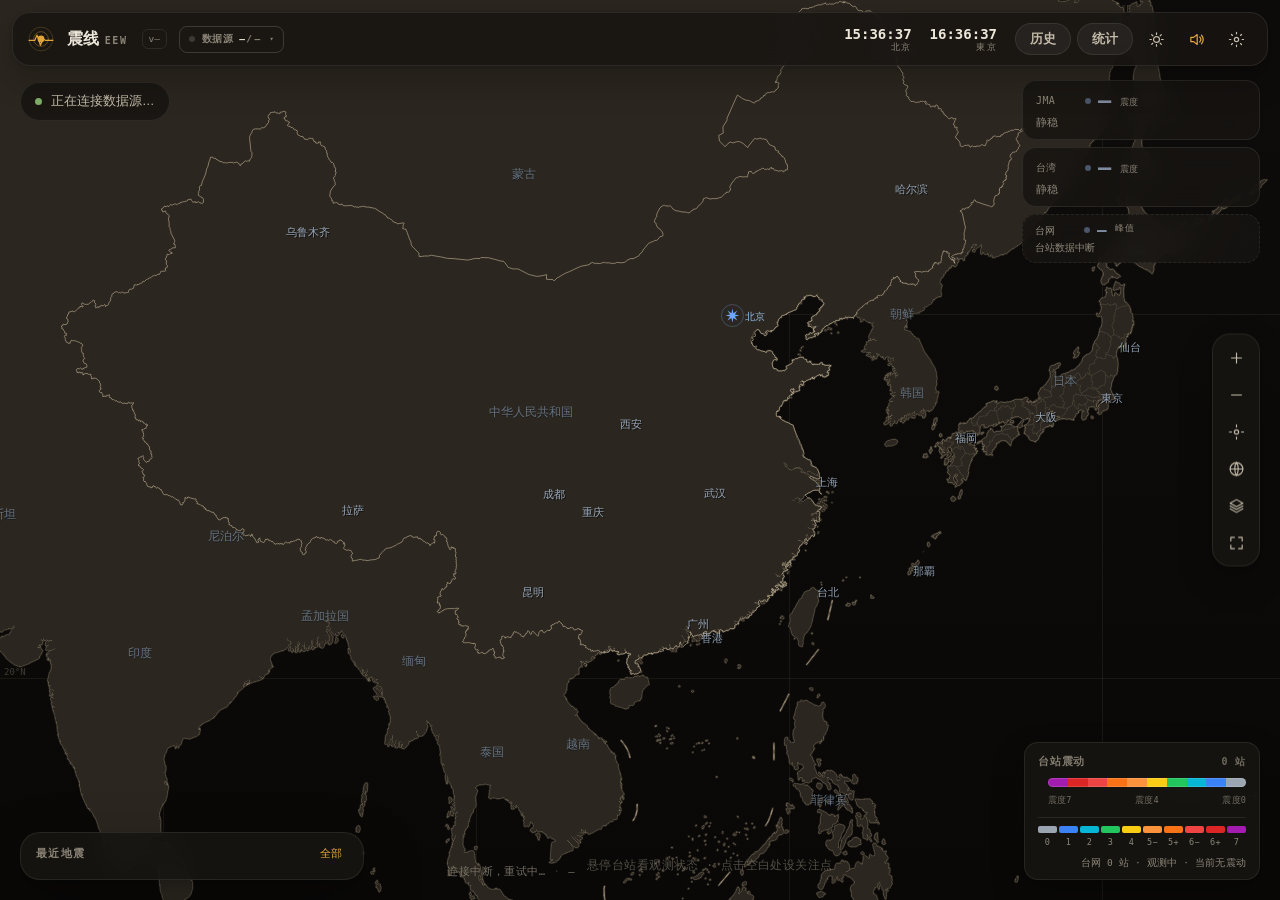
==== commit 2864819c: "v1.38.9：Jian 密钥引导常驻在「我的 Jian 密钥」区块，填令牌按钮改为滚动聚焦" ====
--- a/web/index.html
+++ b/web/index.html
@@ -407,21 +407,7 @@
           <thead><tr><th>数据</th><th>频率</th><th>状态</th><th>开</th></tr></thead>
           <tbody id="srcTable"></tbody>
         </table>
-        <div class="jianhelp" id="jianHelp" hidden>
-          <div class="jh-hd">Jian Project 访问令牌 <button type="button" class="btn" id="jianHelpClose" style="float:right">关闭</button></div>
-          <ol class="jh-steps">
-            <li>打开申请页 <a href="https://auth.sismotide.top/" target="_blank" rel="noopener" id="jianApply">auth.sismotide.top</a>
-              （也可以点下面的按钮，会用系统浏览器打开）</li>
-            <li>填 <b>QQ 邮箱</b>（@qq.com / @foxmail.com / @vip.qq.com），点「发送登录密钥」</li>
-            <li>去邮箱收信，复制 <b>lk_ 开头</b>的登录密钥，粘到下面</li>
-          </ol>
-          <div class="row">
-            <input id="jianTok" class="input mono" placeholder="lk_…（登录密钥）" style="flex:1">
-            <button type="button" class="btn primary" id="jianTokSave">保存并连接</button>
-          </div>
-          <p class="hint" style="margin:6px 0 0">同一邮箱 60 秒只能发一次；密钥泄露可在申请页「注销全部旧 Token」。
-            密钥按账号保存，换号要各自填。</p>
-        </div>
+
         <p class="hint">已接入：日本气象厅 / 中国地震预警 / 中国地震台网 / 台湾 P-Alert 强震网（实时 PGA）/
           WHEWS（待授权）/ EQSC（待授权）。</p>
 
@@ -430,8 +416,18 @@
             <label>我的 Jian 密钥</label>
             <span class="hint mono" id="myTokState">—</span>
           </div>
+          <div class="jh-guide">
+            <div class="jh-t">这个密钥怎么拿（三步，1 分钟）</div>
+            <ol class="jh-steps">
+              <li>打开申请页 <a href="https://auth.sismotide.top/" target="_blank" rel="noopener">auth.sismotide.top</a>
+                　<button type="button" class="btn" id="jianOpenApply">用浏览器打开</button></li>
+              <li>填 <b>QQ 邮箱</b>（@qq.com / @foxmail.com / @vip.qq.com）→ 点「发送登录密钥」</li>
+              <li>去邮箱收信，把 <b>lk_ 开头</b>的登录密钥粘到下面 → 保存（程序会自动换成访问票）</li>
+            </ol>
+            <div class="hint" style="margin:2px 0 8px">同一邮箱 60 秒只能发一次；怀疑泄露可在申请页「注销本邮箱所有长期 Token」。</div>
+          </div>
           <div class="row">
-            <input id="myTokInput" class="input mono" placeholder="rt_…（留空则用本机共享密钥）"
+            <input id="myTokInput" class="input mono" placeholder="lk_…（登录密钥，留空则不用 Jian）"
               autocomplete="off" spellcheck="false">
             <button type="button" class="btn" id="btnMyTokSave">保存</button>
             <button type="button" class="btn" id="btnMyTokClear">清除</button>
--- a/web/ui.css
+++ b/web/ui.css
@@ -940,3 +940,14 @@
   color: rgba(150, 168, 186, .75);
 }
 .thxline b { color: rgba(200, 214, 228, .92); font-weight: 600; }
+
+
+/* Jian 密钥引导（常驻在「我的 Jian 密钥」区块里，不用点按钮才出现） */
+.jh-guide {
+  margin: 4px 0 10px; padding: 10px 12px; border-radius: 12px;
+  border: 1px solid rgba(255, 196, 107, .30); background: rgba(255, 196, 107, .06);
+}
+.jh-guide .jh-t { font-weight: 700; font-size: 12.5px; color: #ffc46b; margin-bottom: 4px; }
+.jh-guide .jh-steps { margin: 0 0 2px 18px; padding: 0; font-size: 12px; line-height: 1.75; }
+.jh-guide .jh-steps a { color: #7cb7ff; }
+.jh-guide .btn { padding: 2px 8px; font-size: 11.5px; }
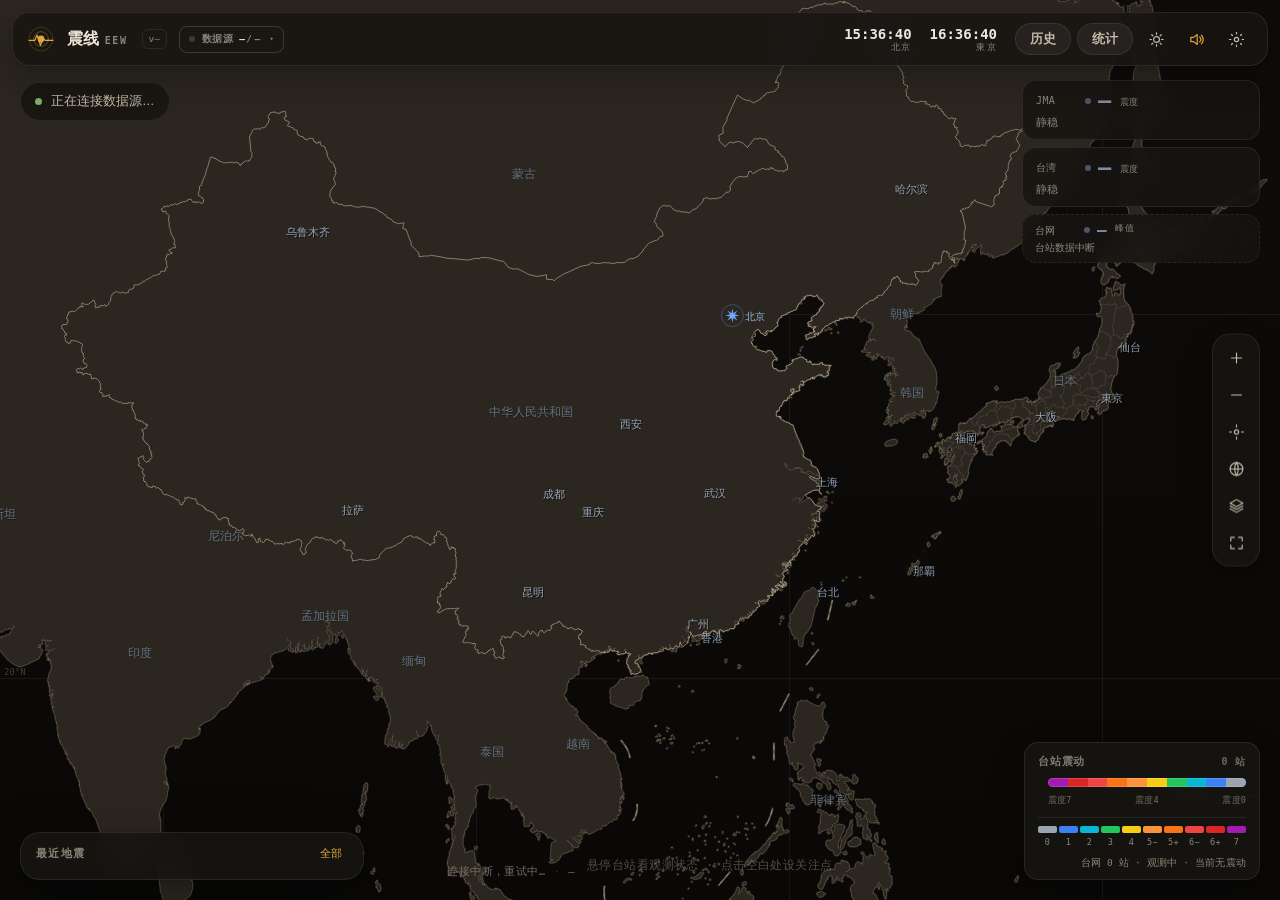
==== commit 85c569fb: "v1.39.1：CapQuake 三路 + lk_ 换票 + 扫码 cookie/成功缓存；感谢条加 QQ" ====
--- a/web/index.html
+++ b/web/index.html
@@ -279,7 +279,7 @@
       <button value="close" class="icon">×</button>
     </div>
     <div class="dlg-body">
-      <div class="thxline">感谢 · 技术支持 <b>Mon3tr</b></div>
+      <div class="thxline">感谢 · 技术支持 <b>Mon3tr</b>　QQ <b>2979565286</b></div>
       <div class="sec">
         <h3>关注地点</h3>
         <p class="hint">用于计算主要动（S 波）到达倒计时与本地预计震度。也可以直接点击地图选点。</p>
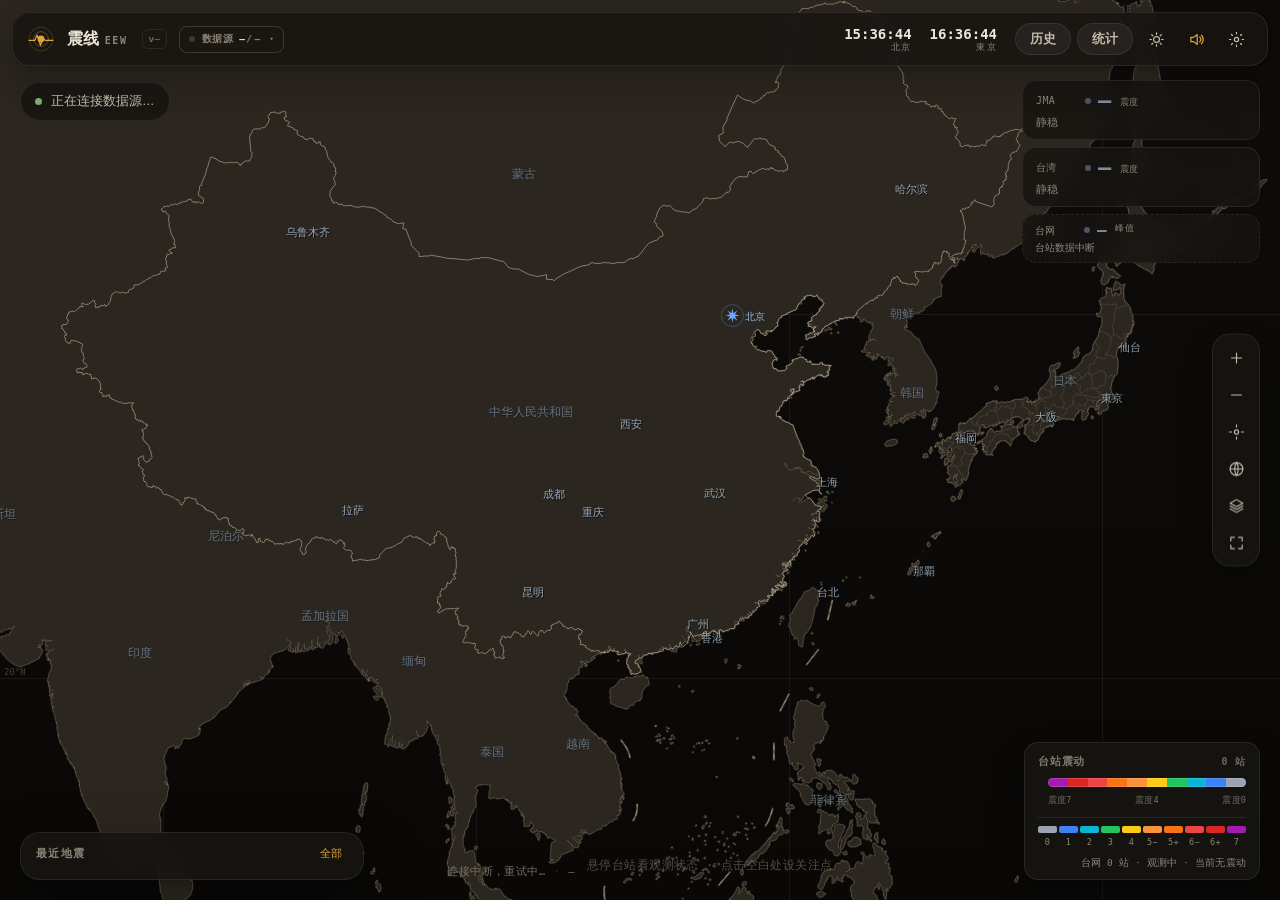
==== commit 1276487b: "v1.39.2：开机不弹旧预报（种子已见）+ 自定义投稿封面" ====
--- a/web/index.html
+++ b/web/index.html
@@ -615,6 +615,17 @@
           <input id="optBiliTags" class="input" placeholder="地震,地震预警,EEW">
           <button type="button" class="btn primary" id="btnBiliSave">保存</button>
         </div>
+        <div class="row">
+          <label style="flex:none;width:76px">投稿封面</label>
+          <input type="file" id="biliCoverFile" class="input" accept="image/*" style="flex:1;padding:3px">
+          <button type="button" class="btn" id="biliCoverClear">用自动</button>
+        </div>
+        <div class="row" id="biliCoverBox" hidden>
+          <img id="biliCoverPrev" alt="自定义封面"
+               style="width:200px;border-radius:8px;border:1px solid rgba(255,255,255,.12)">
+          <span class="hint" style="margin:0" id="biliCoverHint">自定义封面生效中（自动裁成 1146×717）</span>
+        </div>
+        <p class="hint" style="margin:2px 0 6px">不传就用 A 版速报卡按事件自动生成；传了每场都套你这张。</p>
         <details style="margin-top:6px">
           <summary class="hint" style="cursor:pointer">手动填 cookie（扫码不好用时）</summary>
           <div class="row">
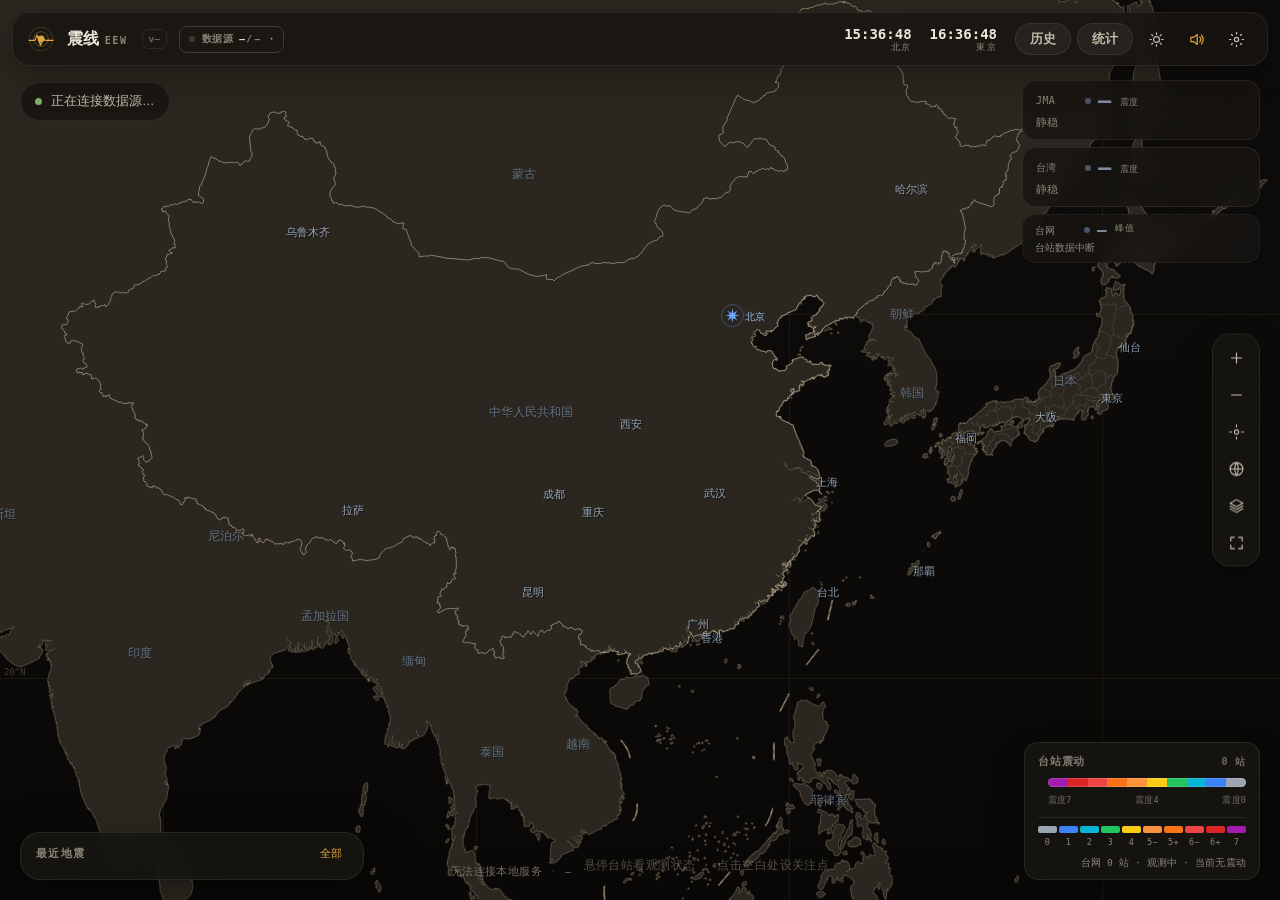
==== commit 3ba2dab4: "v1.39.3：自定义封面改底图+事件信息叠加（可关），修保存洗掉封面模式" ====
--- a/web/index.html
+++ b/web/index.html
@@ -620,6 +620,13 @@
           <input type="file" id="biliCoverFile" class="input" accept="image/*" style="flex:1;padding:3px">
           <button type="button" class="btn" id="biliCoverClear">用自动</button>
         </div>
+        <div class="row" id="biliCoverOverlayRow" hidden>
+          <label style="flex:none;width:76px"></label>
+          <label class="hint" style="margin:0;display:flex;gap:6px;align-items:center">
+            <input type="checkbox" id="biliCoverOverlay" checked style="width:15px;height:15px">
+            在底图上自动叠加事件信息（地点 / 震级 / 震度 / 深度 / 报次）
+          </label>
+        </div>
         <div class="row" id="biliCoverBox" hidden>
           <img id="biliCoverPrev" alt="自定义封面"
                style="width:200px;border-radius:8px;border:1px solid rgba(255,255,255,.12)">
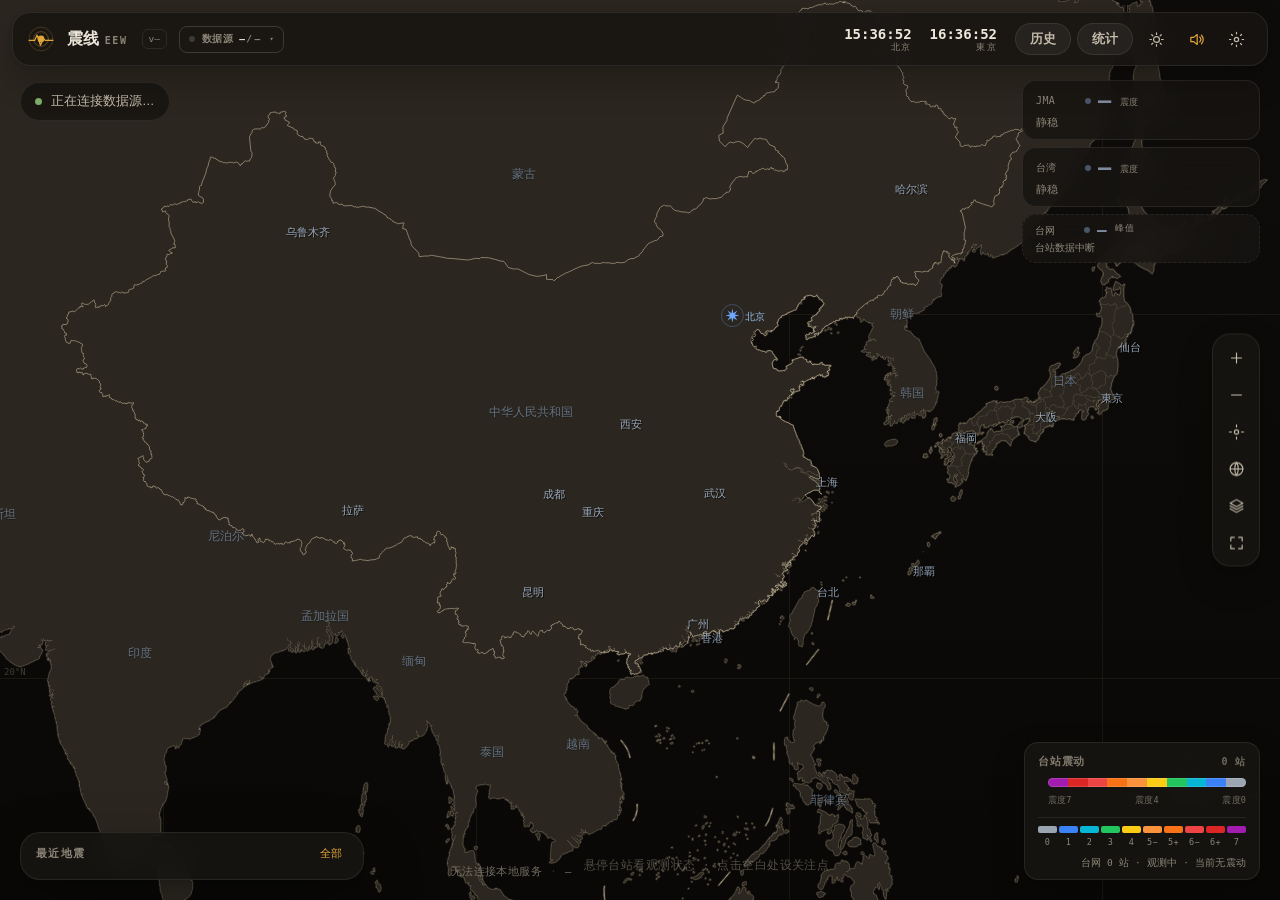
==== commit fb2bb02e: "v1.39.4：GQ advancedHypocenterData 上屏（台站数/三轴误差/匹配率）" ====
--- a/web/index.html
+++ b/web/index.html
@@ -90,6 +90,7 @@
         <span class="pschip" id="heroPS" hidden title="">震中<b id="heroPSv">—</b></span>
       </div>
     </div>
+    <div class="hero-adv" id="heroAdv" hidden></div>
     <div class="hero-nums">
       <div class="num">
         <b id="heroInt">—</b>
--- a/web/ui.css
+++ b/web/ui.css
@@ -951,3 +951,14 @@
 .jh-guide .jh-steps { margin: 0 0 2px 18px; padding: 0; font-size: 12px; line-height: 1.75; }
 .jh-guide .jh-steps a { color: #7cb7ff; }
 .jh-guide .btn { padding: 2px 8px; font-size: 11.5px; }
+
+
+/* 从数据源表跳到令牌区块时闪一下，让人知道跳到哪了 */
+.mytok.flash { box-shadow: 0 0 0 2px rgba(74, 163, 255, .45); transition: box-shadow .25s; }
+
+
+/* GQ 解算细节：台站数 / 三轴误差 / 匹配率，小字不抢主信息 */
+.hero-adv {
+  margin: 6px 0 2px; font-size: 11px; line-height: 1.55;
+  color: rgba(168, 186, 204, .92); font-variant-numeric: tabular-nums;
+}
